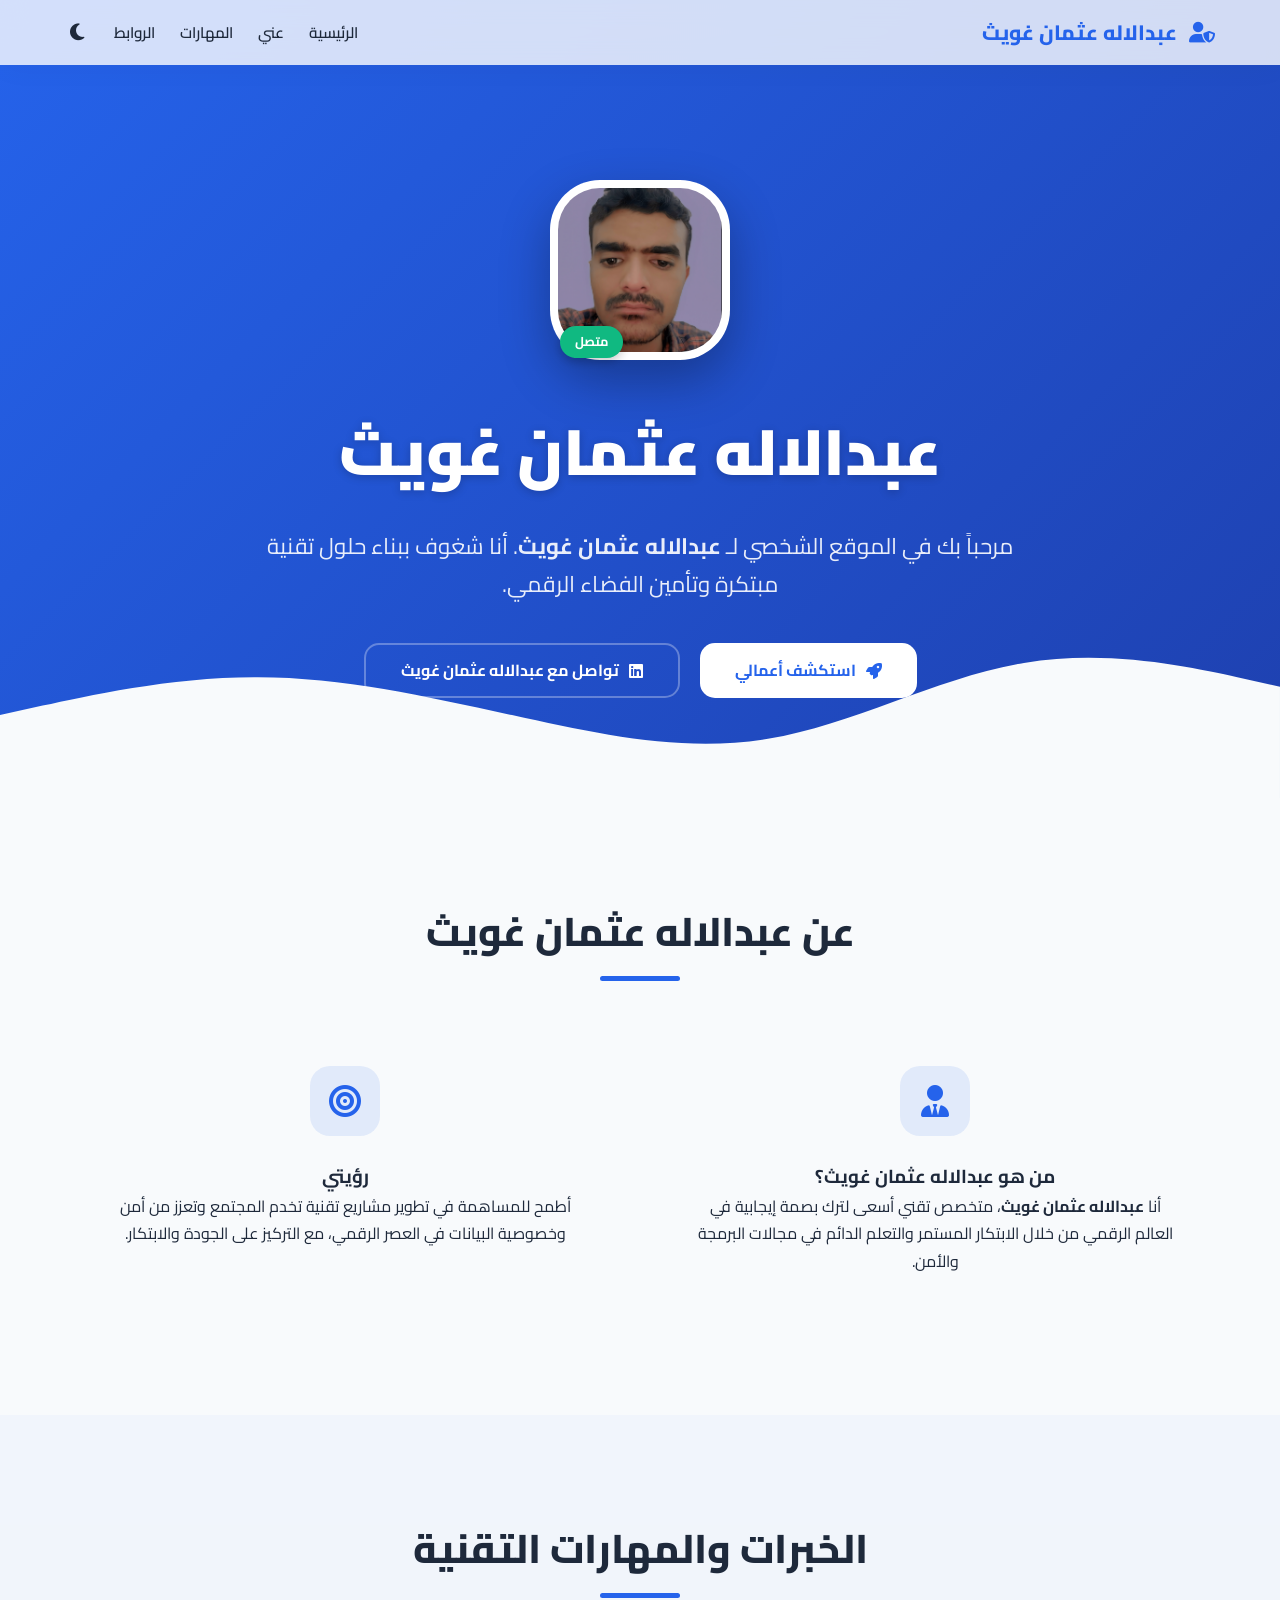
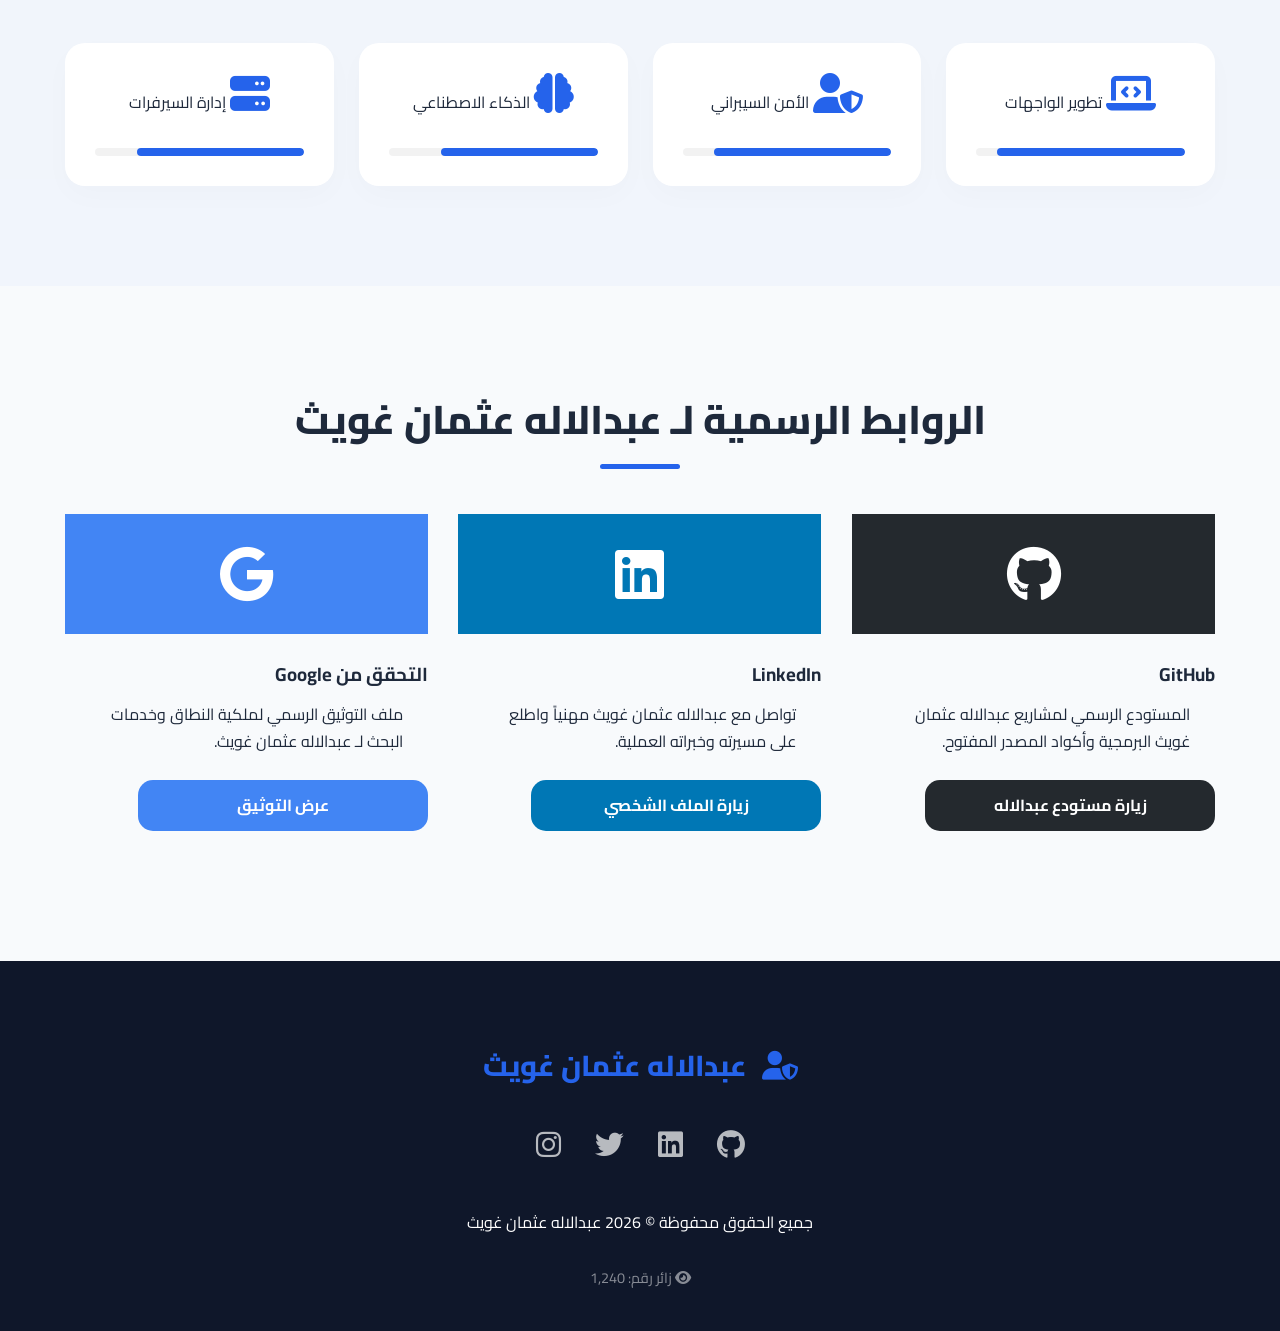
==== index.html @ f5a11635 "إضافة Favicon وتحديث خريطة الموقع لتشمل كافة المشاريع" ====
<!DOCTYPE html>
<html lang="ar" dir="rtl">
<head>
    <meta charset="UTF-8">
    <meta name="viewport" content="width=device-width, initial-scale=1.0">
    
    <!-- SEO المتقدم لتحسين الظهور في نتائج البحث -->
    <title>عبدالاله عثمان غويث | الموقع الشخصي الرسمي | AbdulElah Othman Gwaith</title>
    <meta name="description" content="الموقع الرسمي لـ عبدالاله عثمان غويث. خبير تقني مهتم بتطوير الويب، الأمن السيبراني، والذكاء الاصطناعي. استكشف مشاريع عبدالاله عثمان غويث وروابط التواصل الرسمية.">
    <meta name="keywords" content="عبدالاله عثمان غويث, عبد الإله عثمان غويث, عبدالاله عثمان احمد غويث, AbdulElah Othman Gwaith, مطور ويب, خبير تقني, السعودية, جيثب, تكنولوجيا, لينكد إن">
    <meta name="author" content="عبدالاله عثمان غويث">
    <meta name="robots" content="index, follow">
    
    <!-- Open Graph / Facebook -->
    <meta property="og:type" content="website">
    <meta property="og:url" content="https://abdulelahothmangwaith.github.io/">
    <meta property="og:title" content="عبدالاله عثمان غويث | الموقع الشخصي الرسمي">
    <meta property="og:description" content="المساحة الرقمية الرسمية لـ عبدالاله عثمان غويث. روابط التحقق والملفات الشخصية والمشاريع التقنية.">
    <meta property="og:image" content="https://abdulelahothmangwaith.github.io/profile.png">

    <!-- Twitter -->
    <meta property="twitter:card" content="summary_large_image">
    <meta property="twitter:url" content="https://abdulelahothmangwaith.github.io/">
    <meta property="twitter:title" content="عبدالاله عثمان غويث | الموقع الشخصي الرسمي">
    <meta property="twitter:description" content="استكشف الروابط الرسمية والمشاريع التقنية لـ عبدالاله عثمان غويث.">
    <meta property="twitter:image" content="https://abdulelahothmangwaith.github.io/profile.png">

    <!-- JSON-LD Schema (مهم جداً لجوجل لربط الاسم بالصورة والموقع) -->
    <script type="application/ld+json">
    {
      "@context": "https://schema.org",
      "@type": "Person",
      "name": "عبدالاله عثمان غويث",
      "alternateName": ["AbdulElah Othman Gwaith", "عبد الإله عثمان غويث", "عبدالاله عثمان احمد غويث"],
      "url": "https://abdulelahothmangwaith.github.io/",
      "image": "https://abdulelahothmangwaith.github.io/profile.png",
      "sameAs": [
        "https://github.com/AbdulElahOthmanGwaith",
        "https://www.linkedin.com/in/abdulilah-othman-228948354"
      ],
      "jobTitle": "Technical Enthusiast & Web Developer",
      "description": "عبدالاله عثمان غويث، مهتم بالتقنية وتطوير الويب والأمن السيبراني والذكاء الاصطناعي."
    }
    </script>

    <link rel="icon" type="image/x-icon" href="favicon.ico">
    <link rel="canonical" href="https://abdulelahothmangwaith.github.io/">
    <link rel="stylesheet" href="css/styles.css">
    <link href="https://fonts.googleapis.com/css2?family=Cairo:wght@300;400;500;600;700;800;900&swap" rel="stylesheet">
    <link rel="stylesheet" href="https://cdnjs.cloudflare.com/ajax/libs/font-awesome/6.4.0/css/all.min.css">
    <link rel="stylesheet" href="https://unpkg.com/aos@next/dist/aos.css" />
</head>
<body class="light-theme">
    <header>
        <div class="container">
            <div class="header-content">
                <a href="#" class="logo">
                    <i class="fas fa-user-shield"></i>
                    <span>عبدالاله عثمان غويث</span>
                </a>
                <nav>
                    <ul>
                        <li><a href="#home">الرئيسية</a></li>
                        <li><a href="#about">عني</a></li>
                        <li><a href="#skills">المهارات</a></li>
                        <li><a href="#links">الروابط</a></li>
                        <li><button id="theme-toggle" class="theme-btn"><i class="fas fa-moon"></i></button></li>
                    </ul>
                </nav>
            </div>
        </div>
    </header>

    <section class="hero" id="home">
        <div class="container">
            <div class="hero-content" data-aos="fade-up">
                <div class="profile-wrapper">
                    <img src="profile.png" alt="عبدالاله عثمان غويث - صورة الملف الشخصي الرسمية" class="profile-img">
                    <div class="status-badge">متصل</div>
                </div>
                <h1 class="hero-title">عبدالاله عثمان غويث</h1>
                <p class="hero-description">
                    مرحباً بك في الموقع الشخصي لـ <strong>عبدالاله عثمان غويث</strong>. أنا شغوف ببناء حلول تقنية مبتكرة وتأمين الفضاء الرقمي.
                </p>
                <div class="hero-actions">
                    <a href="#links" class="btn btn-primary">
                        <i class="fas fa-rocket"></i>
                        استكشف أعمالي
                    </a>
                    <a href="https://www.linkedin.com/in/abdulilah-othman-228948354" target="_blank" class="btn btn-outline">
                        <i class="fab fa-linkedin"></i>
                        تواصل مع عبدالاله عثمان غويث
                    </a>
                </div>
            </div>
        </div>
        <div class="wave-container">
            <svg xmlns="http://www.w3.org/2000/svg" viewBox="0 0 1440 320"><path fill="#f8fafc" fill-opacity="1" d="M0,224L48,213.3C96,203,192,181,288,181.3C384,181,480,203,576,224C672,245,768,267,864,250.7C960,235,1056,181,1152,165.3C1248,149,1344,171,1392,181.3L1440,192L1440,320L1392,320C1344,320,1248,320,1152,320C1056,320,960,320,864,320C768,320,672,320,576,320C480,320,384,320,288,320C192,320,96,320,48,320L0,320Z"></path></svg>
        </div>
    </section>

    <section id="about">
        <div class="container">
            <h2 class="section-title" data-aos="fade-up">عن عبدالاله عثمان غويث</h2>
            <div class="about-grid">
                <div class="card about-card" data-aos="fade-right">
                    <div class="icon-box"><i class="fas fa-user-tie"></i></div>
                    <h3>من هو عبدالاله عثمان غويث؟</h3>
                    <p>أنا <strong>عبدالاله عثمان غويث</strong>، متخصص تقني أسعى لترك بصمة إيجابية في العالم الرقمي من خلال الابتكار المستمر والتعلم الدائم في مجالات البرمجة والأمن.</p>
                </div>
                <div class="card about-card" data-aos="fade-left">
                    <div class="icon-box"><i class="fas fa-bullseye"></i></div>
                    <h3>رؤيتي</h3>
                    <p>أطمح للمساهمة في تطوير مشاريع تقنية تخدم المجتمع وتعزز من أمن وخصوصية البيانات في العصر الرقمي، مع التركيز على الجودة والابتكار.</p>
                </div>
            </div>
        </div>
    </section>

    <section id="skills" class="alt-bg">
        <div class="container">
            <h2 class="section-title" data-aos="fade-up">الخبرات والمهارات التقنية</h2>
            <div class="skills-grid">
                <div class="skill-item" data-aos="zoom-in" data-aos-delay="100">
                    <i class="fas fa-laptop-code"></i>
                    <span>تطوير الواجهات</span>
                    <div class="progress-bar"><div class="progress" style="width: 90%"></div></div>
                </div>
                <div class="skill-item" data-aos="zoom-in" data-aos-delay="200">
                    <i class="fas fa-user-shield"></i>
                    <span>الأمن السيبراني</span>
                    <div class="progress-bar"><div class="progress" style="width: 85%"></div></div>
                </div>
                <div class="skill-item" data-aos="zoom-in" data-aos-delay="300">
                    <i class="fas fa-brain"></i>
                    <span>الذكاء الاصطناعي</span>
                    <div class="progress-bar"><div class="progress" style="width: 75%"></div></div>
                </div>
                <div class="skill-item" data-aos="zoom-in" data-aos-delay="400">
                    <i class="fas fa-server"></i>
                    <span>إدارة السيرفرات</span>
                    <div class="progress-bar"><div class="progress" style="width: 80%"></div></div>
                </div>
            </div>
        </div>
    </section>

    <section id="links">
        <div class="container">
            <h2 class="section-title" data-aos="fade-up">الروابط الرسمية لـ عبدالاله عثمان غويث</h2>
            <div class="grid">
                <div class="card link-card" data-aos="flip-left">
                    <div class="card-header github">
                        <i class="fab fa-github"></i>
                    </div>
                    <h3>GitHub</h3>
                    <p>المستودع الرسمي لمشاريع عبدالاله عثمان غويث البرمجية وأكواد المصدر المفتوح.</p>
                    <a href="https://github.com/AbdulElahOthmanGwaith" target="_blank" class="btn btn-dark">زيارة مستودع عبدالاله</a>
                </div>
                <div class="card link-card" data-aos="flip-up">
                    <div class="card-header linkedin-card">
                        <i class="fab fa-linkedin"></i>
                    </div>
                    <h3>LinkedIn</h3>
                    <p>تواصل مع عبدالاله عثمان غويث مهنياً واطلع على مسيرته وخبراته العملية.</p>
                    <a href="https://www.linkedin.com/in/abdulilah-othman-228948354" target="_blank" class="btn btn-linkedin">زيارة الملف الشخصي</a>
                </div>
                <div class="card link-card" data-aos="flip-right">
                    <div class="card-header google">
                        <i class="fab fa-google"></i>
                    </div>
                    <h3>التحقق من Google</h3>
                    <p>ملف التوثيق الرسمي لملكية النطاق وخدمات البحث لـ عبدالاله عثمان غويث.</p>
                    <a href="google3c147320b7d46152.html" class="btn btn-blue">عرض التوثيق</a>
                </div>
            </div>
        </div>
    </section>

    <footer>
        <div class="container">
            <div class="footer-content">
                <div class="footer-logo">
                    <i class="fas fa-user-shield"></i>
                    <span>عبدالاله عثمان غويث</span>
                </div>
                <div class="footer-socials">
                    <a href="https://github.com/AbdulElahOthmanGwaith" target="_blank" title="GitHub"><i class="fab fa-github"></i></a>
                    <a href="https://www.linkedin.com/in/abdulilah-othman-228948354" target="_blank" title="LinkedIn"><i class="fab fa-linkedin"></i></a>
                    <a href="#" title="Twitter"><i class="fab fa-twitter"></i></a>
                    <a href="#" title="Instagram"><i class="fab fa-instagram"></i></a>
                </div>
                <p class="copyright">جميع الحقوق محفوظة &copy; 2026 عبدالاله عثمان غويث</p>
                <div class="visitor-counter">
                    <i class="fas fa-eye"></i> زائر رقم: <span id="count">1,240</span>
                </div>
            </div>
        </div>
    </footer>

    <script src="https://unpkg.com/aos@next/dist/aos.js"></script>
    <script>
        AOS.init({
            duration: 800,
            once: true
        });

        // ميزة الوضع الليلي
        const themeToggle = document.getElementById('theme-toggle');
        const body = document.body;
        const icon = themeToggle.querySelector('i');

        themeToggle.addEventListener('click', () => {
            body.classList.toggle('dark-theme');
            if (body.classList.contains('dark-theme')) {
                icon.classList.replace('fa-moon', 'fa-sun');
                localStorage.setItem('theme', 'dark');
            } else {
                icon.classList.replace('fa-sun', 'fa-moon');
                localStorage.setItem('theme', 'light');
            }
        });

        // حفظ التفضيلات
        if (localStorage.getItem('theme') === 'dark') {
            body.classList.add('dark-theme');
            icon.classList.replace('fa-moon', 'fa-sun');
        }
    </script>
</body>
</html>
---- css/styles.css ----
/* Advanced Styles for AbdulElah Othman Gwaith */
:root {
    --primary: #2563eb;
    --primary-dark: #1e40af;
    --accent: #10b981;
    --bg: #f8fafc;
    --card: #ffffff;
    --text: #1e293b;
    --text-light: #64748b;
    --header-bg: rgba(255, 255, 255, 0.8);
    --transition: all 0.4s cubic-bezier(0.4, 0, 0.2, 1);
}

.dark-theme {
    --bg: #0f172a;
    --card: #1e293b;
    --text: #f1f5f9;
    --text-light: #94a3b8;
    --header-bg: rgba(15, 23, 42, 0.8);
}

* {
    box-sizing: border-box;
    margin: 0;
    padding: 0;
}

body {
    font-family: 'Cairo', sans-serif;
    background-color: var(--bg);
    color: var(--text);
    line-height: 1.7;
    transition: var(--transition);
    overflow-x: hidden;
}

.container {
    max-width: 1200px;
    margin: 0 auto;
    padding: 0 25px;
}

/* Header */
header {
    position: fixed;
    top: 0;
    width: 100%;
    background: var(--header-bg);
    backdrop-filter: blur(12px);
    z-index: 1000;
    padding: 15px 0;
    box-shadow: 0 4px 30px rgba(0,0,0,0.03);
}

.header-content {
    display: flex;
    justify-content: space-between;
    align-items: center;
}

.logo {
    display: flex;
    align-items: center;
    gap: 12px;
    text-decoration: none;
    color: var(--primary);
    font-weight: 800;
    font-size: 1.3rem;
}

nav ul {
    display: flex;
    list-style: none;
    align-items: center;
    gap: 25px;
}

nav a {
    text-decoration: none;
    color: var(--text);
    font-weight: 600;
    font-size: 0.95rem;
    transition: var(--transition);
}

nav a:hover {
    color: var(--primary);
}

.theme-btn {
    background: none;
    border: none;
    color: var(--text);
    cursor: pointer;
    font-size: 1.2rem;
    padding: 5px;
    transition: var(--transition);
}

/* Hero Section */
.hero {
    padding: 180px 0 100px;
    background: linear-gradient(135deg, var(--primary) 0%, var(--primary-dark) 100%);
    color: white;
    text-align: center;
    position: relative;
}

.profile-wrapper {
    position: relative;
    display: inline-block;
    margin-bottom: 30px;
}

.profile-img {
    width: 180px;
    height: 180px;
    border-radius: 50px;
    border: 8px solid rgba(255,255,255,0.15);
    object-fit: cover;
    background: white;
    box-shadow: 0 20px 50px rgba(0,0,0,0.3);
}

.status-badge {
    position: absolute;
    bottom: 10px;
    left: 10px;
    background: var(--accent);
    padding: 5px 15px;
    border-radius: 20px;
    font-size: 0.8rem;
    font-weight: bold;
    box-shadow: 0 4px 10px rgba(0,0,0,0.2);
}

.hero-title {
    font-size: 4rem;
    font-weight: 900;
    margin-bottom: 20px;
    text-shadow: 0 2px 10px rgba(0,0,0,0.2);
}

.hero-description {
    font-size: 1.4rem;
    max-width: 800px;
    margin: 0 auto 40px;
    opacity: 0.9;
}

.hero-actions {
    display: flex;
    justify-content: center;
    gap: 20px;
}

.btn {
    padding: 12px 35px;
    border-radius: 15px;
    text-decoration: none;
    font-weight: 700;
    display: inline-flex;
    align-items: center;
    gap: 10px;
    transition: var(--transition);
}

.btn-primary {
    background: white;
    color: var(--primary);
}

.btn-outline {
    border: 2px solid rgba(255,255,255,0.3);
    color: white;
}

.btn:hover {
    transform: translateY(-5px);
    box-shadow: 0 10px 20px rgba(0,0,0,0.1);
}

/* Wave */
.wave-container {
    position: absolute;
    bottom: -2px;
    left: 0;
    width: 100%;
    line-height: 0;
}

.wave-container svg {
    fill: var(--bg);
    transition: var(--transition);
}

/* Sections */
section {
    padding: 100px 0;
}

.section-title {
    text-align: center;
    font-size: 2.5rem;
    font-weight: 800;
    margin-bottom: 60px;
    position: relative;
}

.section-title::after {
    content: '';
    position: absolute;
    bottom: -15px;
    left: 50%;
    transform: translateX(-50%);
    width: 80px;
    height: 5px;
    background: var(--primary);
    border-radius: 10px;
}

/* About Grid */
.about-grid {
    display: grid;
    grid-template-columns: 1fr 1fr;
    gap: 30px;
}

.about-card {
    padding: 40px;
    text-align: center;
}

.icon-box {
    width: 70px;
    height: 70px;
    background: rgba(37, 99, 235, 0.1);
    color: var(--primary);
    border-radius: 20px;
    display: flex;
    align-items: center;
    justify-content: center;
    font-size: 2rem;
    margin: 0 auto 25px;
}

/* Skills */
.alt-bg {
    background: rgba(37, 99, 235, 0.03);
}

.skills-grid {
    display: grid;
    grid-template-columns: repeat(auto-fit, minmax(250px, 1fr));
    gap: 25px;
}

.skill-item {
    background: var(--card);
    padding: 30px;
    border-radius: 20px;
    box-shadow: 0 10px 30px rgba(0,0,0,0.02);
    text-align: center;
    transition: var(--transition);
}

.skill-item i {
    font-size: 2.5rem;
    color: var(--primary);
    margin-bottom: 20px;
}

.progress-bar {
    height: 8px;
    background: rgba(0,0,0,0.05);
    border-radius: 10px;
    margin-top: 15px;
    overflow: hidden;
}

.progress {
    height: 100%;
    background: var(--primary);
    border-radius: 10px;
}

/* Link Cards */
.grid {
    display: grid;
    grid-template-columns: repeat(auto-fit, minmax(320px, 1fr));
    gap: 30px;
}

.link-card {
    padding: 0;
    overflow: hidden;
}

.card-header {
    height: 120px;
    display: flex;
    align-items: center;
    justify-content: center;
    font-size: 3.5rem;
    color: white;
}

.github { background: #24292e; }
.google { background: #4285f4; }
.contact { background: #ea4335; }

.link-card h3 { margin: 25px 0 10px; }
.link-card p { padding: 0 25px; margin-bottom: 25px; }
.link-card .btn { margin-bottom: 30px; width: 80%; justify-content: center; }

.btn-dark { background: #24292e; color: white; }
.btn-blue { background: #4285f4; color: white; }
.btn-red { background: #ea4335; color: white; }

/* Footer */
footer {
    background: #0f172a;
    color: white;
    padding: 80px 0 40px;
    text-align: center;
}

.footer-logo {
    font-size: 1.8rem;
    font-weight: 800;
    margin-bottom: 30px;
    display: flex;
    align-items: center;
    justify-content: center;
    gap: 15px;
    color: var(--primary);
}

.footer-socials {
    margin-bottom: 40px;
}

.footer-socials a {
    color: white;
    font-size: 1.8rem;
    margin: 0 15px;
    transition: var(--transition);
    opacity: 0.7;
}

.footer-socials a:hover {
    opacity: 1;
    color: var(--primary);
    transform: scale(1.2);
}

.visitor-counter {
    margin-top: 30px;
    font-size: 0.9rem;
    opacity: 0.5;
}

/* Responsive */
@media (max-width: 768px) {
    .hero-title { font-size: 2.8rem; }
    .about-grid { grid-template-columns: 1fr; }
    .header-content { flex-direction: column; gap: 15px; }
    nav ul { gap: 15px; }
}

/* LinkedIn Card Specific Styles */
.linkedin-card { background: #0077b5; }
.btn-linkedin { background: #0077b5; color: white; }
.btn-linkedin:hover { background: #005582; color: white; }
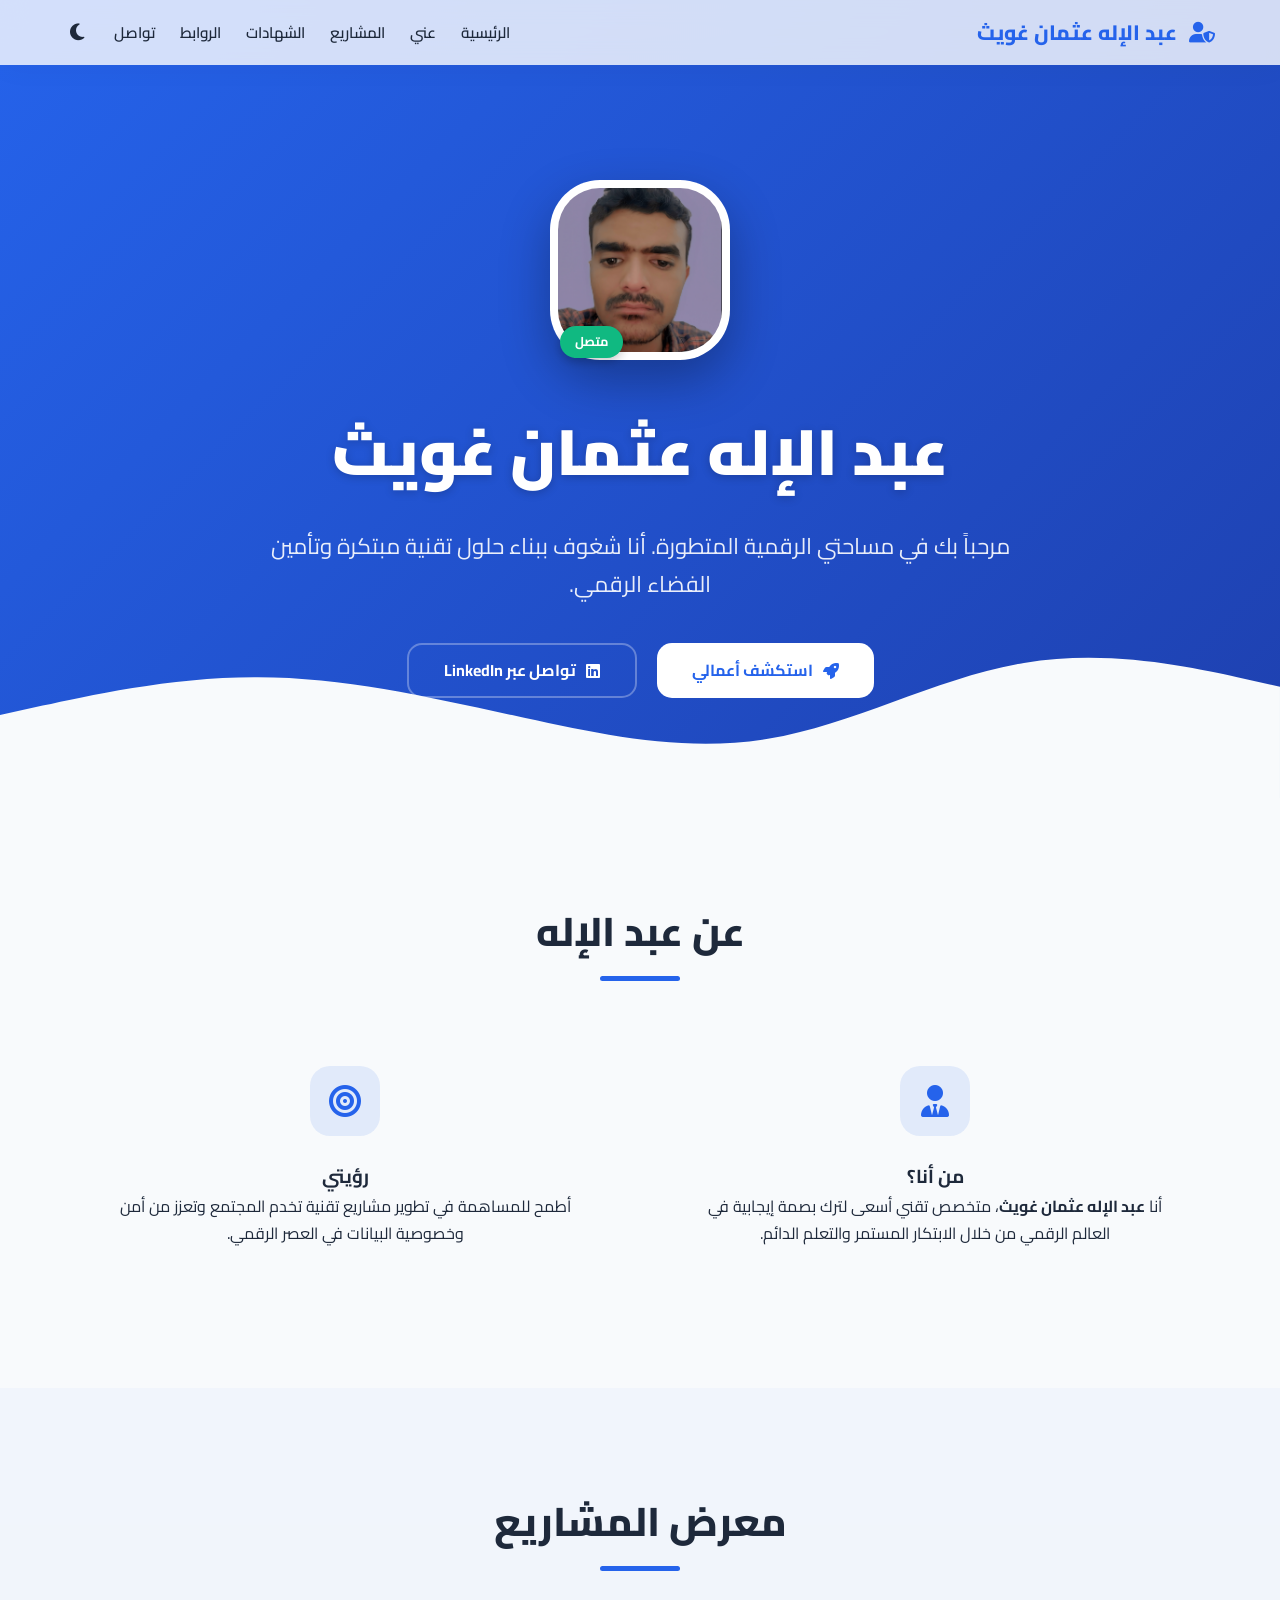
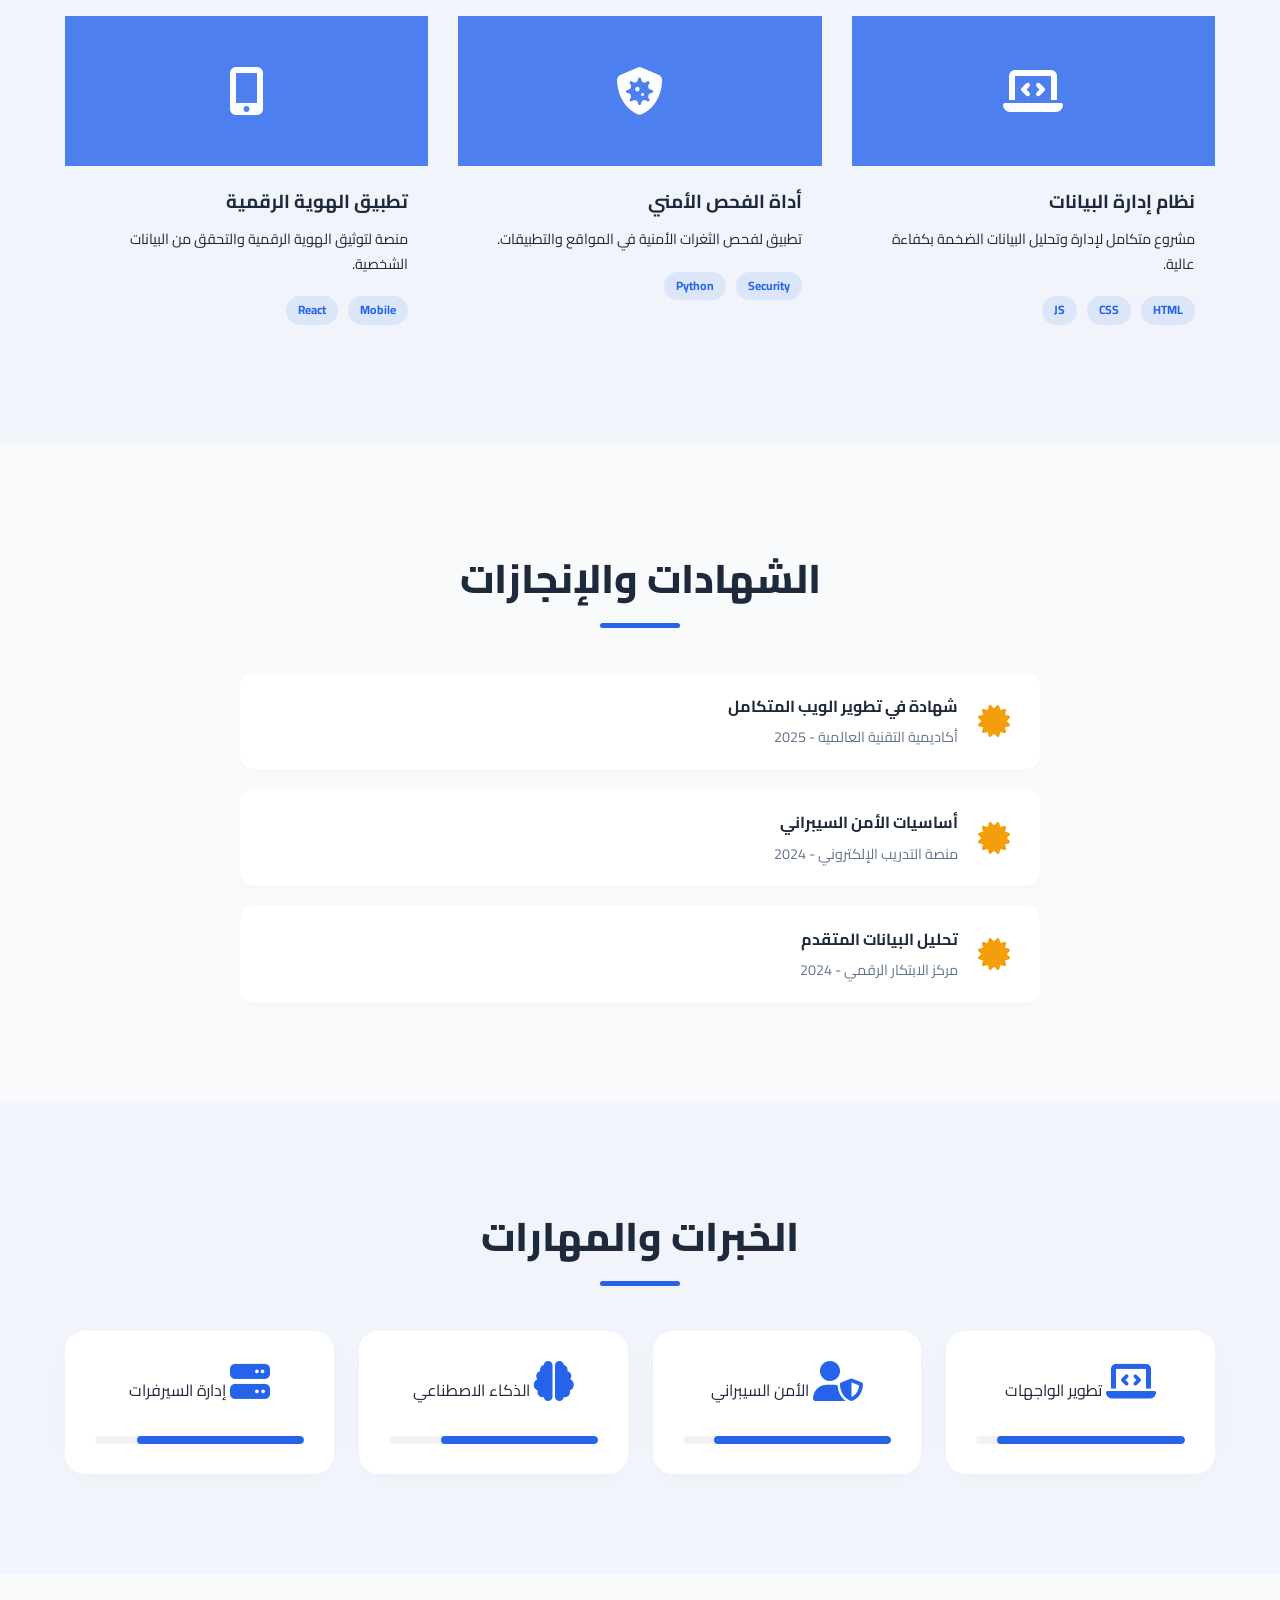
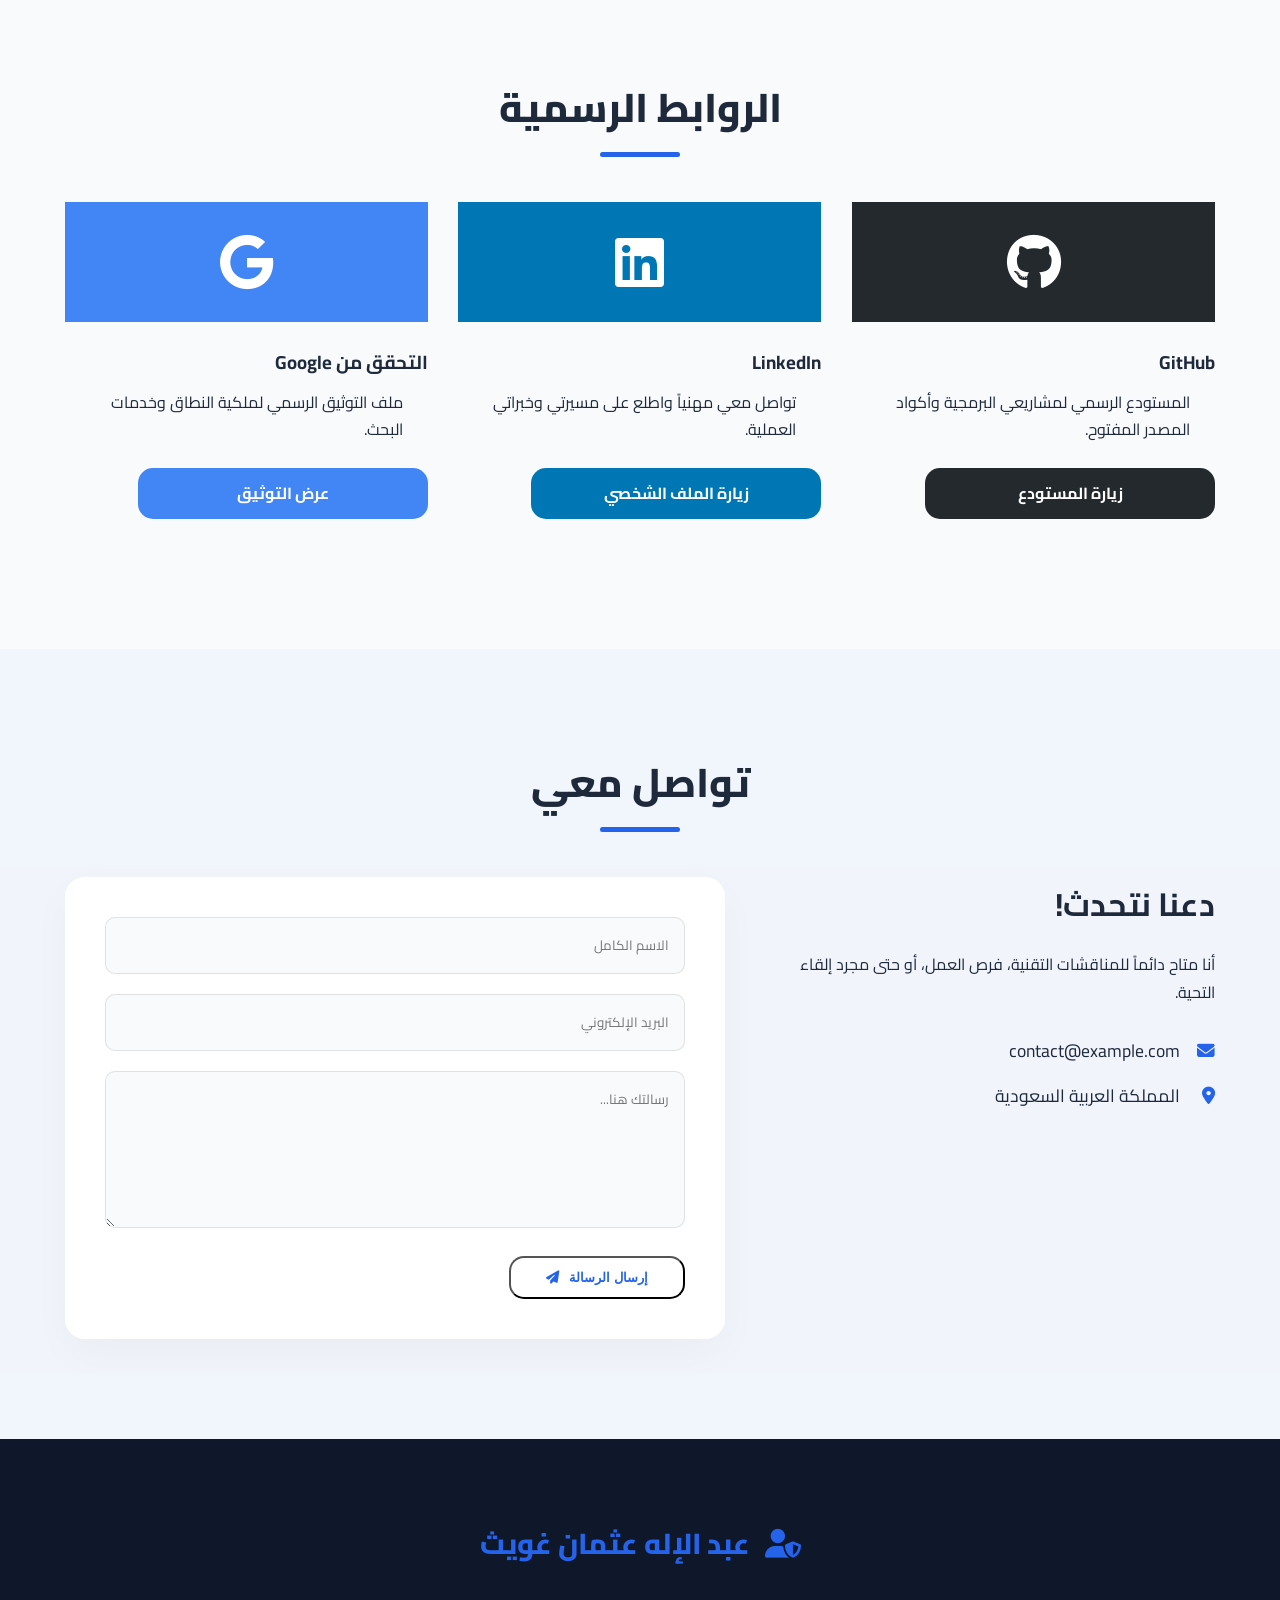
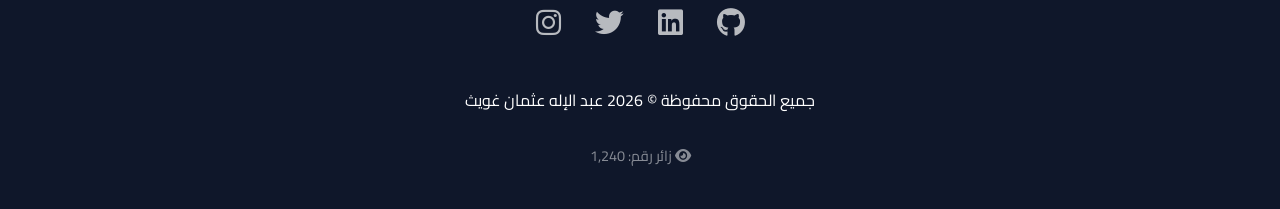
==== commit 7899489b: "Add Projects, Certifications, and Contact sections with UI/UX improvements" ====
--- a/index.html
+++ b/index.html
@@ -4,46 +4,44 @@
     <meta charset="UTF-8">
     <meta name="viewport" content="width=device-width, initial-scale=1.0">
     
-    <!-- SEO المتقدم لتحسين الظهور في نتائج البحث -->
-    <title>عبدالاله عثمان غويث | الموقع الشخصي الرسمي | AbdulElah Othman Gwaith</title>
-    <meta name="description" content="الموقع الرسمي لـ عبدالاله عثمان غويث. خبير تقني مهتم بتطوير الويب، الأمن السيبراني، والذكاء الاصطناعي. استكشف مشاريع عبدالاله عثمان غويث وروابط التواصل الرسمية.">
-    <meta name="keywords" content="عبدالاله عثمان غويث, عبد الإله عثمان غويث, عبدالاله عثمان احمد غويث, AbdulElah Othman Gwaith, مطور ويب, خبير تقني, السعودية, جيثب, تكنولوجيا, لينكد إن">
-    <meta name="author" content="عبدالاله عثمان غويث">
-    <meta name="robots" content="index, follow">
+    <!-- SEO المتقدم -->
+    <title>عبد الإله عثمان غويث | الموقع الشخصي الرسمي</title>
+    <meta name="description" content="الموقع الرسمي لعبد الإله عثمان غويث. خبير تقني مهتم بتطوير الويب، الأمن السيبراني، والذكاء الاصطناعي. استكشف مشاريعي وروابط التواصل الرسمية.">
+    <meta name="keywords" content="عبد الإله عثمان غويث, AbdulElah Othman Gwaith, مطور ويب, خبير تقني, السعودية, جيثب, تكنولوجيا, لينكد إن">
+    <meta name="author" content="عبد الإله عثمان غويث">
     
     <!-- Open Graph / Facebook -->
     <meta property="og:type" content="website">
     <meta property="og:url" content="https://abdulelahothmangwaith.github.io/">
-    <meta property="og:title" content="عبدالاله عثمان غويث | الموقع الشخصي الرسمي">
-    <meta property="og:description" content="المساحة الرقمية الرسمية لـ عبدالاله عثمان غويث. روابط التحقق والملفات الشخصية والمشاريع التقنية.">
+    <meta property="og:title" content="عبد الإله عثمان غويث | الموقع الشخصي الرسمي">
+    <meta property="og:description" content="المساحة الرقمية الرسمية لعبد الإله عثمان غويث. روابط التحقق والملفات الشخصية.">
     <meta property="og:image" content="https://abdulelahothmangwaith.github.io/profile.png">
 
     <!-- Twitter -->
     <meta property="twitter:card" content="summary_large_image">
     <meta property="twitter:url" content="https://abdulelahothmangwaith.github.io/">
-    <meta property="twitter:title" content="عبدالاله عثمان غويث | الموقع الشخصي الرسمي">
-    <meta property="twitter:description" content="استكشف الروابط الرسمية والمشاريع التقنية لـ عبدالاله عثمان غويث.">
+    <meta property="twitter:title" content="عبد الإله عثمان غويث | الموقع الشخصي الرسمي">
+    <meta property="twitter:description" content="استكشف الروابط الرسمية والمشاريع التقنية لعبد الإله عثمان غويث.">
     <meta property="twitter:image" content="https://abdulelahothmangwaith.github.io/profile.png">
 
-    <!-- JSON-LD Schema (مهم جداً لجوجل لربط الاسم بالصورة والموقع) -->
+    <!-- JSON-LD Schema -->
     <script type="application/ld+json">
     {
       "@context": "https://schema.org",
       "@type": "Person",
-      "name": "عبدالاله عثمان غويث",
-      "alternateName": ["AbdulElah Othman Gwaith", "عبد الإله عثمان غويث", "عبدالاله عثمان احمد غويث"],
+      "name": "عبد الإله عثمان غويث",
+      "alternateName": "AbdulElah Othman Gwaith",
       "url": "https://abdulelahothmangwaith.github.io/",
       "image": "https://abdulelahothmangwaith.github.io/profile.png",
       "sameAs": [
         "https://github.com/AbdulElahOthmanGwaith",
         "https://www.linkedin.com/in/abdulilah-othman-228948354"
       ],
-      "jobTitle": "Technical Enthusiast & Web Developer",
-      "description": "عبدالاله عثمان غويث، مهتم بالتقنية وتطوير الويب والأمن السيبراني والذكاء الاصطناعي."
+      "jobTitle": "Technical Enthusiast",
+      "description": "مهتم بالتقنية وتطوير الويب والأمن السيبراني"
     }
     </script>
 
-    <link rel="icon" type="image/x-icon" href="favicon.ico">
     <link rel="canonical" href="https://abdulelahothmangwaith.github.io/">
     <link rel="stylesheet" href="css/styles.css">
     <link href="https://fonts.googleapis.com/css2?family=Cairo:wght@300;400;500;600;700;800;900&swap" rel="stylesheet">
@@ -56,14 +54,16 @@
             <div class="header-content">
                 <a href="#" class="logo">
                     <i class="fas fa-user-shield"></i>
-                    <span>عبدالاله عثمان غويث</span>
+                    <span>عبد الإله عثمان غويث</span>
                 </a>
                 <nav>
                     <ul>
                         <li><a href="#home">الرئيسية</a></li>
                         <li><a href="#about">عني</a></li>
-                        <li><a href="#skills">المهارات</a></li>
+                        <li><a href="#projects">المشاريع</a></li>
+                        <li><a href="#certs">الشهادات</a></li>
                         <li><a href="#links">الروابط</a></li>
+                        <li><a href="#contact">تواصل</a></li>
                         <li><button id="theme-toggle" class="theme-btn"><i class="fas fa-moon"></i></button></li>
                     </ul>
                 </nav>
@@ -75,21 +75,21 @@
         <div class="container">
             <div class="hero-content" data-aos="fade-up">
                 <div class="profile-wrapper">
-                    <img src="profile.png" alt="عبدالاله عثمان غويث - صورة الملف الشخصي الرسمية" class="profile-img">
+                    <img src="profile.png" alt="عبد الإله عثمان غويث" class="profile-img">
                     <div class="status-badge">متصل</div>
                 </div>
-                <h1 class="hero-title">عبدالاله عثمان غويث</h1>
+                <h1 class="hero-title">عبد الإله عثمان غويث</h1>
                 <p class="hero-description">
-                    مرحباً بك في الموقع الشخصي لـ <strong>عبدالاله عثمان غويث</strong>. أنا شغوف ببناء حلول تقنية مبتكرة وتأمين الفضاء الرقمي.
+                    مرحباً بك في مساحتي الرقمية المتطورة. أنا شغوف ببناء حلول تقنية مبتكرة وتأمين الفضاء الرقمي.
                 </p>
                 <div class="hero-actions">
-                    <a href="#links" class="btn btn-primary">
+                    <a href="#projects" class="btn btn-primary">
                         <i class="fas fa-rocket"></i>
                         استكشف أعمالي
                     </a>
                     <a href="https://www.linkedin.com/in/abdulilah-othman-228948354" target="_blank" class="btn btn-outline">
                         <i class="fab fa-linkedin"></i>
-                        تواصل مع عبدالاله عثمان غويث
+                        تواصل عبر LinkedIn
                     </a>
                 </div>
             </div>
@@ -101,17 +101,72 @@
 
     <section id="about">
         <div class="container">
-            <h2 class="section-title" data-aos="fade-up">عن عبدالاله عثمان غويث</h2>
+            <h2 class="section-title" data-aos="fade-up">عن عبد الإله</h2>
             <div class="about-grid">
                 <div class="card about-card" data-aos="fade-right">
                     <div class="icon-box"><i class="fas fa-user-tie"></i></div>
-                    <h3>من هو عبدالاله عثمان غويث؟</h3>
-                    <p>أنا <strong>عبدالاله عثمان غويث</strong>، متخصص تقني أسعى لترك بصمة إيجابية في العالم الرقمي من خلال الابتكار المستمر والتعلم الدائم في مجالات البرمجة والأمن.</p>
+                    <h3>من أنا؟</h3>
+                    <p>أنا <strong>عبد الإله عثمان غويث</strong>، متخصص تقني أسعى لترك بصمة إيجابية في العالم الرقمي من خلال الابتكار المستمر والتعلم الدائم.</p>
                 </div>
                 <div class="card about-card" data-aos="fade-left">
                     <div class="icon-box"><i class="fas fa-bullseye"></i></div>
                     <h3>رؤيتي</h3>
-                    <p>أطمح للمساهمة في تطوير مشاريع تقنية تخدم المجتمع وتعزز من أمن وخصوصية البيانات في العصر الرقمي، مع التركيز على الجودة والابتكار.</p>
+                    <p>أطمح للمساهمة في تطوير مشاريع تقنية تخدم المجتمع وتعزز من أمن وخصوصية البيانات في العصر الرقمي.</p>
+                </div>
+            </div>
+        </div>
+    </section>
+
+    <section id="projects" class="alt-bg">
+        <div class="container">
+            <h2 class="section-title" data-aos="fade-up">معرض المشاريع</h2>
+            <div class="grid">
+                <div class="card project-card" data-aos="fade-up">
+                    <div class="project-img-placeholder"><i class="fas fa-laptop-code"></i></div>
+                    <h3>نظام إدارة البيانات</h3>
+                    <p>مشروع متكامل لإدارة وتحليل البيانات الضخمة بكفاءة عالية.</p>
+                    <div class="tags"><span>HTML</span><span>CSS</span><span>JS</span></div>
+                </div>
+                <div class="card project-card" data-aos="fade-up" data-aos-delay="100">
+                    <div class="project-img-placeholder"><i class="fas fa-shield-virus"></i></div>
+                    <h3>أداة الفحص الأمني</h3>
+                    <p>تطبيق لفحص الثغرات الأمنية في المواقع والتطبيقات.</p>
+                    <div class="tags"><span>Security</span><span>Python</span></div>
+                </div>
+                <div class="card project-card" data-aos="fade-up" data-aos-delay="200">
+                    <div class="project-img-placeholder"><i class="fas fa-mobile-alt"></i></div>
+                    <h3>تطبيق الهوية الرقمية</h3>
+                    <p>منصة لتوثيق الهوية الرقمية والتحقق من البيانات الشخصية.</p>
+                    <div class="tags"><span>Mobile</span><span>React</span></div>
+                </div>
+            </div>
+        </div>
+    </section>
+
+    <section id="certs">
+        <div class="container">
+            <h2 class="section-title" data-aos="fade-up">الشهادات والإنجازات</h2>
+            <div class="certs-list">
+                <div class="cert-item" data-aos="fade-right">
+                    <i class="fas fa-certificate"></i>
+                    <div class="cert-info">
+                        <h4>شهادة في تطوير الويب المتكامل</h4>
+                        <p>أكاديمية التقنية العالمية - 2025</p>
+                    </div>
+                </div>
+                <div class="cert-item" data-aos="fade-right" data-aos-delay="100">
+                    <i class="fas fa-certificate"></i>
+                    <div class="cert-info">
+                        <h4>أساسيات الأمن السيبراني</h4>
+                        <p>منصة التدريب الإلكتروني - 2024</p>
+                    </div>
+                </div>
+                <div class="cert-item" data-aos="fade-right" data-aos-delay="200">
+                    <i class="fas fa-certificate"></i>
+                    <div class="cert-info">
+                        <h4>تحليل البيانات المتقدم</h4>
+                        <p>مركز الابتكار الرقمي - 2024</p>
+                    </div>
                 </div>
             </div>
         </div>
@@ -119,7 +174,7 @@
 
     <section id="skills" class="alt-bg">
         <div class="container">
-            <h2 class="section-title" data-aos="fade-up">الخبرات والمهارات التقنية</h2>
+            <h2 class="section-title" data-aos="fade-up">الخبرات والمهارات</h2>
             <div class="skills-grid">
                 <div class="skill-item" data-aos="zoom-in" data-aos-delay="100">
                     <i class="fas fa-laptop-code"></i>
@@ -147,22 +202,22 @@
 
     <section id="links">
         <div class="container">
-            <h2 class="section-title" data-aos="fade-up">الروابط الرسمية لـ عبدالاله عثمان غويث</h2>
+            <h2 class="section-title" data-aos="fade-up">الروابط الرسمية</h2>
             <div class="grid">
                 <div class="card link-card" data-aos="flip-left">
                     <div class="card-header github">
                         <i class="fab fa-github"></i>
                     </div>
                     <h3>GitHub</h3>
-                    <p>المستودع الرسمي لمشاريع عبدالاله عثمان غويث البرمجية وأكواد المصدر المفتوح.</p>
-                    <a href="https://github.com/AbdulElahOthmanGwaith" target="_blank" class="btn btn-dark">زيارة مستودع عبدالاله</a>
+                    <p>المستودع الرسمي لمشاريعي البرمجية وأكواد المصدر المفتوح.</p>
+                    <a href="https://github.com/AbdulElahOthmanGwaith" target="_blank" class="btn btn-dark">زيارة المستودع</a>
                 </div>
                 <div class="card link-card" data-aos="flip-up">
                     <div class="card-header linkedin-card">
                         <i class="fab fa-linkedin"></i>
                     </div>
                     <h3>LinkedIn</h3>
-                    <p>تواصل مع عبدالاله عثمان غويث مهنياً واطلع على مسيرته وخبراته العملية.</p>
+                    <p>تواصل معي مهنياً واطلع على مسيرتي وخبراتي العملية.</p>
                     <a href="https://www.linkedin.com/in/abdulilah-othman-228948354" target="_blank" class="btn btn-linkedin">زيارة الملف الشخصي</a>
                 </div>
                 <div class="card link-card" data-aos="flip-right">
@@ -170,9 +225,31 @@
                         <i class="fab fa-google"></i>
                     </div>
                     <h3>التحقق من Google</h3>
-                    <p>ملف التوثيق الرسمي لملكية النطاق وخدمات البحث لـ عبدالاله عثمان غويث.</p>
+                    <p>ملف التوثيق الرسمي لملكية النطاق وخدمات البحث.</p>
                     <a href="google3c147320b7d46152.html" class="btn btn-blue">عرض التوثيق</a>
                 </div>
+            </div>
+        </div>
+    </section>
+
+    <section id="contact" class="alt-bg">
+        <div class="container">
+            <h2 class="section-title" data-aos="fade-up">تواصل معي</h2>
+            <div class="contact-wrapper">
+                <div class="contact-info" data-aos="fade-right">
+                    <h3>دعنا نتحدث!</h3>
+                    <p>أنا متاح دائماً للمناقشات التقنية، فرص العمل، أو حتى مجرد إلقاء التحية.</p>
+                    <div class="contact-details">
+                        <div class="detail-item"><i class="fas fa-envelope"></i> <span>contact@example.com</span></div>
+                        <div class="detail-item"><i class="fas fa-map-marker-alt"></i> <span>المملكة العربية السعودية</span></div>
+                    </div>
+                </div>
+                <form class="contact-form" data-aos="fade-left">
+                    <div class="form-group"><input type="text" placeholder="الاسم الكامل" required></div>
+                    <div class="form-group"><input type="email" placeholder="البريد الإلكتروني" required></div>
+                    <div class="form-group"><textarea placeholder="رسالتك هنا..." rows="5" required></textarea></div>
+                    <button type="submit" class="btn btn-primary">إرسال الرسالة <i class="fas fa-paper-plane"></i></button>
+                </form>
             </div>
         </div>
     </section>
@@ -182,7 +259,7 @@
             <div class="footer-content">
                 <div class="footer-logo">
                     <i class="fas fa-user-shield"></i>
-                    <span>عبدالاله عثمان غويث</span>
+                    <span>عبد الإله عثمان غويث</span>
                 </div>
                 <div class="footer-socials">
                     <a href="https://github.com/AbdulElahOthmanGwaith" target="_blank" title="GitHub"><i class="fab fa-github"></i></a>
@@ -190,7 +267,7 @@
                     <a href="#" title="Twitter"><i class="fab fa-twitter"></i></a>
                     <a href="#" title="Instagram"><i class="fab fa-instagram"></i></a>
                 </div>
-                <p class="copyright">جميع الحقوق محفوظة &copy; 2026 عبدالاله عثمان غويث</p>
+                <p class="copyright">جميع الحقوق محفوظة &copy; 2026 عبد الإله عثمان غويث</p>
                 <div class="visitor-counter">
                     <i class="fas fa-eye"></i> زائر رقم: <span id="count">1,240</span>
                 </div>
--- a/css/styles.css
+++ b/css/styles.css
@@ -372,3 +372,126 @@
 .linkedin-card { background: #0077b5; }
 .btn-linkedin { background: #0077b5; color: white; }
 .btn-linkedin:hover { background: #005582; color: white; }
+
+/* Project Cards */
+.project-card {
+    text-align: right;
+    padding: 0;
+    overflow: hidden;
+}
+
+.project-img-placeholder {
+    height: 150px;
+    background: var(--primary);
+    display: flex;
+    align-items: center;
+    justify-content: center;
+    font-size: 3rem;
+    color: white;
+    opacity: 0.8;
+}
+
+.project-card h3 { padding: 20px 20px 10px; }
+.project-card p { padding: 0 20px 20px; font-size: 0.9rem; }
+
+.tags {
+    padding: 0 20px 20px;
+    display: flex;
+    gap: 10px;
+    flex-wrap: wrap;
+}
+
+.tags span {
+    background: rgba(37, 99, 235, 0.1);
+    color: var(--primary);
+    padding: 4px 12px;
+    border-radius: 20px;
+    font-size: 0.75rem;
+    font-weight: bold;
+}
+
+/* Certifications */
+.certs-list {
+    display: flex;
+    flex-direction: column;
+    gap: 20px;
+    max-width: 800px;
+    margin: 0 auto;
+}
+
+.cert-item {
+    background: var(--card);
+    padding: 20px 30px;
+    border-radius: 15px;
+    display: flex;
+    align-items: center;
+    gap: 20px;
+    box-shadow: 0 5px 15px rgba(0,0,0,0.02);
+    transition: var(--transition);
+}
+
+.cert-item:hover {
+    transform: translateX(-10px);
+    box-shadow: 0 10px 25px rgba(0,0,0,0.05);
+}
+
+.cert-item i {
+    font-size: 2rem;
+    color: #f59e0b;
+}
+
+.cert-info h4 { margin-bottom: 5px; }
+.cert-info p { color: var(--text-light); font-size: 0.9rem; }
+
+/* Contact Section */
+.contact-wrapper {
+    display: grid;
+    grid-template-columns: 1fr 1.5fr;
+    gap: 50px;
+    align-items: start;
+}
+
+.contact-info h3 { font-size: 2rem; margin-bottom: 20px; }
+.contact-details { margin-top: 30px; }
+.detail-item {
+    display: flex;
+    align-items: center;
+    gap: 15px;
+    margin-bottom: 15px;
+    font-size: 1.1rem;
+}
+
+.detail-item i { color: var(--primary); width: 20px; }
+
+.contact-form {
+    background: var(--card);
+    padding: 40px;
+    border-radius: 20px;
+    box-shadow: 0 15px 40px rgba(0,0,0,0.03);
+}
+
+.form-group { margin-bottom: 20px; }
+.form-group input, .form-group textarea {
+    width: 100%;
+    padding: 15px;
+    border: 1px solid rgba(0,0,0,0.1);
+    border-radius: 10px;
+    background: var(--bg);
+    color: var(--text);
+    font-family: inherit;
+    transition: var(--transition);
+}
+
+.form-group input:focus, .form-group textarea:focus {
+    outline: none;
+    border-color: var(--primary);
+    box-shadow: 0 0 0 3px rgba(37, 99, 235, 0.1);
+}
+
+.dark-theme .form-group input, .dark-theme .form-group textarea {
+    border-color: rgba(255,255,255,0.1);
+}
+
+@media (max-width: 768px) {
+    .contact-wrapper { grid-template-columns: 1fr; }
+}
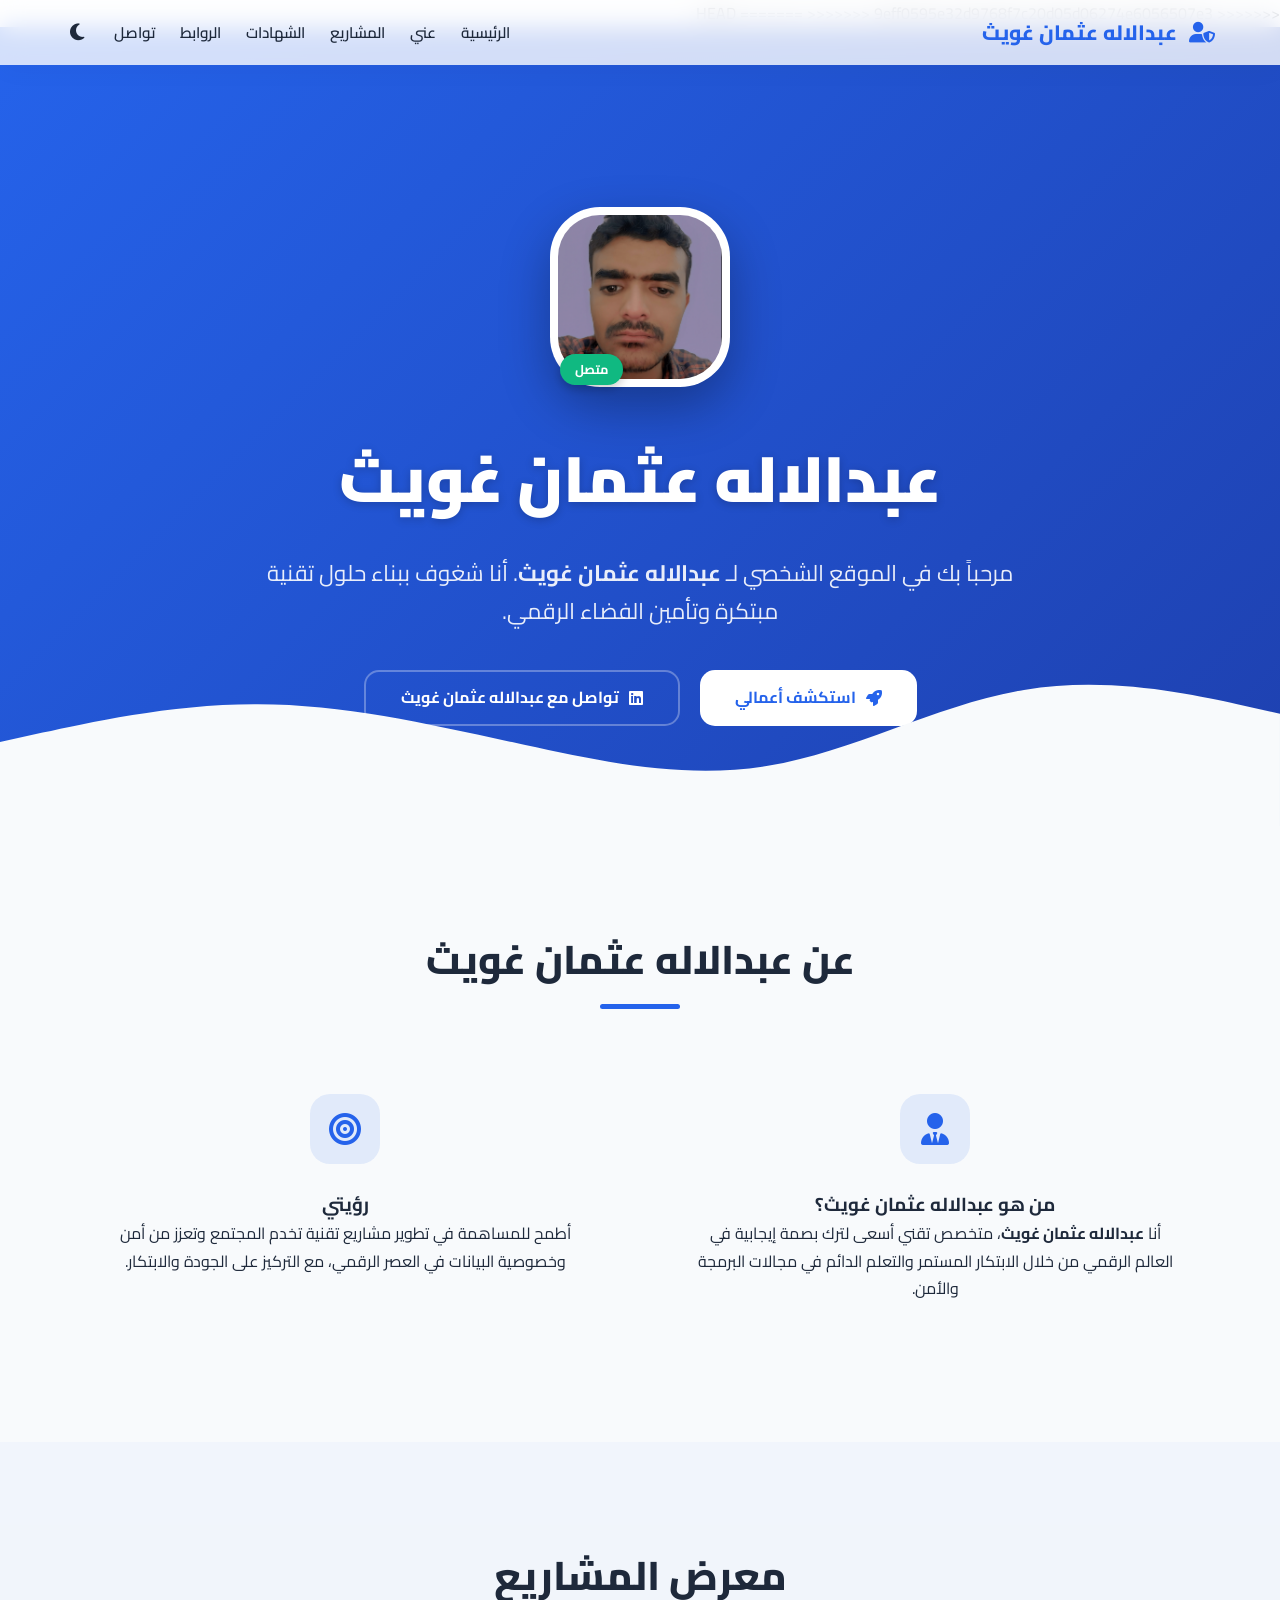
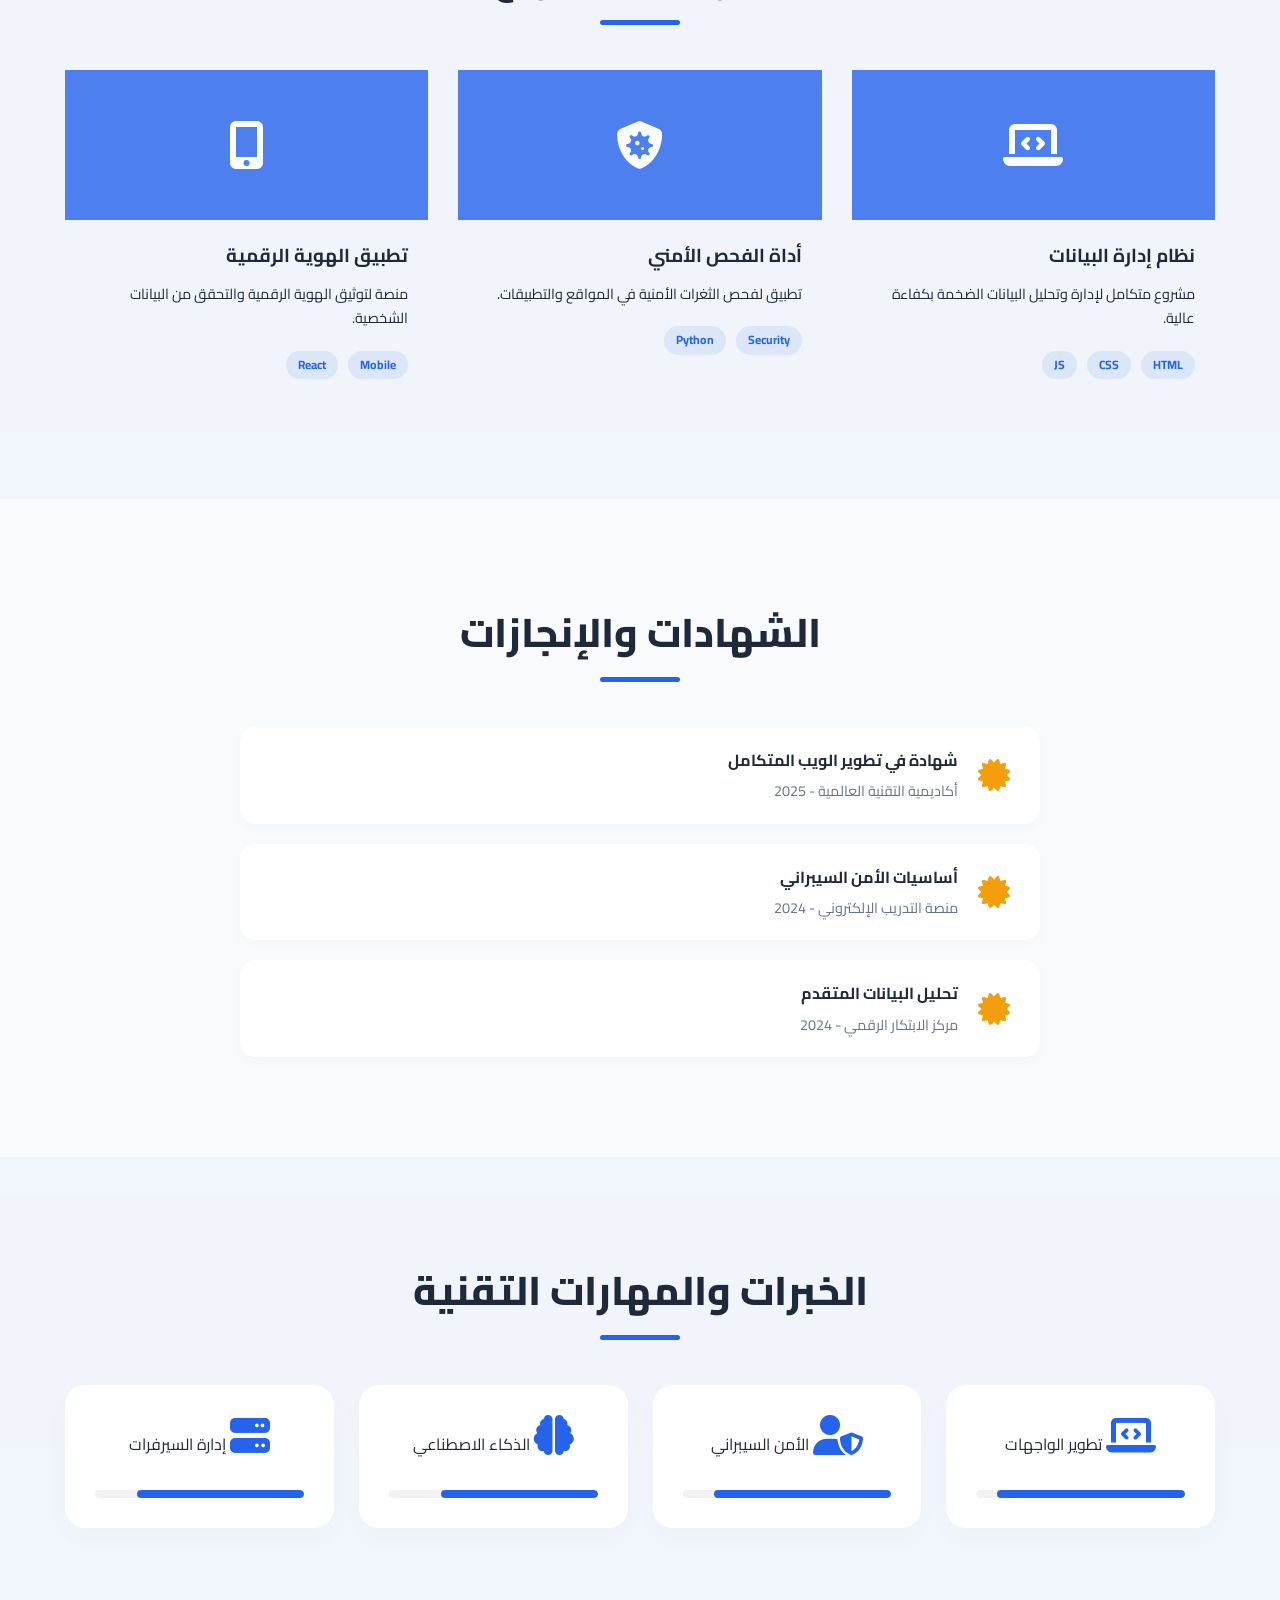
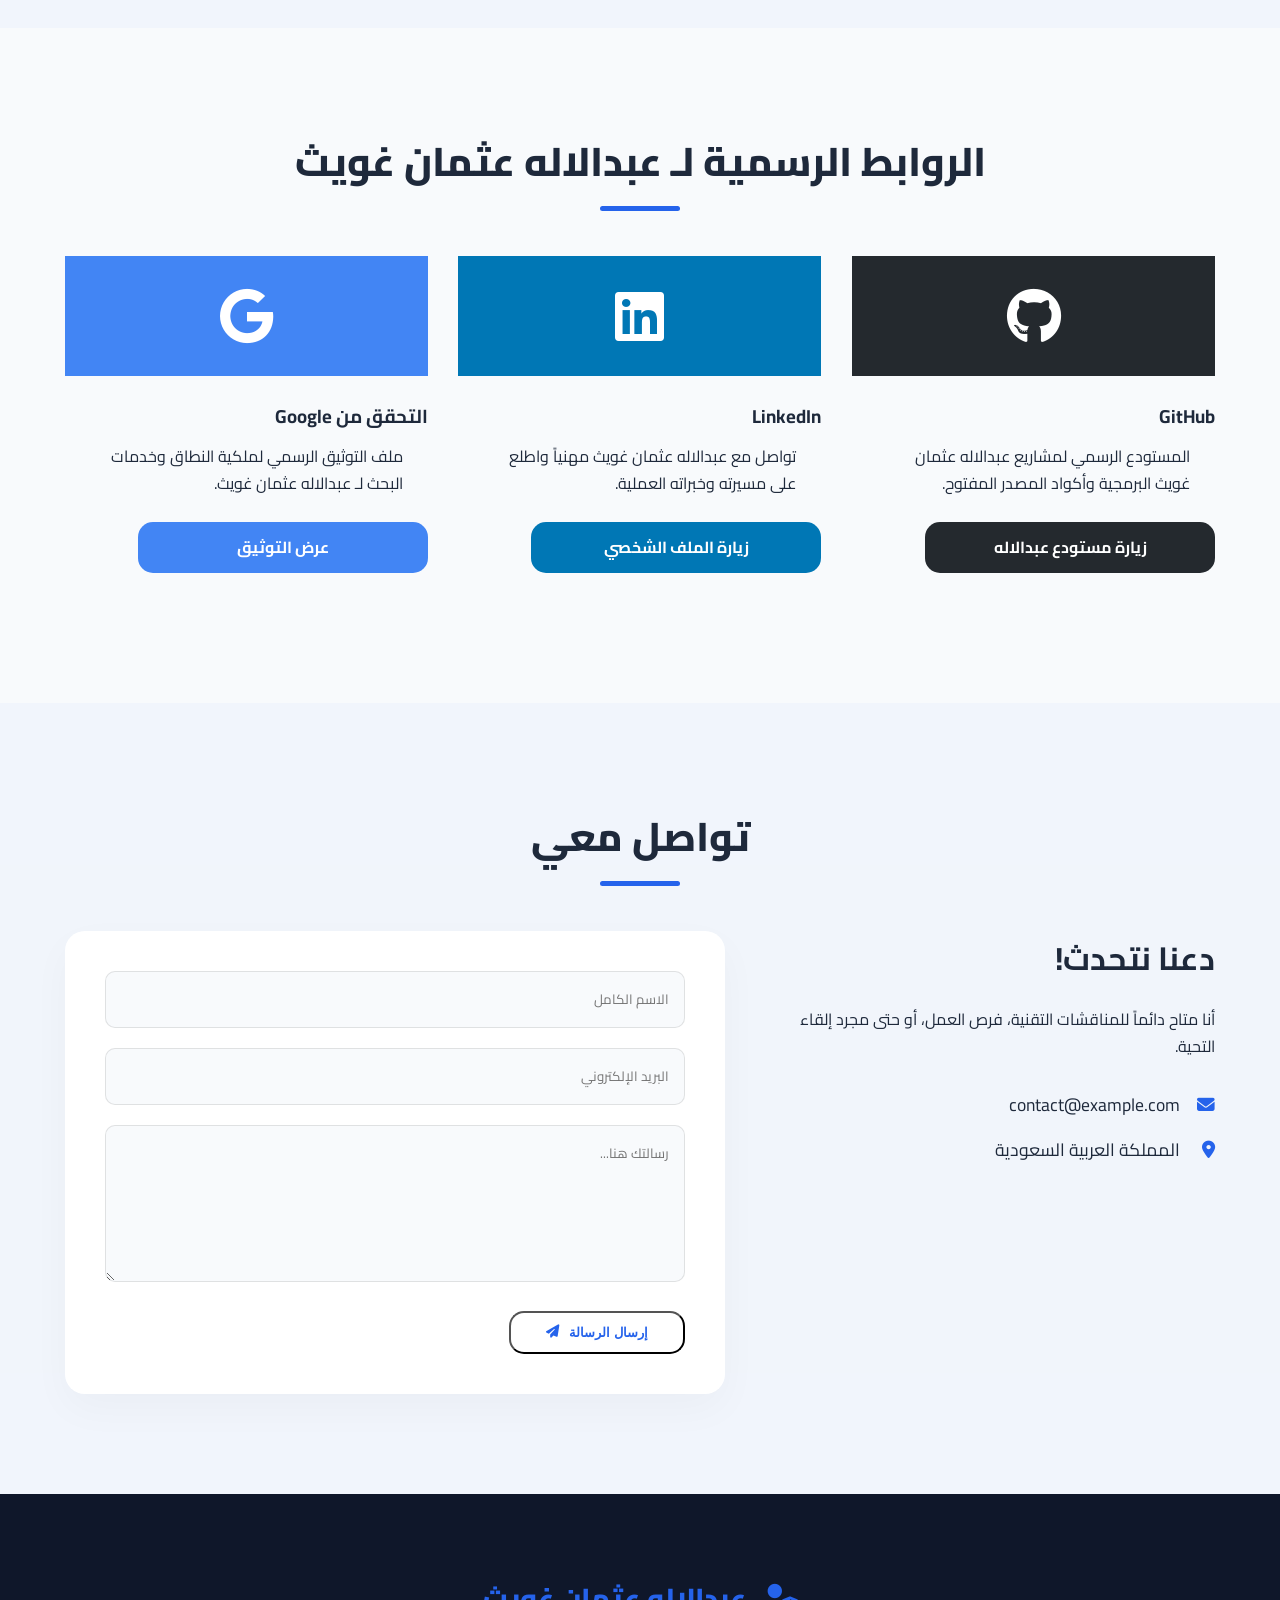
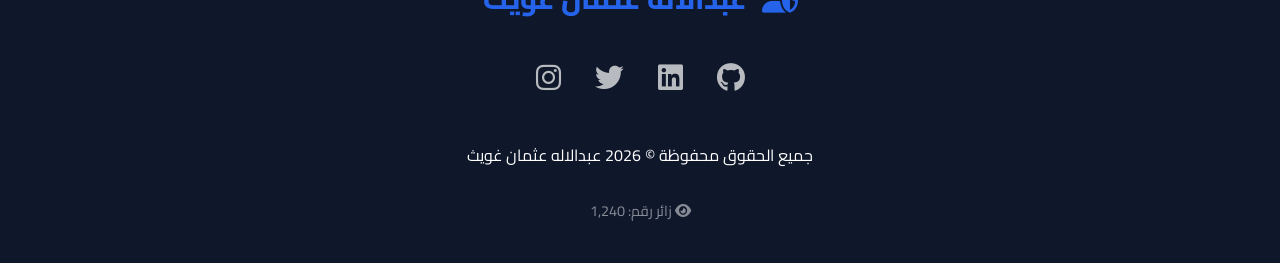
==== commit 39c755e3: "Merge and update: Comprehensive site enhancements" ====
--- a/index.html
+++ b/index.html
@@ -4,44 +4,50 @@
     <meta charset="UTF-8">
     <meta name="viewport" content="width=device-width, initial-scale=1.0">
     
-    <!-- SEO المتقدم -->
-    <title>عبد الإله عثمان غويث | الموقع الشخصي الرسمي</title>
-    <meta name="description" content="الموقع الرسمي لعبد الإله عثمان غويث. خبير تقني مهتم بتطوير الويب، الأمن السيبراني، والذكاء الاصطناعي. استكشف مشاريعي وروابط التواصل الرسمية.">
-    <meta name="keywords" content="عبد الإله عثمان غويث, AbdulElah Othman Gwaith, مطور ويب, خبير تقني, السعودية, جيثب, تكنولوجيا, لينكد إن">
-    <meta name="author" content="عبد الإله عثمان غويث">
+    <!-- SEO المتقدم لتحسين الظهور في نتائج البحث -->
+    <title>عبدالاله عثمان غويث | الموقع الشخصي الرسمي | AbdulElah Othman Gwaith</title>
+    <meta name="description" content="الموقع الرسمي لـ عبدالاله عثمان غويث. خبير تقني مهتم بتطوير الويب، الأمن السيبراني، والذكاء الاصطناعي. استكشف مشاريع عبدالاله عثمان غويث وروابط التواصل الرسمية.">
+    <meta name="keywords" content="عبدالاله عثمان غويث, عبد الإله عثمان غويث, عبدالاله عثمان احمد غويث, AbdulElah Othman Gwaith, مطور ويب, خبير تقني, السعودية, جيثب, تكنولوجيا, لينكد إن">
+    <meta name="author" content="عبدالاله عثمان غويث">
+    <meta name="robots" content="index, follow">
     
     <!-- Open Graph / Facebook -->
     <meta property="og:type" content="website">
     <meta property="og:url" content="https://abdulelahothmangwaith.github.io/">
-    <meta property="og:title" content="عبد الإله عثمان غويث | الموقع الشخصي الرسمي">
-    <meta property="og:description" content="المساحة الرقمية الرسمية لعبد الإله عثمان غويث. روابط التحقق والملفات الشخصية.">
+    <meta property="og:title" content="عبدالاله عثمان غويث | الموقع الشخصي الرسمي">
+    <meta property="og:description" content="المساحة الرقمية الرسمية لـ عبدالاله عثمان غويث. روابط التحقق والملفات الشخصية والمشاريع التقنية.">
     <meta property="og:image" content="https://abdulelahothmangwaith.github.io/profile.png">
 
     <!-- Twitter -->
     <meta property="twitter:card" content="summary_large_image">
     <meta property="twitter:url" content="https://abdulelahothmangwaith.github.io/">
-    <meta property="twitter:title" content="عبد الإله عثمان غويث | الموقع الشخصي الرسمي">
-    <meta property="twitter:description" content="استكشف الروابط الرسمية والمشاريع التقنية لعبد الإله عثمان غويث.">
+    <meta property="twitter:title" content="عبدالاله عثمان غويث | الموقع الشخصي الرسمي">
+    <meta property="twitter:description" content="استكشف الروابط الرسمية والمشاريع التقنية لـ عبدالاله عثمان غويث.">
     <meta property="twitter:image" content="https://abdulelahothmangwaith.github.io/profile.png">
 
+<<<<<<< HEAD
     <!-- JSON-LD Schema -->
+=======
+    <!-- JSON-LD Schema (مهم جداً لجوجل لربط الاسم بالصورة والموقع) -->
+>>>>>>> 9eff0595e32d9768f7c20d05d06274e6056507e3
     <script type="application/ld+json">
     {
       "@context": "https://schema.org",
       "@type": "Person",
-      "name": "عبد الإله عثمان غويث",
-      "alternateName": "AbdulElah Othman Gwaith",
+      "name": "عبدالاله عثمان غويث",
+      "alternateName": ["AbdulElah Othman Gwaith", "عبد الإله عثمان غويث", "عبدالاله عثمان احمد غويث"],
       "url": "https://abdulelahothmangwaith.github.io/",
       "image": "https://abdulelahothmangwaith.github.io/profile.png",
       "sameAs": [
         "https://github.com/AbdulElahOthmanGwaith",
         "https://www.linkedin.com/in/abdulilah-othman-228948354"
       ],
-      "jobTitle": "Technical Enthusiast",
-      "description": "مهتم بالتقنية وتطوير الويب والأمن السيبراني"
+      "jobTitle": "Technical Enthusiast & Web Developer",
+      "description": "عبدالاله عثمان غويث، مهتم بالتقنية وتطوير الويب والأمن السيبراني والذكاء الاصطناعي."
     }
     </script>
 
+    <link rel="icon" type="image/x-icon" href="favicon.ico">
     <link rel="canonical" href="https://abdulelahothmangwaith.github.io/">
     <link rel="stylesheet" href="css/styles.css">
     <link href="https://fonts.googleapis.com/css2?family=Cairo:wght@300;400;500;600;700;800;900&swap" rel="stylesheet">
@@ -54,7 +60,7 @@
             <div class="header-content">
                 <a href="#" class="logo">
                     <i class="fas fa-user-shield"></i>
-                    <span>عبد الإله عثمان غويث</span>
+                    <span>عبدالاله عثمان غويث</span>
                 </a>
                 <nav>
                     <ul>
@@ -75,12 +81,12 @@
         <div class="container">
             <div class="hero-content" data-aos="fade-up">
                 <div class="profile-wrapper">
-                    <img src="profile.png" alt="عبد الإله عثمان غويث" class="profile-img">
+                    <img src="profile.png" alt="عبدالاله عثمان غويث - صورة الملف الشخصي الرسمية" class="profile-img">
                     <div class="status-badge">متصل</div>
                 </div>
-                <h1 class="hero-title">عبد الإله عثمان غويث</h1>
+                <h1 class="hero-title">عبدالاله عثمان غويث</h1>
                 <p class="hero-description">
-                    مرحباً بك في مساحتي الرقمية المتطورة. أنا شغوف ببناء حلول تقنية مبتكرة وتأمين الفضاء الرقمي.
+                    مرحباً بك في الموقع الشخصي لـ <strong>عبدالاله عثمان غويث</strong>. أنا شغوف ببناء حلول تقنية مبتكرة وتأمين الفضاء الرقمي.
                 </p>
                 <div class="hero-actions">
                     <a href="#projects" class="btn btn-primary">
@@ -89,7 +95,7 @@
                     </a>
                     <a href="https://www.linkedin.com/in/abdulilah-othman-228948354" target="_blank" class="btn btn-outline">
                         <i class="fab fa-linkedin"></i>
-                        تواصل عبر LinkedIn
+                        تواصل مع عبدالاله عثمان غويث
                     </a>
                 </div>
             </div>
@@ -101,17 +107,17 @@
 
     <section id="about">
         <div class="container">
-            <h2 class="section-title" data-aos="fade-up">عن عبد الإله</h2>
+            <h2 class="section-title" data-aos="fade-up">عن عبدالاله عثمان غويث</h2>
             <div class="about-grid">
                 <div class="card about-card" data-aos="fade-right">
                     <div class="icon-box"><i class="fas fa-user-tie"></i></div>
-                    <h3>من أنا؟</h3>
-                    <p>أنا <strong>عبد الإله عثمان غويث</strong>، متخصص تقني أسعى لترك بصمة إيجابية في العالم الرقمي من خلال الابتكار المستمر والتعلم الدائم.</p>
+                    <h3>من هو عبدالاله عثمان غويث؟</h3>
+                    <p>أنا <strong>عبدالاله عثمان غويث</strong>، متخصص تقني أسعى لترك بصمة إيجابية في العالم الرقمي من خلال الابتكار المستمر والتعلم الدائم في مجالات البرمجة والأمن.</p>
                 </div>
                 <div class="card about-card" data-aos="fade-left">
                     <div class="icon-box"><i class="fas fa-bullseye"></i></div>
                     <h3>رؤيتي</h3>
-                    <p>أطمح للمساهمة في تطوير مشاريع تقنية تخدم المجتمع وتعزز من أمن وخصوصية البيانات في العصر الرقمي.</p>
+                    <p>أطمح للمساهمة في تطوير مشاريع تقنية تخدم المجتمع وتعزز من أمن وخصوصية البيانات في العصر الرقمي، مع التركيز على الجودة والابتكار.</p>
                 </div>
             </div>
         </div>
@@ -174,7 +180,7 @@
 
     <section id="skills" class="alt-bg">
         <div class="container">
-            <h2 class="section-title" data-aos="fade-up">الخبرات والمهارات</h2>
+            <h2 class="section-title" data-aos="fade-up">الخبرات والمهارات التقنية</h2>
             <div class="skills-grid">
                 <div class="skill-item" data-aos="zoom-in" data-aos-delay="100">
                     <i class="fas fa-laptop-code"></i>
@@ -202,22 +208,22 @@
 
     <section id="links">
         <div class="container">
-            <h2 class="section-title" data-aos="fade-up">الروابط الرسمية</h2>
+            <h2 class="section-title" data-aos="fade-up">الروابط الرسمية لـ عبدالاله عثمان غويث</h2>
             <div class="grid">
                 <div class="card link-card" data-aos="flip-left">
                     <div class="card-header github">
                         <i class="fab fa-github"></i>
                     </div>
                     <h3>GitHub</h3>
-                    <p>المستودع الرسمي لمشاريعي البرمجية وأكواد المصدر المفتوح.</p>
-                    <a href="https://github.com/AbdulElahOthmanGwaith" target="_blank" class="btn btn-dark">زيارة المستودع</a>
+                    <p>المستودع الرسمي لمشاريع عبدالاله عثمان غويث البرمجية وأكواد المصدر المفتوح.</p>
+                    <a href="https://github.com/AbdulElahOthmanGwaith" target="_blank" class="btn btn-dark">زيارة مستودع عبدالاله</a>
                 </div>
                 <div class="card link-card" data-aos="flip-up">
                     <div class="card-header linkedin-card">
                         <i class="fab fa-linkedin"></i>
                     </div>
                     <h3>LinkedIn</h3>
-                    <p>تواصل معي مهنياً واطلع على مسيرتي وخبراتي العملية.</p>
+                    <p>تواصل مع عبدالاله عثمان غويث مهنياً واطلع على مسيرته وخبراته العملية.</p>
                     <a href="https://www.linkedin.com/in/abdulilah-othman-228948354" target="_blank" class="btn btn-linkedin">زيارة الملف الشخصي</a>
                 </div>
                 <div class="card link-card" data-aos="flip-right">
@@ -225,7 +231,7 @@
                         <i class="fab fa-google"></i>
                     </div>
                     <h3>التحقق من Google</h3>
-                    <p>ملف التوثيق الرسمي لملكية النطاق وخدمات البحث.</p>
+                    <p>ملف التوثيق الرسمي لملكية النطاق وخدمات البحث لـ عبدالاله عثمان غويث.</p>
                     <a href="google3c147320b7d46152.html" class="btn btn-blue">عرض التوثيق</a>
                 </div>
             </div>
@@ -259,7 +265,7 @@
             <div class="footer-content">
                 <div class="footer-logo">
                     <i class="fas fa-user-shield"></i>
-                    <span>عبد الإله عثمان غويث</span>
+                    <span>عبدالاله عثمان غويث</span>
                 </div>
                 <div class="footer-socials">
                     <a href="https://github.com/AbdulElahOthmanGwaith" target="_blank" title="GitHub"><i class="fab fa-github"></i></a>
@@ -267,7 +273,7 @@
                     <a href="#" title="Twitter"><i class="fab fa-twitter"></i></a>
                     <a href="#" title="Instagram"><i class="fab fa-instagram"></i></a>
                 </div>
-                <p class="copyright">جميع الحقوق محفوظة &copy; 2026 عبد الإله عثمان غويث</p>
+                <p class="copyright">جميع الحقوق محفوظة &copy; 2026 عبدالاله عثمان غويث</p>
                 <div class="visitor-counter">
                     <i class="fas fa-eye"></i> زائر رقم: <span id="count">1,240</span>
                 </div>
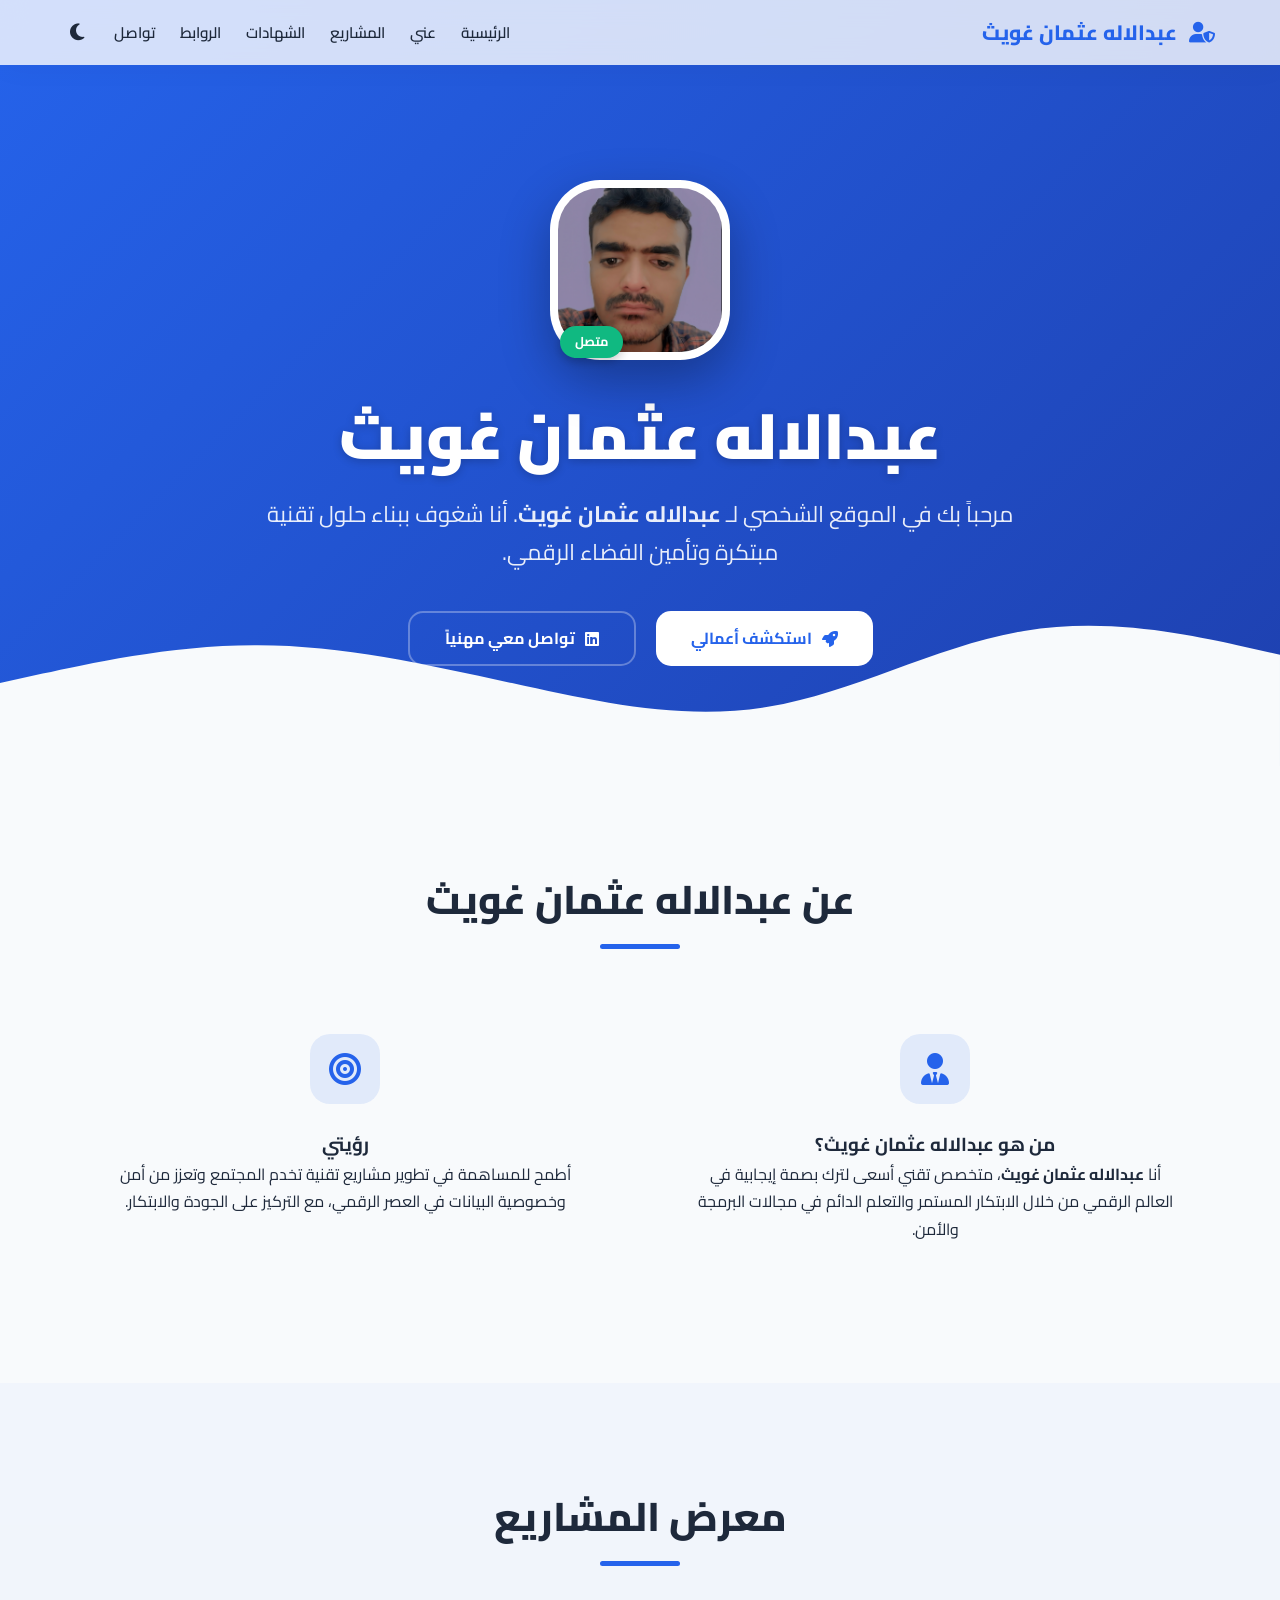
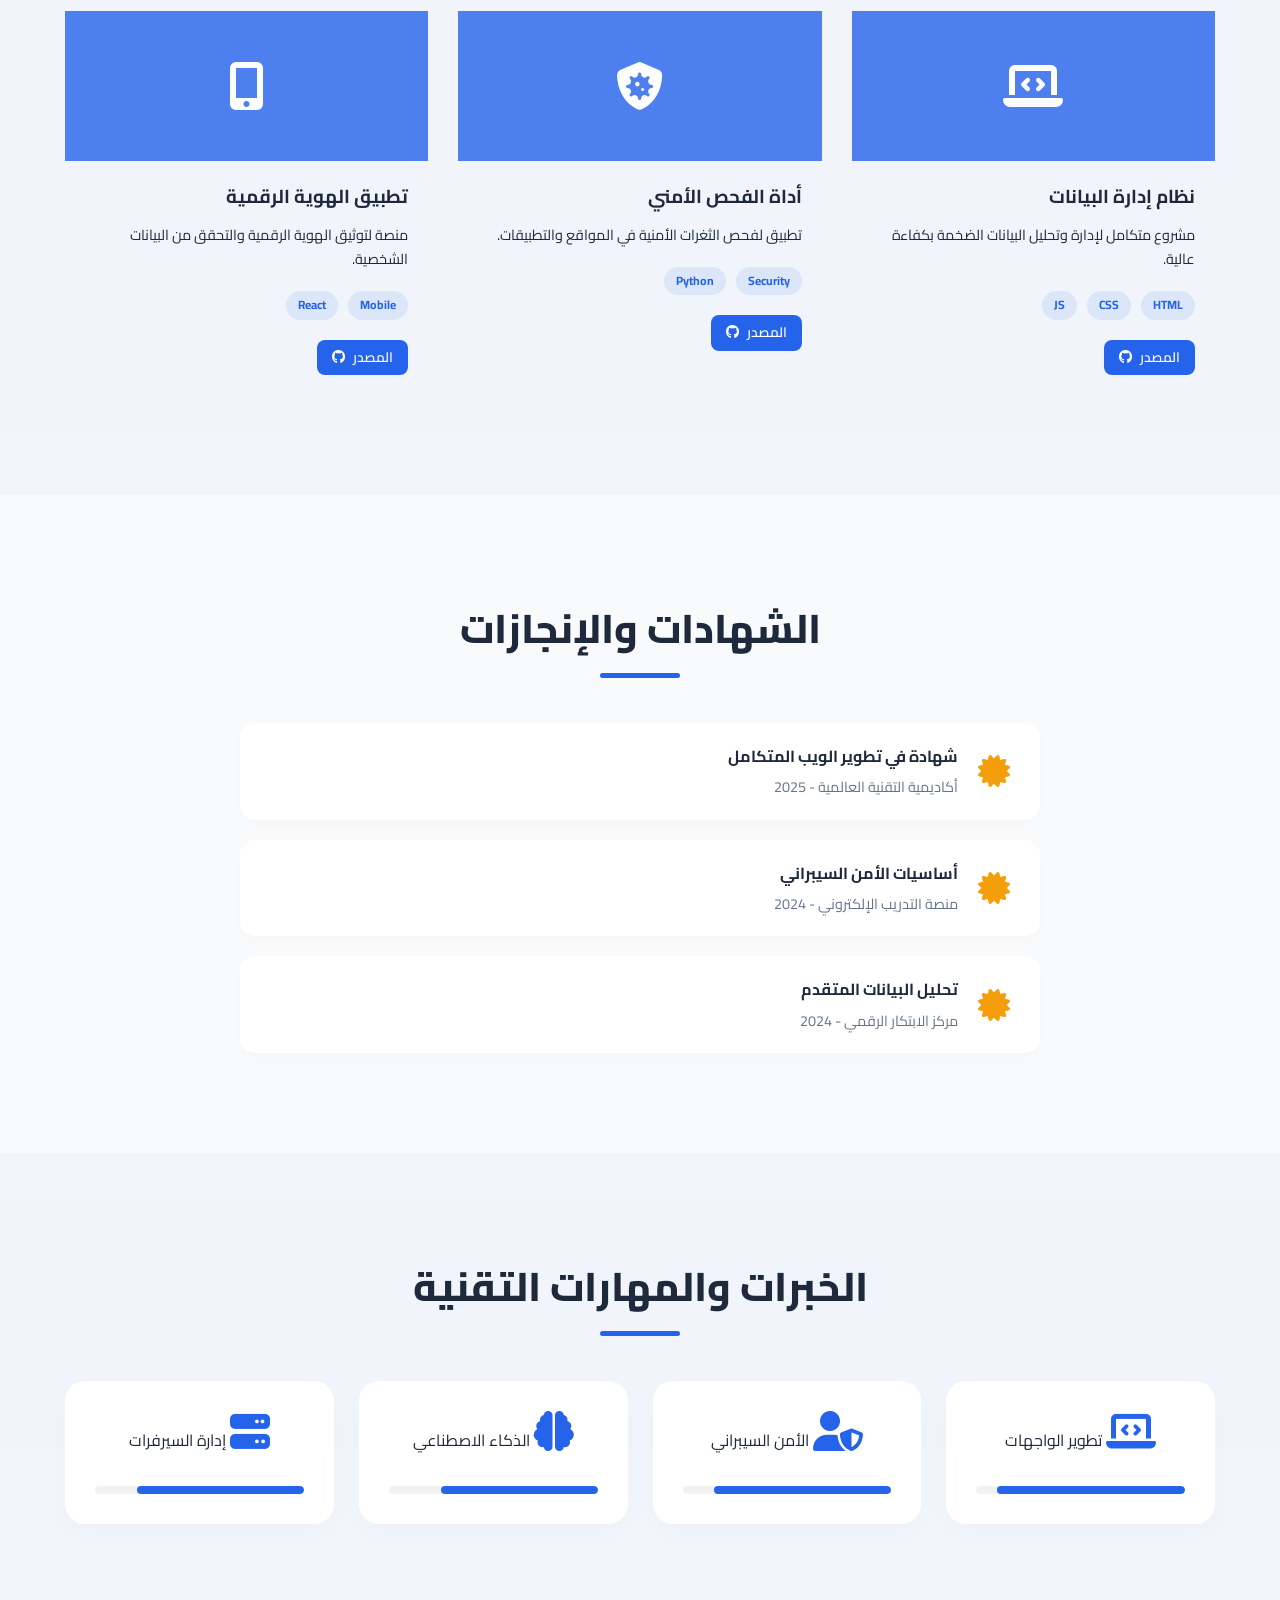
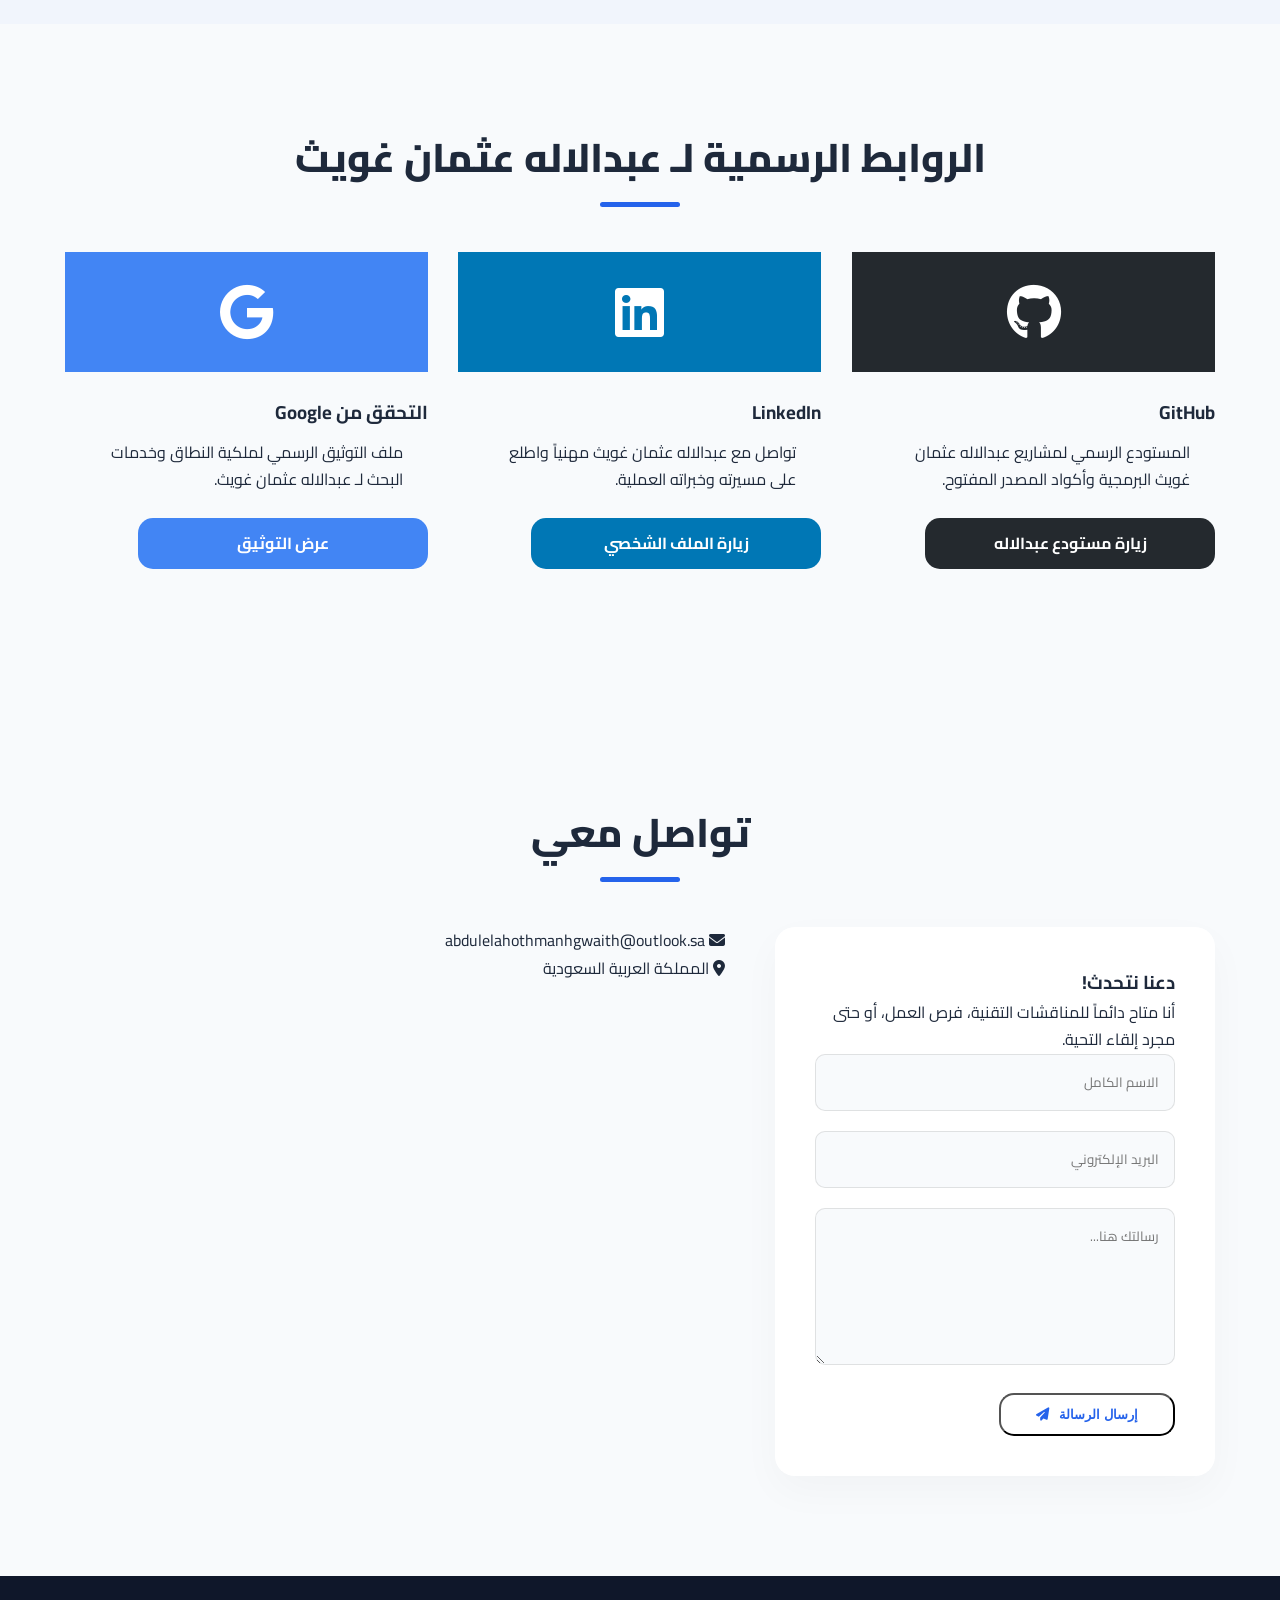
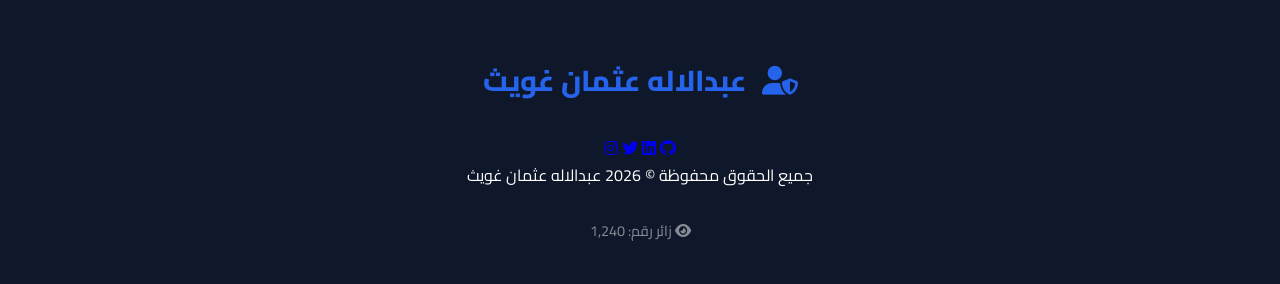
==== commit a133cb20: "Enhance SEO, UX, project links, and update contact email" ====
--- a/index.html
+++ b/index.html
@@ -25,11 +25,7 @@
     <meta property="twitter:description" content="استكشف الروابط الرسمية والمشاريع التقنية لـ عبدالاله عثمان غويث.">
     <meta property="twitter:image" content="https://abdulelahothmangwaith.github.io/profile.png">
 
-<<<<<<< HEAD
-    <!-- JSON-LD Schema -->
-=======
     <!-- JSON-LD Schema (مهم جداً لجوجل لربط الاسم بالصورة والموقع) -->
->>>>>>> 9eff0595e32d9768f7c20d05d06274e6056507e3
     <script type="application/ld+json">
     {
       "@context": "https://schema.org",
@@ -70,7 +66,7 @@
                         <li><a href="#certs">الشهادات</a></li>
                         <li><a href="#links">الروابط</a></li>
                         <li><a href="#contact">تواصل</a></li>
-                        <li><button id="theme-toggle" class="theme-btn"><i class="fas fa-moon"></i></button></li>
+                        <li><button id="theme-toggle" class="theme-btn" title="تغيير المظهر"><i class="fas fa-moon"></i></button></li>
                     </ul>
                 </nav>
             </div>
@@ -81,7 +77,7 @@
         <div class="container">
             <div class="hero-content" data-aos="fade-up">
                 <div class="profile-wrapper">
-                    <img src="profile.png" alt="عبدالاله عثمان غويث - صورة الملف الشخصي الرسمية" class="profile-img">
+                    <img src="profile.png" alt="عبدالاله عثمان غويث - صورة الملف الشخصي الرسمية" class="profile-img" loading="lazy">
                     <div class="status-badge">متصل</div>
                 </div>
                 <h1 class="hero-title">عبدالاله عثمان غويث</h1>
@@ -93,9 +89,9 @@
                         <i class="fas fa-rocket"></i>
                         استكشف أعمالي
                     </a>
-                    <a href="https://www.linkedin.com/in/abdulilah-othman-228948354" target="_blank" class="btn btn-outline">
+                    <a href="https://www.linkedin.com/in/abdulilah-othman-228948354" target="_blank" rel="noopener noreferrer" class="btn btn-outline">
                         <i class="fab fa-linkedin"></i>
-                        تواصل مع عبدالاله عثمان غويث
+                        تواصل معي مهنياً
                     </a>
                 </div>
             </div>
@@ -132,18 +128,27 @@
                     <h3>نظام إدارة البيانات</h3>
                     <p>مشروع متكامل لإدارة وتحليل البيانات الضخمة بكفاءة عالية.</p>
                     <div class="tags"><span>HTML</span><span>CSS</span><span>JS</span></div>
+                    <div class="project-links">
+                        <a href="https://github.com/AbdulElahOthmanGwaith" target="_blank" class="btn-sm">المصدر <i class="fab fa-github"></i></a>
+                    </div>
                 </div>
                 <div class="card project-card" data-aos="fade-up" data-aos-delay="100">
                     <div class="project-img-placeholder"><i class="fas fa-shield-virus"></i></div>
                     <h3>أداة الفحص الأمني</h3>
                     <p>تطبيق لفحص الثغرات الأمنية في المواقع والتطبيقات.</p>
                     <div class="tags"><span>Security</span><span>Python</span></div>
+                    <div class="project-links">
+                        <a href="https://github.com/AbdulElahOthmanGwaith" target="_blank" class="btn-sm">المصدر <i class="fab fa-github"></i></a>
+                    </div>
                 </div>
                 <div class="card project-card" data-aos="fade-up" data-aos-delay="200">
                     <div class="project-img-placeholder"><i class="fas fa-mobile-alt"></i></div>
                     <h3>تطبيق الهوية الرقمية</h3>
                     <p>منصة لتوثيق الهوية الرقمية والتحقق من البيانات الشخصية.</p>
                     <div class="tags"><span>Mobile</span><span>React</span></div>
+                    <div class="project-links">
+                        <a href="https://github.com/AbdulElahOthmanGwaith" target="_blank" class="btn-sm">المصدر <i class="fab fa-github"></i></a>
+                    </div>
                 </div>
             </div>
         </div>
@@ -216,7 +221,7 @@
                     </div>
                     <h3>GitHub</h3>
                     <p>المستودع الرسمي لمشاريع عبدالاله عثمان غويث البرمجية وأكواد المصدر المفتوح.</p>
-                    <a href="https://github.com/AbdulElahOthmanGwaith" target="_blank" class="btn btn-dark">زيارة مستودع عبدالاله</a>
+                    <a href="https://github.com/AbdulElahOthmanGwaith" target="_blank" rel="noopener noreferrer" class="btn btn-dark">زيارة مستودع عبدالاله</a>
                 </div>
                 <div class="card link-card" data-aos="flip-up">
                     <div class="card-header linkedin-card">
@@ -224,38 +229,50 @@
                     </div>
                     <h3>LinkedIn</h3>
                     <p>تواصل مع عبدالاله عثمان غويث مهنياً واطلع على مسيرته وخبراته العملية.</p>
-                    <a href="https://www.linkedin.com/in/abdulilah-othman-228948354" target="_blank" class="btn btn-linkedin">زيارة الملف الشخصي</a>
+                    <a href="https://www.linkedin.com/in/abdulilah-othman-228948354" target="_blank" rel="noopener noreferrer" class="btn btn-linkedin">زيارة الملف الشخصي</a>
                 </div>
                 <div class="card link-card" data-aos="flip-right">
-                    <div class="card-header google">
+                    <div class="card-header google-card">
                         <i class="fab fa-google"></i>
                     </div>
                     <h3>التحقق من Google</h3>
                     <p>ملف التوثيق الرسمي لملكية النطاق وخدمات البحث لـ عبدالاله عثمان غويث.</p>
-                    <a href="google3c147320b7d46152.html" class="btn btn-blue">عرض التوثيق</a>
-                </div>
-            </div>
-        </div>
-    </section>
-
-    <section id="contact" class="alt-bg">
+                    <a href="https://abdulelahothmangwaith.github.io/google3c147320b7d46152.html" target="_blank" rel="noopener noreferrer" class="btn btn-google">عرض التوثيق</a>
+                </div>
+            </div>
+        </div>
+    </section>
+
+    <section id="contact">
         <div class="container">
             <h2 class="section-title" data-aos="fade-up">تواصل معي</h2>
             <div class="contact-wrapper">
-                <div class="contact-info" data-aos="fade-right">
+                <div class="contact-form" data-aos="fade-right">
                     <h3>دعنا نتحدث!</h3>
                     <p>أنا متاح دائماً للمناقشات التقنية، فرص العمل، أو حتى مجرد إلقاء التحية.</p>
-                    <div class="contact-details">
-                        <div class="detail-item"><i class="fas fa-envelope"></i> <span>contact@example.com</span></div>
-                        <div class="detail-item"><i class="fas fa-map-marker-alt"></i> <span>المملكة العربية السعودية</span></div>
-                    </div>
-                </div>
-                <form class="contact-form" data-aos="fade-left">
-                    <div class="form-group"><input type="text" placeholder="الاسم الكامل" required></div>
-                    <div class="form-group"><input type="email" placeholder="البريد الإلكتروني" required></div>
-                    <div class="form-group"><textarea placeholder="رسالتك هنا..." rows="5" required></textarea></div>
-                    <button type="submit" class="btn btn-primary">إرسال الرسالة <i class="fas fa-paper-plane"></i></button>
-                </form>
+                    <form>
+                        <div class="form-group">
+                            <input type="text" placeholder="الاسم الكامل" required>
+                        </div>
+                        <div class="form-group">
+                            <input type="email" placeholder="البريد الإلكتروني" required>
+                        </div>
+                        <div class="form-group">
+                            <textarea placeholder="رسالتك هنا..." rows="5" required></textarea>
+                        </div>
+                        <button type="submit" class="btn btn-primary">إرسال الرسالة <i class="fas fa-paper-plane"></i></button>
+                    </form>
+                </div>
+                <div class="contact-info" data-aos="fade-left">
+                    <div class="info-item">
+                        <i class="fas fa-envelope"></i>
+                        <span>abdulelahothmanhgwaith@outlook.sa</span>
+                    </div>
+                    <div class="info-item">
+                        <i class="fas fa-map-marker-alt"></i>
+                        <span>المملكة العربية السعودية</span>
+                    </div>
+                </div>
             </div>
         </div>
     </section>
@@ -267,15 +284,15 @@
                     <i class="fas fa-user-shield"></i>
                     <span>عبدالاله عثمان غويث</span>
                 </div>
-                <div class="footer-socials">
-                    <a href="https://github.com/AbdulElahOthmanGwaith" target="_blank" title="GitHub"><i class="fab fa-github"></i></a>
-                    <a href="https://www.linkedin.com/in/abdulilah-othman-228948354" target="_blank" title="LinkedIn"><i class="fab fa-linkedin"></i></a>
-                    <a href="#" title="Twitter"><i class="fab fa-twitter"></i></a>
-                    <a href="#" title="Instagram"><i class="fab fa-instagram"></i></a>
+                <div class="social-links">
+                    <a href="https://github.com/AbdulElahOthmanGwaith" target="_blank" rel="noopener noreferrer" title="GitHub"><i class="fab fa-github"></i></a>
+                    <a href="https://www.linkedin.com/in/abdulilah-othman-228948354" target="_blank" rel="noopener noreferrer" title="LinkedIn"><i class="fab fa-linkedin"></i></a>
+                    <a href="#" target="_blank" rel="noopener noreferrer" title="Twitter"><i class="fab fa-twitter"></i></a>
+                    <a href="#" target="_blank" rel="noopener noreferrer" title="Instagram"><i class="fab fa-instagram"></i></a>
                 </div>
                 <p class="copyright">جميع الحقوق محفوظة &copy; 2026 عبدالاله عثمان غويث</p>
                 <div class="visitor-counter">
-                    <i class="fas fa-eye"></i> زائر رقم: <span id="count">1,240</span>
+                    <i class="fas fa-eye"></i> زائر رقم: 1,240
                 </div>
             </div>
         </div>
@@ -288,27 +305,21 @@
             once: true
         });
 
-        // ميزة الوضع الليلي
+        // Theme Toggle Logic
         const themeToggle = document.getElementById('theme-toggle');
         const body = document.body;
         const icon = themeToggle.querySelector('i');
 
         themeToggle.addEventListener('click', () => {
             body.classList.toggle('dark-theme');
+            body.classList.toggle('light-theme');
+            
             if (body.classList.contains('dark-theme')) {
                 icon.classList.replace('fa-moon', 'fa-sun');
-                localStorage.setItem('theme', 'dark');
             } else {
                 icon.classList.replace('fa-sun', 'fa-moon');
-                localStorage.setItem('theme', 'light');
             }
         });
-
-        // حفظ التفضيلات
-        if (localStorage.getItem('theme') === 'dark') {
-            body.classList.add('dark-theme');
-            icon.classList.replace('fa-moon', 'fa-sun');
-        }
     </script>
 </body>
 </html>
--- a/css/styles.css
+++ b/css/styles.css
@@ -495,3 +495,46 @@
 @media (max-width: 768px) {
     .contact-wrapper { grid-template-columns: 1fr; }
 }
+
+/* Project Links Styles */
+.project-links {
+    padding: 0 20px 20px;
+    display: flex;
+    gap: 10px;
+}
+
+.btn-sm {
+    padding: 6px 15px;
+    border-radius: 8px;
+    text-decoration: none;
+    font-size: 0.85rem;
+    font-weight: 600;
+    display: inline-flex;
+    align-items: center;
+    gap: 8px;
+    transition: var(--transition);
+    background: var(--primary);
+    color: white;
+}
+
+.btn-sm:hover {
+    background: var(--primary-dark);
+    transform: translateY(-2px);
+}
+
+.google-card { background: #4285f4; }
+.btn-google { background: #4285f4; color: white; }
+.btn-google:hover { background: #357ae8; color: white; }
+
+/* General UI Fixes */
+.hero-title {
+    line-height: 1.2;
+}
+
+[data-aos] {
+    pointer-events: none;
+}
+
+.aos-animate {
+    pointer-events: auto;
+}
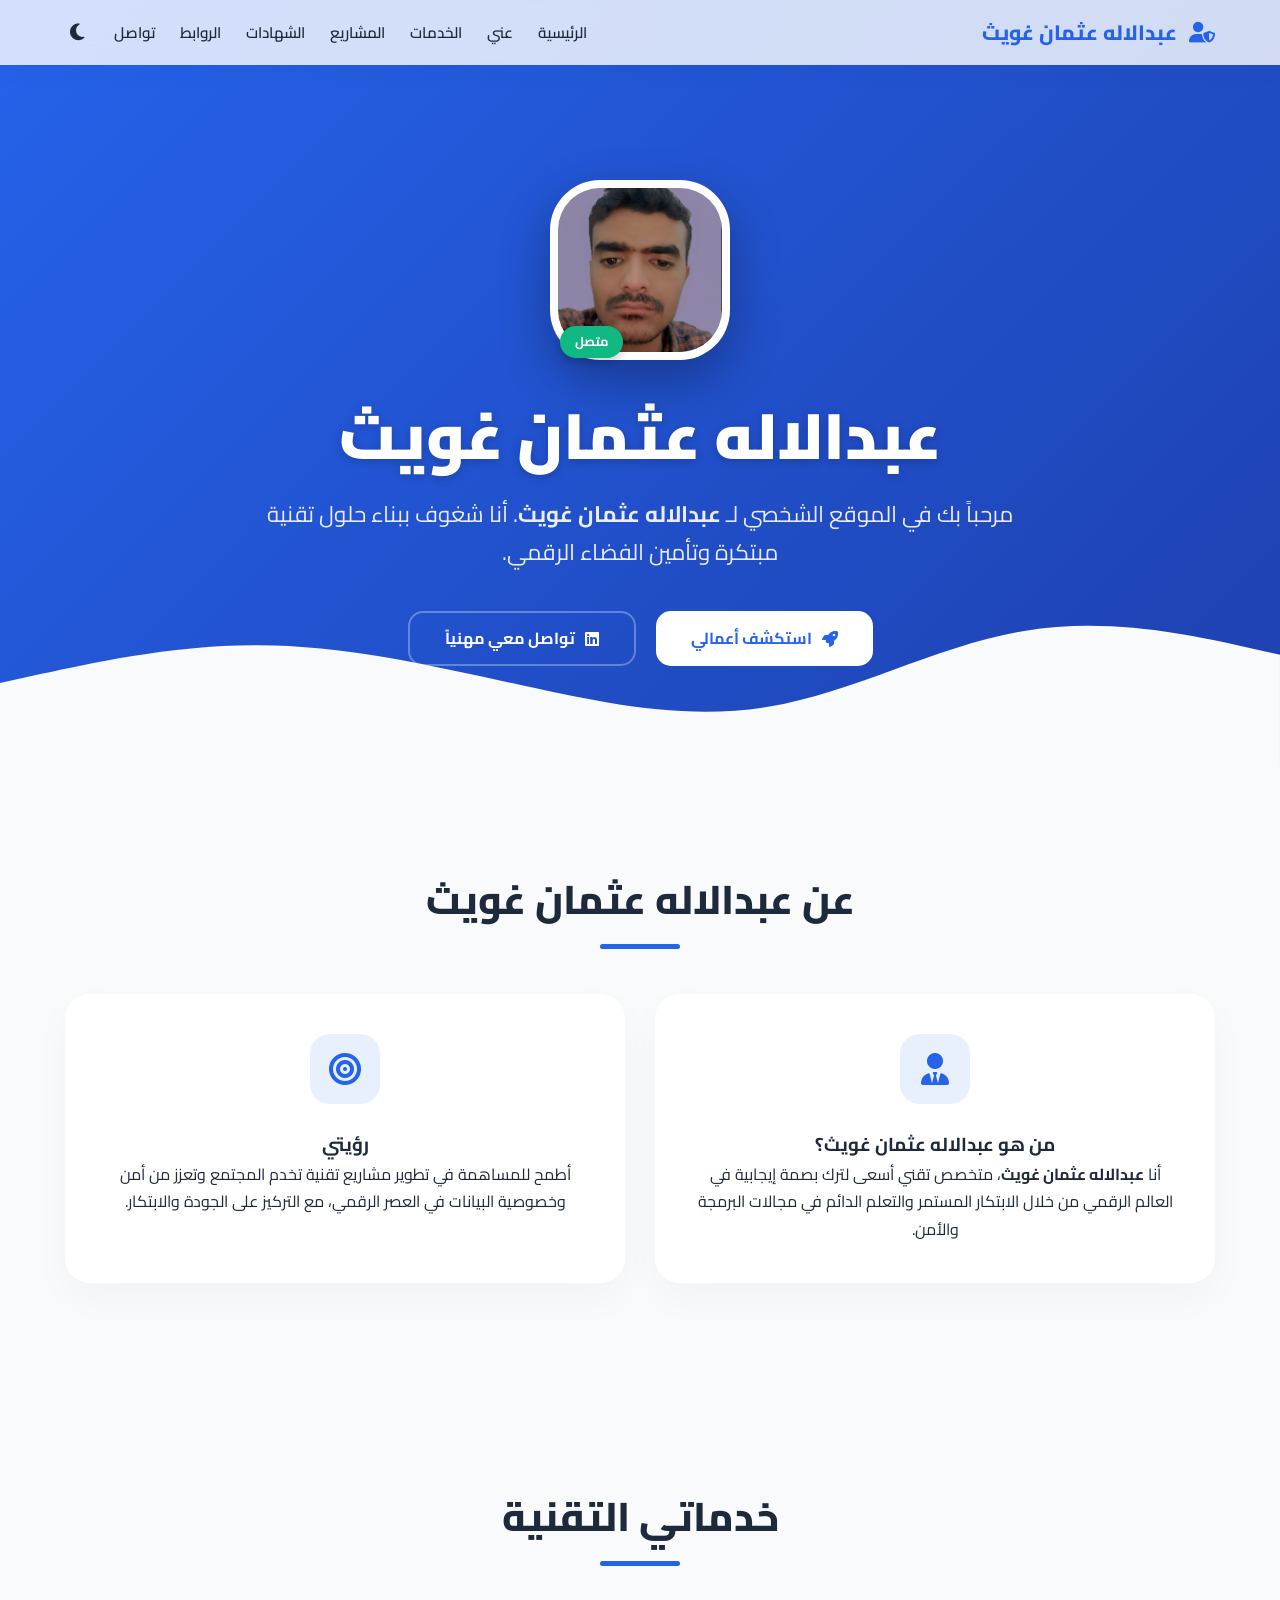
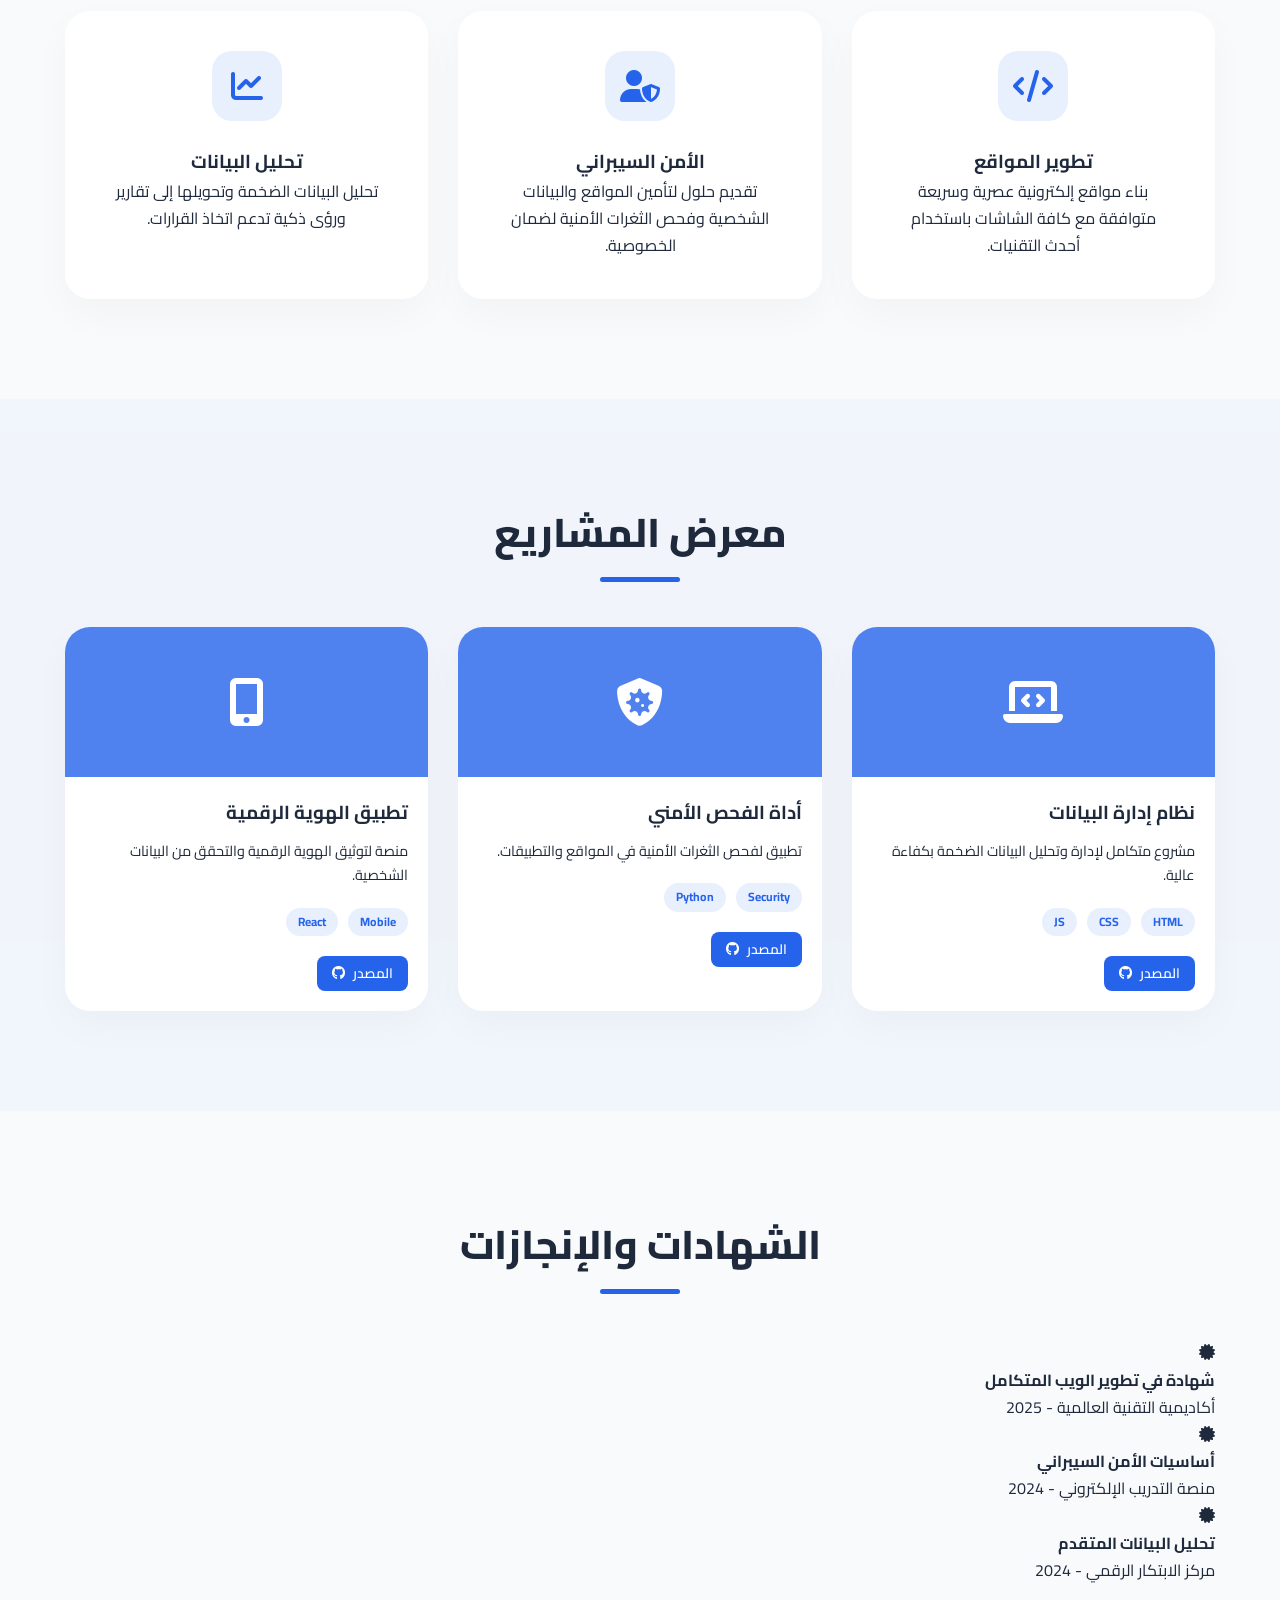
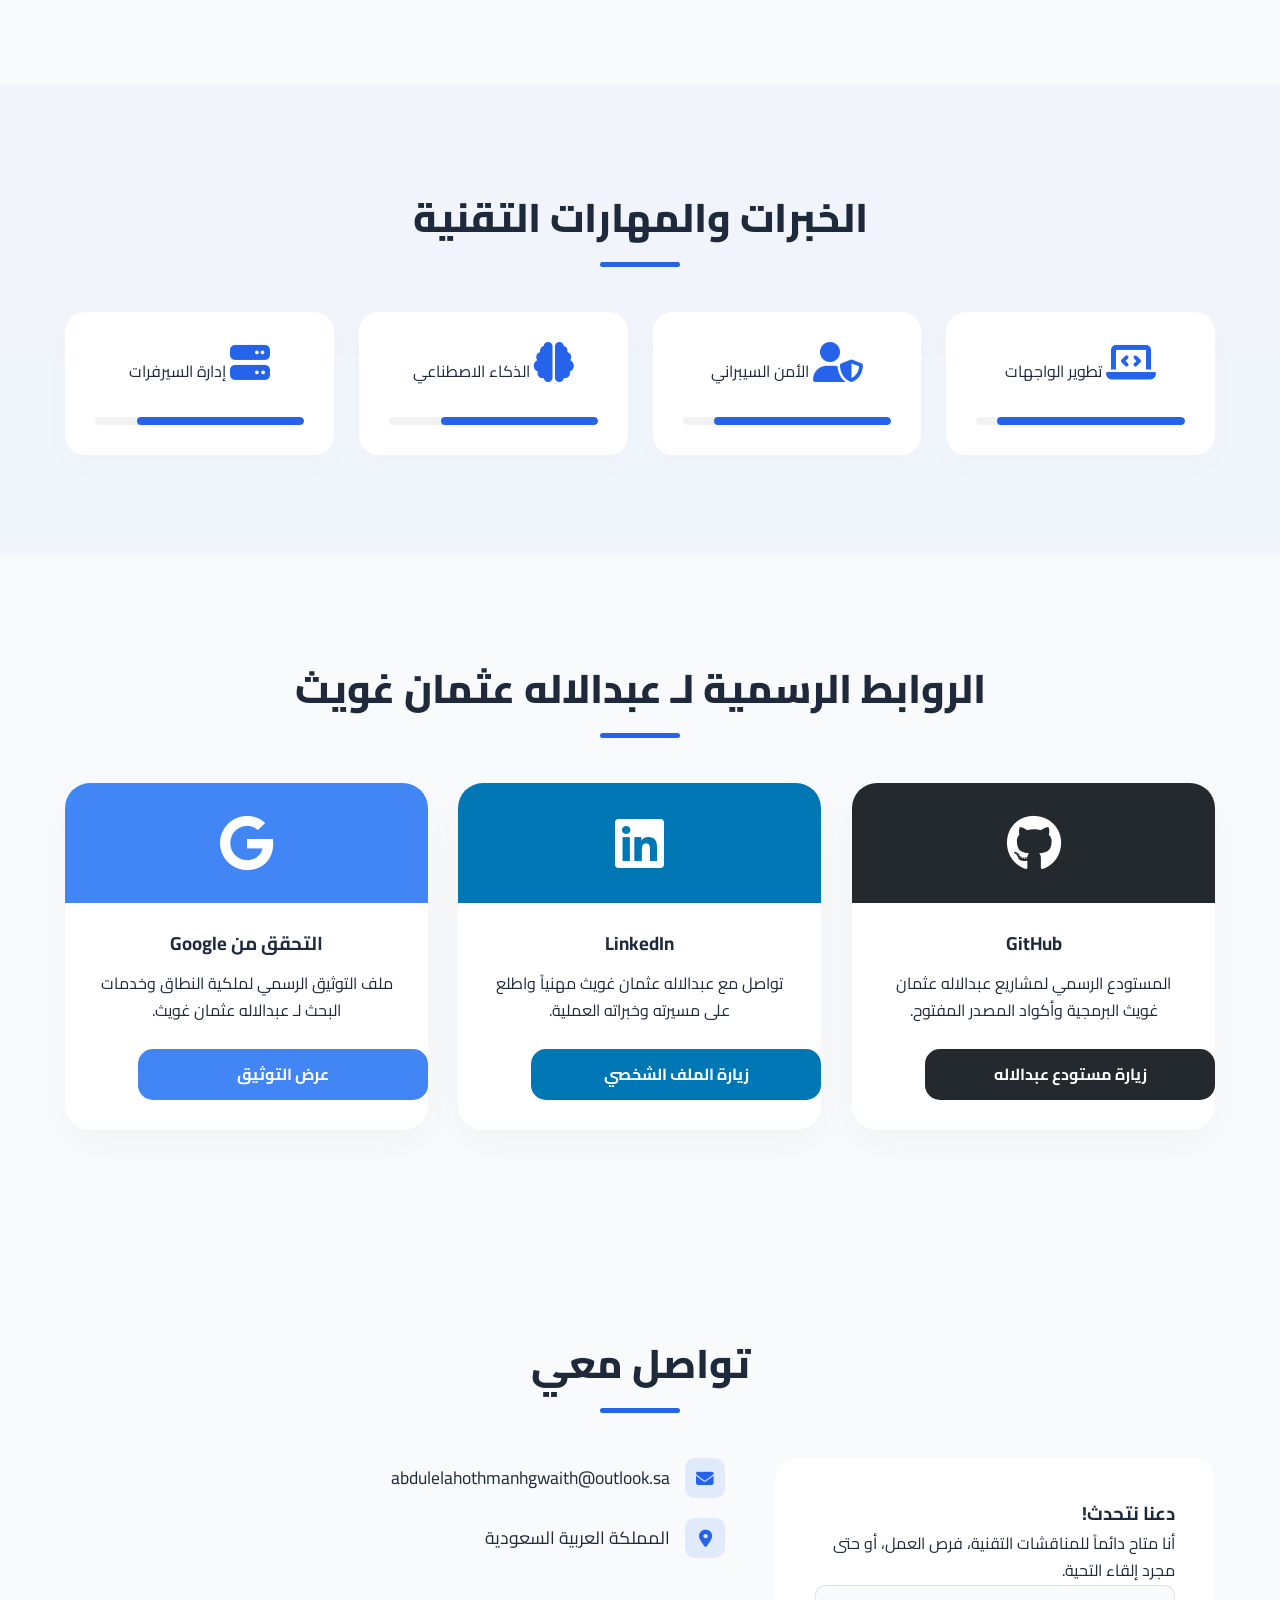
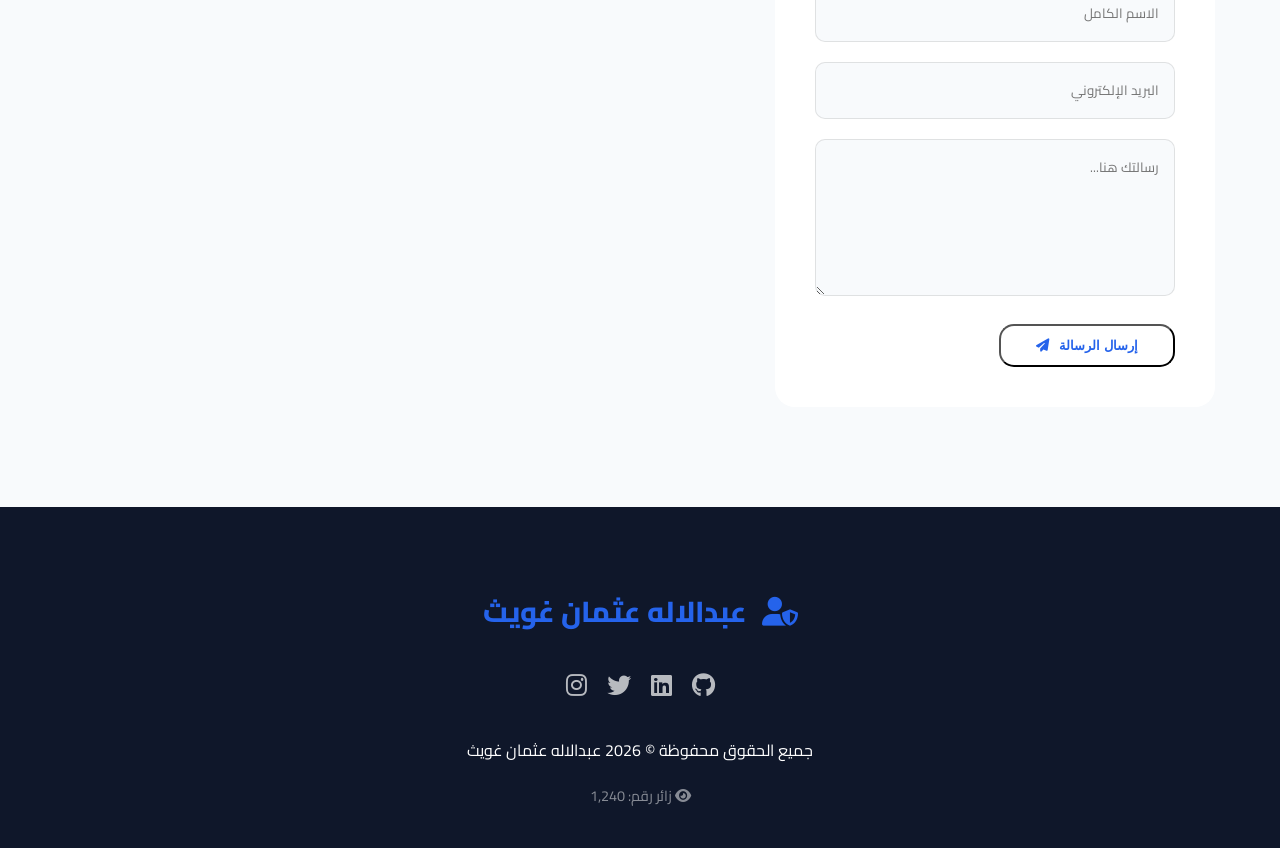
==== commit 2ab21693: "Fix navigation links, add smooth scroll, and include Services section" ====
--- a/index.html
+++ b/index.html
@@ -62,6 +62,7 @@
                     <ul>
                         <li><a href="#home">الرئيسية</a></li>
                         <li><a href="#about">عني</a></li>
+                        <li><a href="#services">الخدمات</a></li>
                         <li><a href="#projects">المشاريع</a></li>
                         <li><a href="#certs">الشهادات</a></li>
                         <li><a href="#links">الروابط</a></li>
@@ -114,6 +115,29 @@
                     <div class="icon-box"><i class="fas fa-bullseye"></i></div>
                     <h3>رؤيتي</h3>
                     <p>أطمح للمساهمة في تطوير مشاريع تقنية تخدم المجتمع وتعزز من أمن وخصوصية البيانات في العصر الرقمي، مع التركيز على الجودة والابتكار.</p>
+                </div>
+            </div>
+        </div>
+    </section>
+
+    <section id="services">
+        <div class="container">
+            <h2 class="section-title" data-aos="fade-up">خدماتي التقنية</h2>
+            <div class="grid">
+                <div class="card about-card" data-aos="zoom-in">
+                    <div class="icon-box"><i class="fas fa-code"></i></div>
+                    <h3>تطوير المواقع</h3>
+                    <p>بناء مواقع إلكترونية عصرية وسريعة متوافقة مع كافة الشاشات باستخدام أحدث التقنيات.</p>
+                </div>
+                <div class="card about-card" data-aos="zoom-in" data-aos-delay="100">
+                    <div class="icon-box"><i class="fas fa-user-shield"></i></div>
+                    <h3>الأمن السيبراني</h3>
+                    <p>تقديم حلول لتأمين المواقع والبيانات الشخصية وفحص الثغرات الأمنية لضمان الخصوصية.</p>
+                </div>
+                <div class="card about-card" data-aos="zoom-in" data-aos-delay="200">
+                    <div class="icon-box"><i class="fas fa-chart-line"></i></div>
+                    <h3>تحليل البيانات</h3>
+                    <p>تحليل البيانات الضخمة وتحويلها إلى تقارير ورؤى ذكية تدعم اتخاذ القرارات.</p>
                 </div>
             </div>
         </div>
--- a/css/styles.css
+++ b/css/styles.css
@@ -19,6 +19,11 @@
     --header-bg: rgba(15, 23, 42, 0.8);
 }
 
+html {
+    scroll-behavior: smooth;
+    scroll-padding-top: 100px;
+}
+
 * {
     box-sizing: border-box;
     margin: 0;
@@ -139,6 +144,7 @@
     font-weight: 900;
     margin-bottom: 20px;
     text-shadow: 0 2px 10px rgba(0,0,0,0.2);
+    line-height: 1.2;
 }
 
 .hero-description {
@@ -226,6 +232,17 @@
     gap: 30px;
 }
 
+.card {
+    background: var(--card);
+    border-radius: 25px;
+    box-shadow: 0 15px 40px rgba(0,0,0,0.03);
+    transition: var(--transition);
+}
+
+.card:hover {
+    transform: translateY(-10px);
+}
+
 .about-card {
     padding: 40px;
     text-align: center;
@@ -244,11 +261,74 @@
     margin: 0 auto 25px;
 }
 
-/* Skills */
+/* Projects */
 .alt-bg {
     background: rgba(37, 99, 235, 0.03);
 }
 
+.grid {
+    display: grid;
+    grid-template-columns: repeat(auto-fit, minmax(320px, 1fr));
+    gap: 30px;
+}
+
+.project-card {
+    text-align: right;
+    padding: 0;
+    overflow: hidden;
+}
+
+.project-img-placeholder {
+    height: 150px;
+    background: var(--primary);
+    display: flex;
+    align-items: center;
+    justify-content: center;
+    font-size: 3rem;
+    color: white;
+    opacity: 0.8;
+}
+
+.project-card h3 { padding: 20px 20px 10px; }
+.project-card p { padding: 0 20px 20px; font-size: 0.9rem; }
+
+.tags {
+    padding: 0 20px 20px;
+    display: flex;
+    gap: 10px;
+    flex-wrap: wrap;
+}
+
+.tags span {
+    background: rgba(37, 99, 235, 0.1);
+    color: var(--primary);
+    padding: 4px 12px;
+    border-radius: 20px;
+    font-size: 0.75rem;
+    font-weight: bold;
+}
+
+.project-links {
+    padding: 0 20px 20px;
+    display: flex;
+    gap: 10px;
+}
+
+.btn-sm {
+    padding: 6px 15px;
+    border-radius: 8px;
+    text-decoration: none;
+    font-size: 0.85rem;
+    font-weight: 600;
+    display: inline-flex;
+    align-items: center;
+    gap: 8px;
+    transition: var(--transition);
+    background: var(--primary);
+    color: white;
+}
+
+/* Skills */
 .skills-grid {
     display: grid;
     grid-template-columns: repeat(auto-fit, minmax(250px, 1fr));
@@ -284,13 +364,7 @@
     border-radius: 10px;
 }
 
-/* Link Cards */
-.grid {
-    display: grid;
-    grid-template-columns: repeat(auto-fit, minmax(320px, 1fr));
-    gap: 30px;
-}
-
+/* Links Section */
 .link-card {
     padding: 0;
     overflow: hidden;
@@ -306,144 +380,18 @@
 }
 
 .github { background: #24292e; }
-.google { background: #4285f4; }
-.contact { background: #ea4335; }
-
-.link-card h3 { margin: 25px 0 10px; }
-.link-card p { padding: 0 25px; margin-bottom: 25px; }
-.link-card .btn { margin-bottom: 30px; width: 80%; justify-content: center; }
+.linkedin-card { background: #0077b5; }
+.google-card { background: #4285f4; }
+
+.link-card h3 { margin: 25px 0 10px; text-align: center; }
+.link-card p { padding: 0 25px; margin-bottom: 25px; text-align: center; }
+.link-card .btn { margin: 0 auto 30px; width: 80%; justify-content: center; }
 
 .btn-dark { background: #24292e; color: white; }
-.btn-blue { background: #4285f4; color: white; }
-.btn-red { background: #ea4335; color: white; }
-
-/* Footer */
-footer {
-    background: #0f172a;
-    color: white;
-    padding: 80px 0 40px;
-    text-align: center;
-}
-
-.footer-logo {
-    font-size: 1.8rem;
-    font-weight: 800;
-    margin-bottom: 30px;
-    display: flex;
-    align-items: center;
-    justify-content: center;
-    gap: 15px;
-    color: var(--primary);
-}
-
-.footer-socials {
-    margin-bottom: 40px;
-}
-
-.footer-socials a {
-    color: white;
-    font-size: 1.8rem;
-    margin: 0 15px;
-    transition: var(--transition);
-    opacity: 0.7;
-}
-
-.footer-socials a:hover {
-    opacity: 1;
-    color: var(--primary);
-    transform: scale(1.2);
-}
-
-.visitor-counter {
-    margin-top: 30px;
-    font-size: 0.9rem;
-    opacity: 0.5;
-}
-
-/* Responsive */
-@media (max-width: 768px) {
-    .hero-title { font-size: 2.8rem; }
-    .about-grid { grid-template-columns: 1fr; }
-    .header-content { flex-direction: column; gap: 15px; }
-    nav ul { gap: 15px; }
-}
-
-/* LinkedIn Card Specific Styles */
-.linkedin-card { background: #0077b5; }
 .btn-linkedin { background: #0077b5; color: white; }
-.btn-linkedin:hover { background: #005582; color: white; }
-
-/* Project Cards */
-.project-card {
-    text-align: right;
-    padding: 0;
-    overflow: hidden;
-}
-
-.project-img-placeholder {
-    height: 150px;
-    background: var(--primary);
-    display: flex;
-    align-items: center;
-    justify-content: center;
-    font-size: 3rem;
-    color: white;
-    opacity: 0.8;
-}
-
-.project-card h3 { padding: 20px 20px 10px; }
-.project-card p { padding: 0 20px 20px; font-size: 0.9rem; }
-
-.tags {
-    padding: 0 20px 20px;
-    display: flex;
-    gap: 10px;
-    flex-wrap: wrap;
-}
-
-.tags span {
-    background: rgba(37, 99, 235, 0.1);
-    color: var(--primary);
-    padding: 4px 12px;
-    border-radius: 20px;
-    font-size: 0.75rem;
-    font-weight: bold;
-}
-
-/* Certifications */
-.certs-list {
-    display: flex;
-    flex-direction: column;
-    gap: 20px;
-    max-width: 800px;
-    margin: 0 auto;
-}
-
-.cert-item {
-    background: var(--card);
-    padding: 20px 30px;
-    border-radius: 15px;
-    display: flex;
-    align-items: center;
-    gap: 20px;
-    box-shadow: 0 5px 15px rgba(0,0,0,0.02);
-    transition: var(--transition);
-}
-
-.cert-item:hover {
-    transform: translateX(-10px);
-    box-shadow: 0 10px 25px rgba(0,0,0,0.05);
-}
-
-.cert-item i {
-    font-size: 2rem;
-    color: #f59e0b;
-}
-
-.cert-info h4 { margin-bottom: 5px; }
-.cert-info p { color: var(--text-light); font-size: 0.9rem; }
-
-/* Contact Section */
+.btn-google { background: #4285f4; color: white; }
+
+/* Contact */
 .contact-wrapper {
     display: grid;
     grid-template-columns: 1fr 1.5fr;
@@ -451,23 +399,34 @@
     align-items: start;
 }
 
-.contact-info h3 { font-size: 2rem; margin-bottom: 20px; }
-.contact-details { margin-top: 30px; }
-.detail-item {
+.contact-info {
+    display: flex;
+    flex-direction: column;
+    gap: 20px;
+}
+
+.info-item {
     display: flex;
     align-items: center;
     gap: 15px;
-    margin-bottom: 15px;
     font-size: 1.1rem;
 }
 
-.detail-item i { color: var(--primary); width: 20px; }
+.info-item i {
+    width: 40px;
+    height: 40px;
+    background: rgba(37, 99, 235, 0.1);
+    color: var(--primary);
+    border-radius: 10px;
+    display: flex;
+    align-items: center;
+    justify-content: center;
+}
 
 .contact-form {
     background: var(--card);
     padding: 40px;
     border-radius: 20px;
-    box-shadow: 0 15px 40px rgba(0,0,0,0.03);
 }
 
 .form-group { margin-bottom: 20px; }
@@ -479,62 +438,57 @@
     background: var(--bg);
     color: var(--text);
     font-family: inherit;
-    transition: var(--transition);
-}
-
-.form-group input:focus, .form-group textarea:focus {
-    outline: none;
-    border-color: var(--primary);
-    box-shadow: 0 0 0 3px rgba(37, 99, 235, 0.1);
-}
-
-.dark-theme .form-group input, .dark-theme .form-group textarea {
-    border-color: rgba(255,255,255,0.1);
-}
-
+}
+
+/* Footer */
+footer {
+    background: #0f172a;
+    color: white;
+    padding: 80px 0 40px;
+    text-align: center;
+}
+
+.footer-logo {
+    font-size: 1.8rem;
+    font-weight: 800;
+    margin-bottom: 30px;
+    display: flex;
+    align-items: center;
+    justify-content: center;
+    gap: 15px;
+    color: var(--primary);
+}
+
+.social-links {
+    margin-bottom: 30px;
+    display: flex;
+    justify-content: center;
+    gap: 20px;
+}
+
+.social-links a {
+    color: white;
+    font-size: 1.5rem;
+    transition: var(--transition);
+    opacity: 0.7;
+}
+
+.social-links a:hover {
+    opacity: 1;
+    color: var(--primary);
+}
+
+.visitor-counter {
+    margin-top: 20px;
+    font-size: 0.9rem;
+    opacity: 0.5;
+}
+
+/* Responsive */
 @media (max-width: 768px) {
+    .hero-title { font-size: 2.5rem; }
+    .about-grid { grid-template-columns: 1fr; }
+    .header-content { flex-direction: column; gap: 15px; }
+    nav ul { gap: 15px; }
     .contact-wrapper { grid-template-columns: 1fr; }
 }
-
-/* Project Links Styles */
-.project-links {
-    padding: 0 20px 20px;
-    display: flex;
-    gap: 10px;
-}
-
-.btn-sm {
-    padding: 6px 15px;
-    border-radius: 8px;
-    text-decoration: none;
-    font-size: 0.85rem;
-    font-weight: 600;
-    display: inline-flex;
-    align-items: center;
-    gap: 8px;
-    transition: var(--transition);
-    background: var(--primary);
-    color: white;
-}
-
-.btn-sm:hover {
-    background: var(--primary-dark);
-    transform: translateY(-2px);
-}
-
-.google-card { background: #4285f4; }
-.btn-google { background: #4285f4; color: white; }
-.btn-google:hover { background: #357ae8; color: white; }
-
-/* General UI Fixes */
-.hero-title {
-    line-height: 1.2;
-}
-
-[data-aos] {
-    pointer-events: none;
-}
-
-.aos-animate {
-    pointer-events: auto;
-}
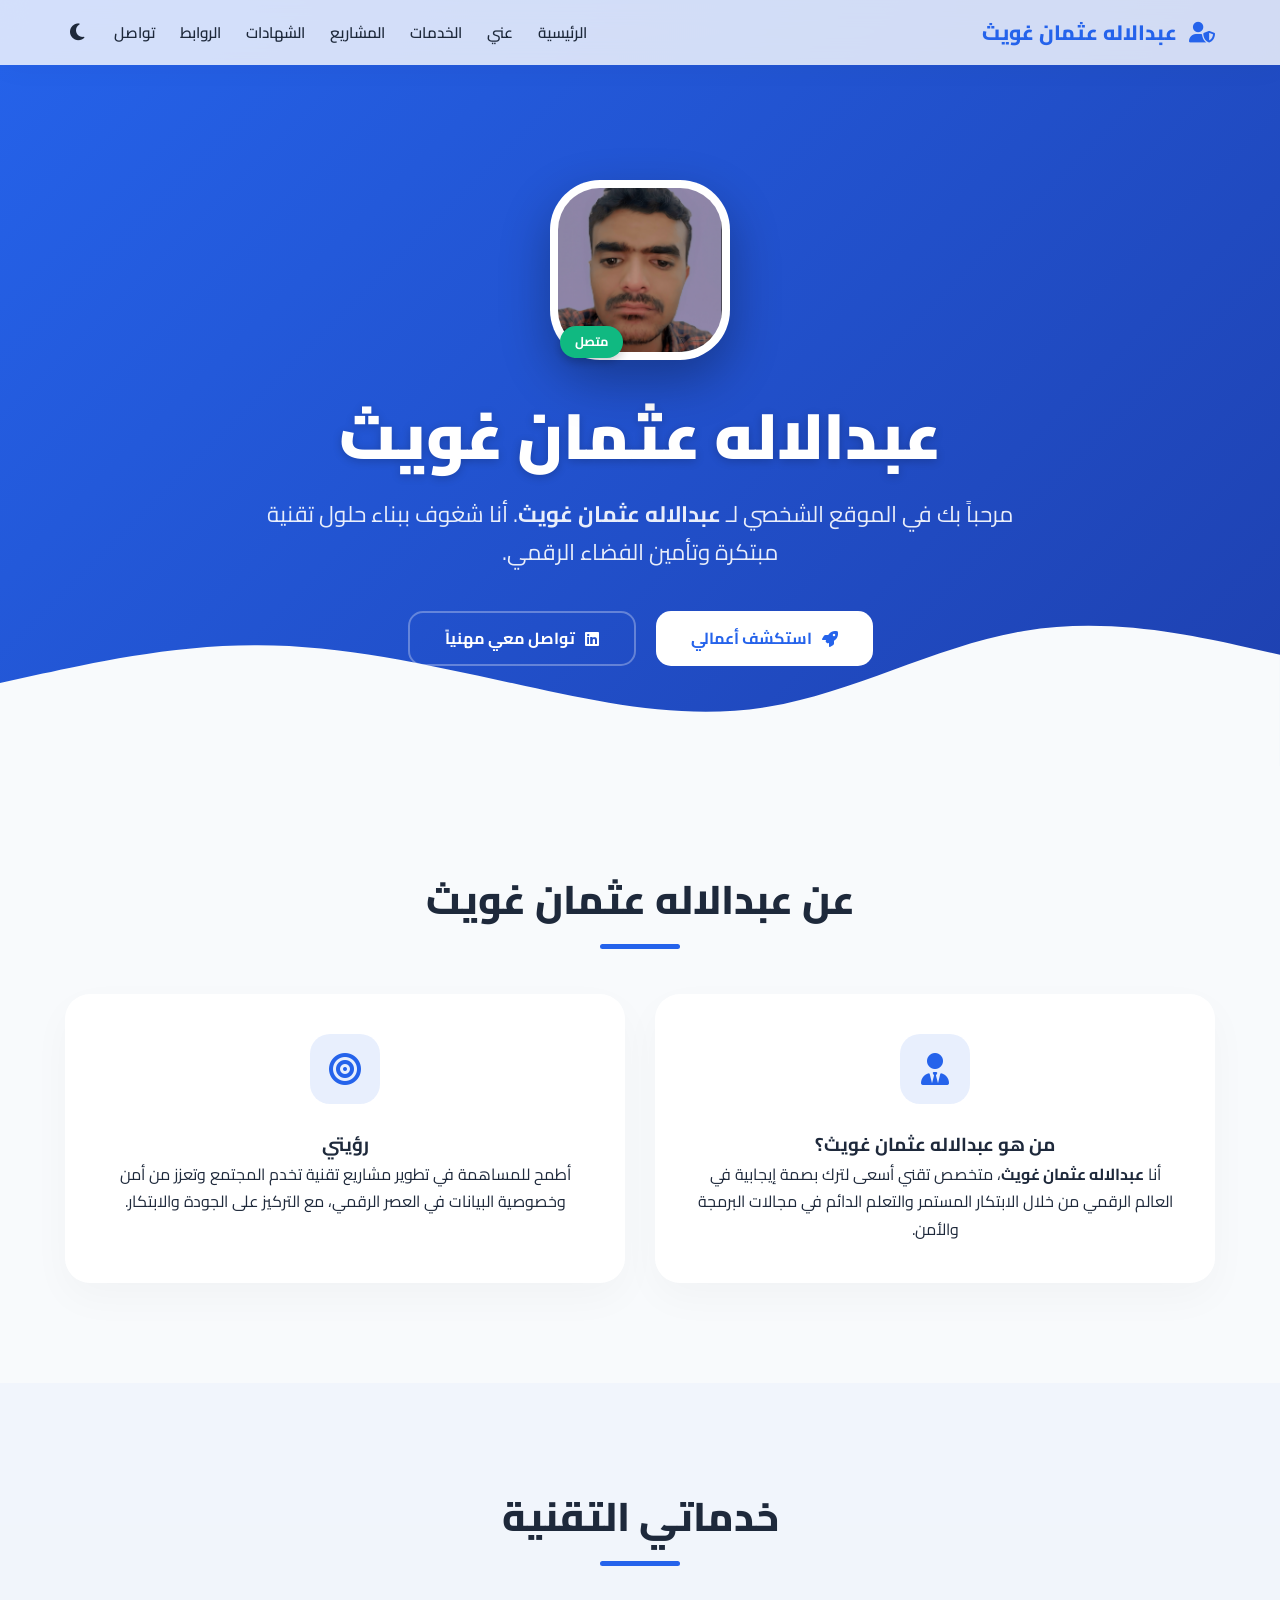
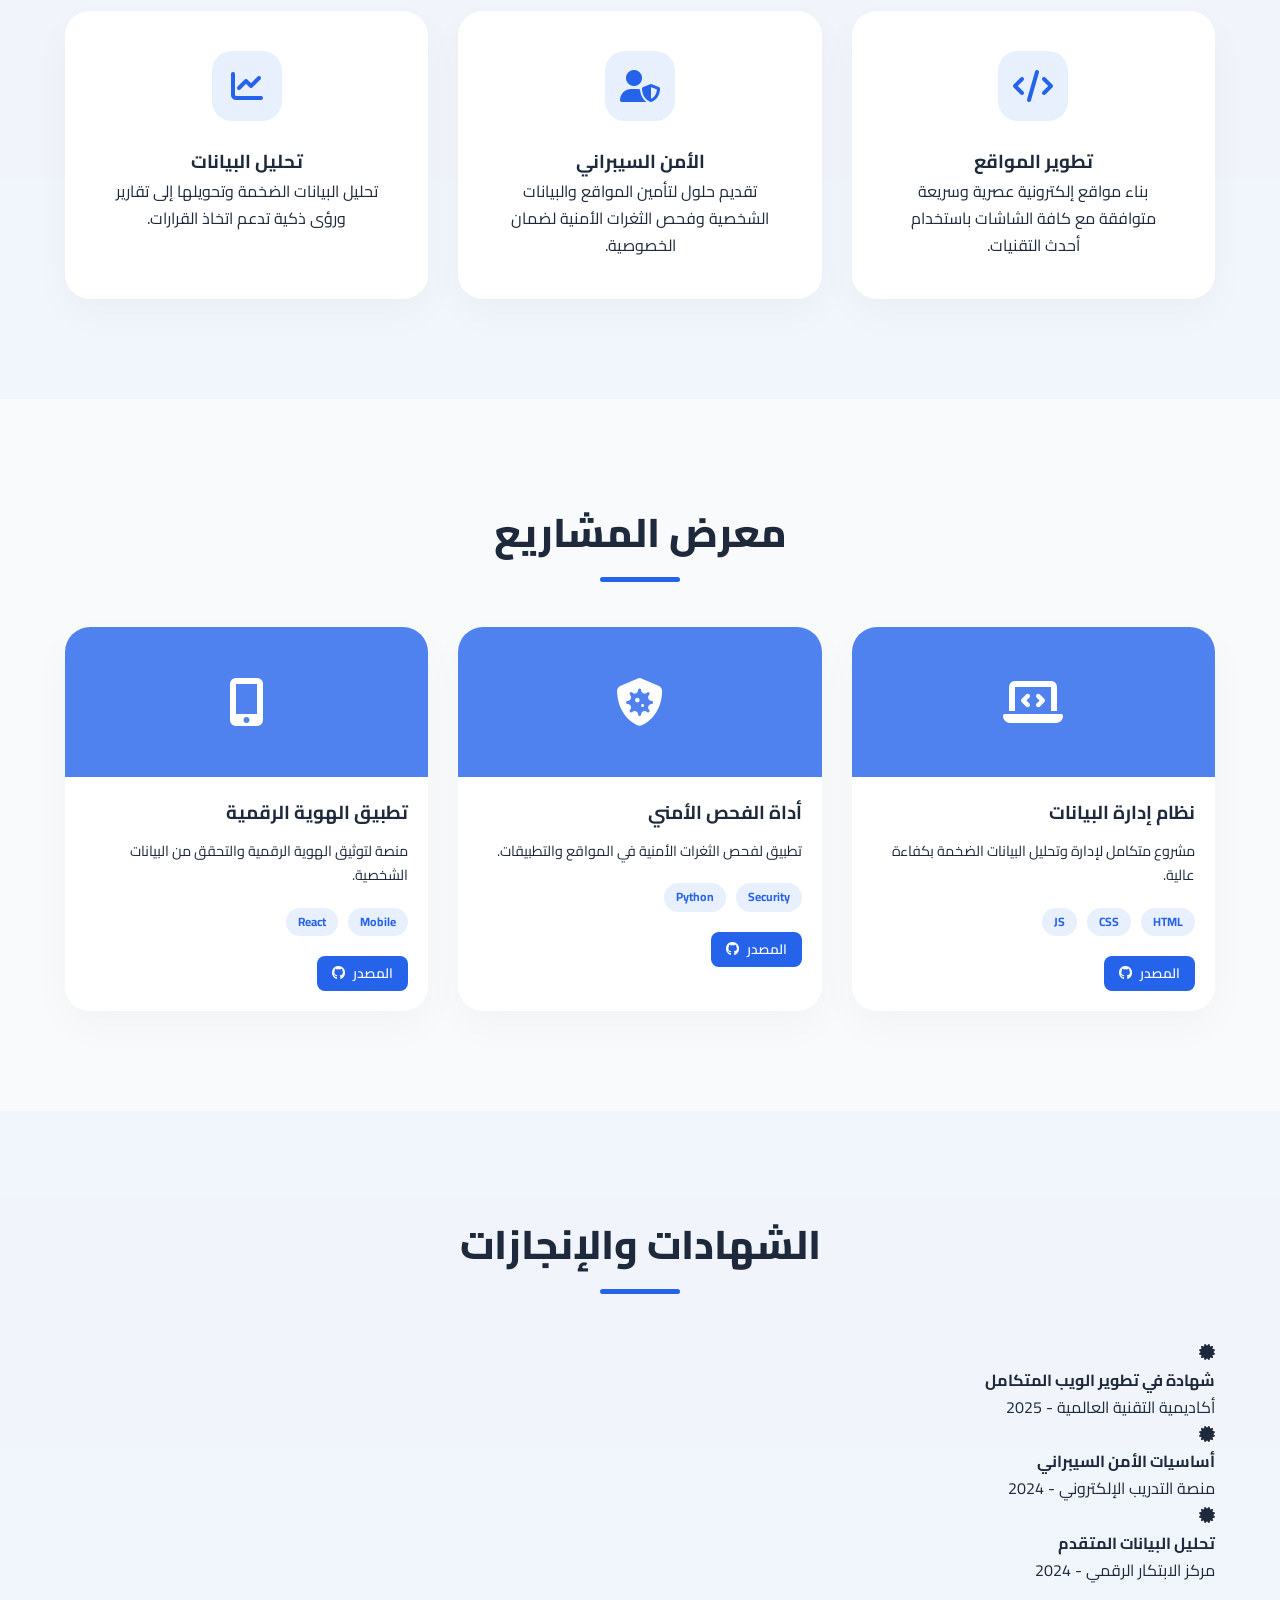
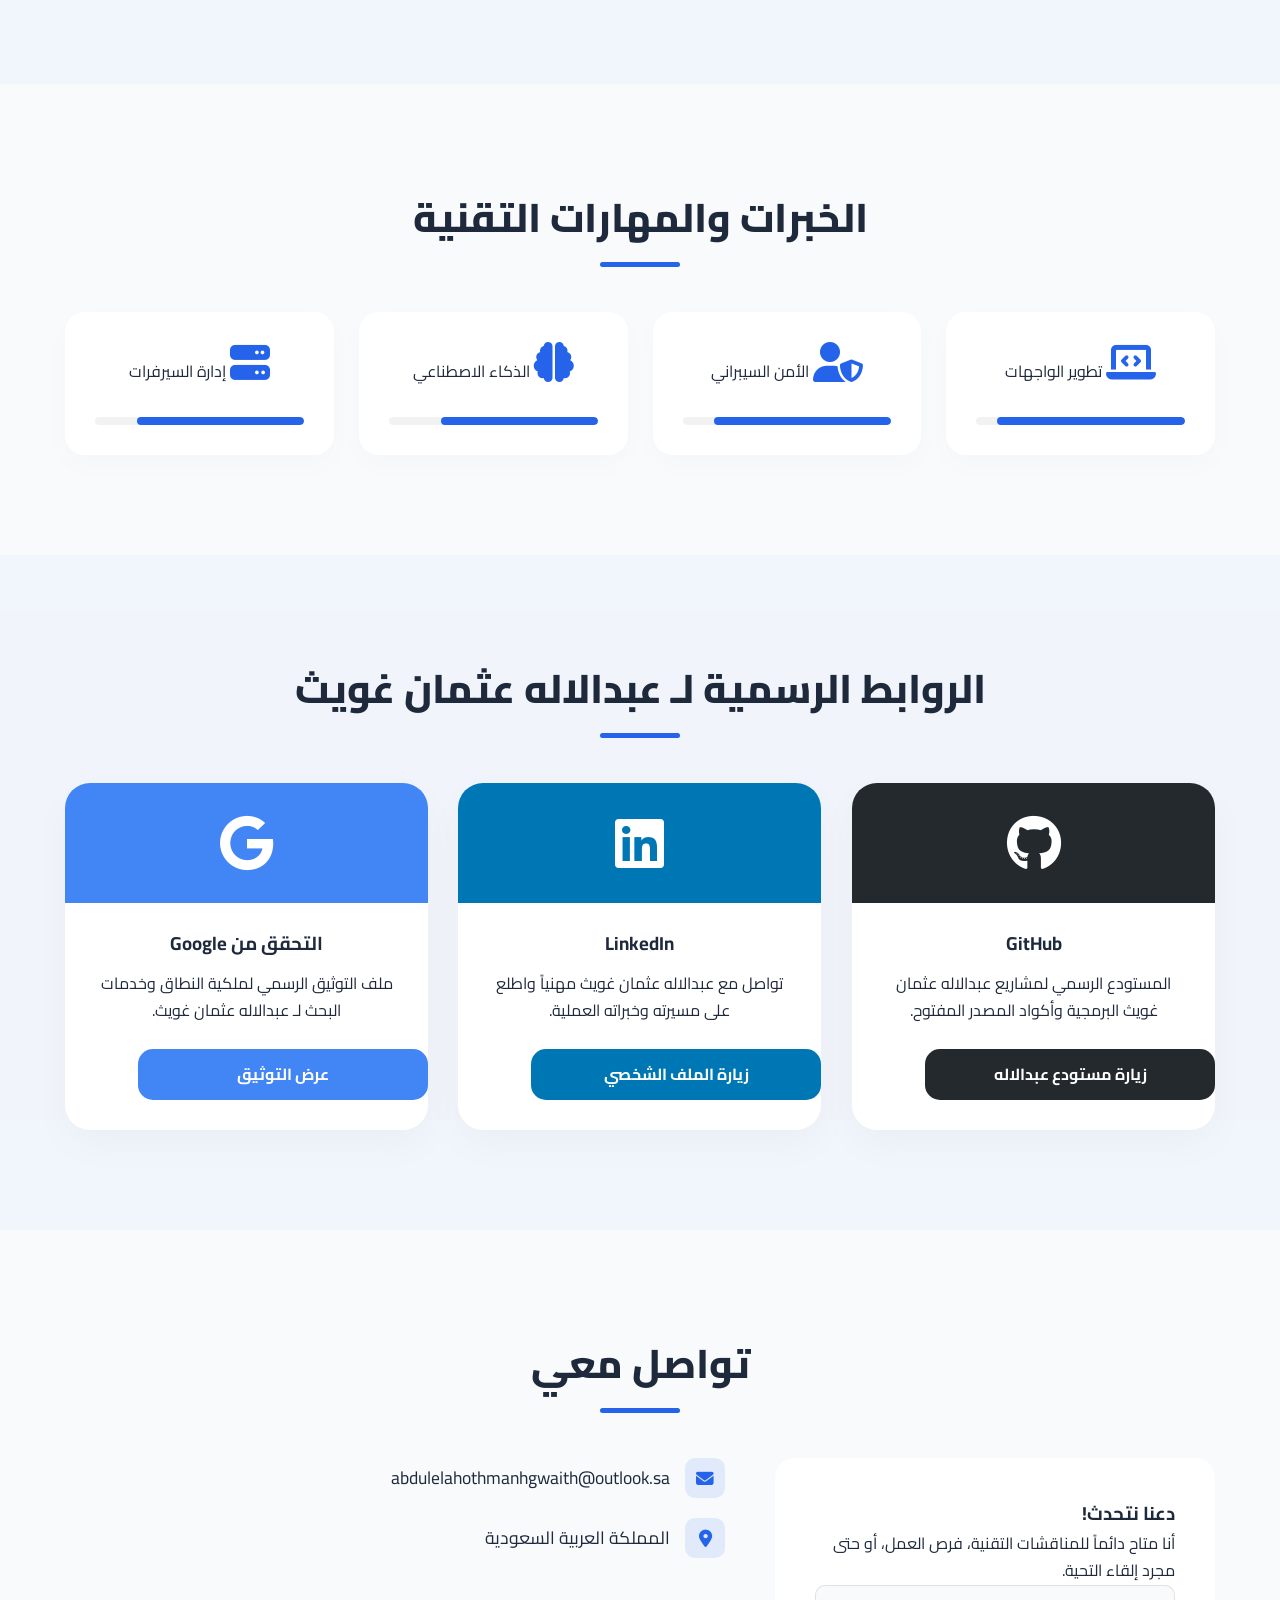
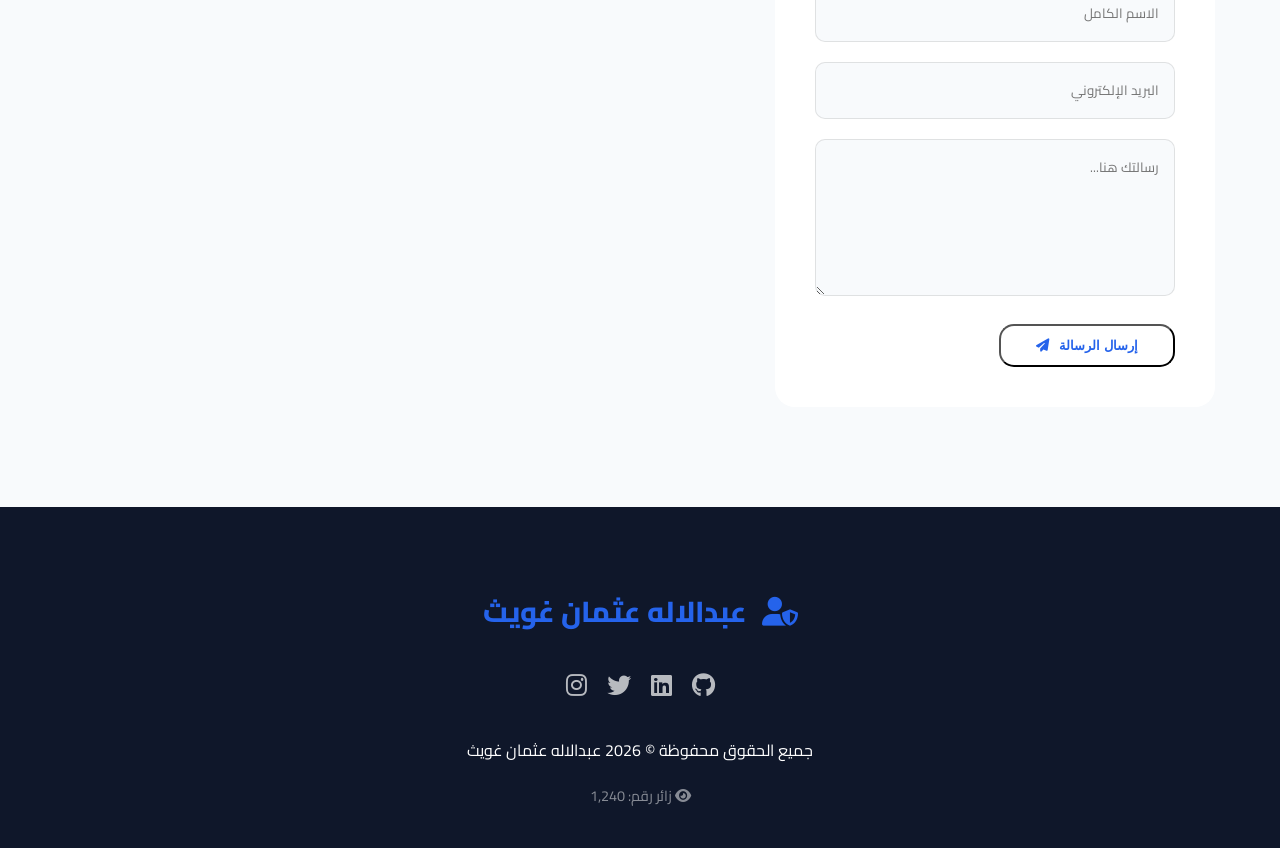
==== commit b9e0bf47: "Fix all section IDs and navigation links" ====
--- a/index.html
+++ b/index.html
@@ -54,7 +54,7 @@
     <header>
         <div class="container">
             <div class="header-content">
-                <a href="#" class="logo">
+                <a href="#home" class="logo">
                     <i class="fas fa-user-shield"></i>
                     <span>عبدالاله عثمان غويث</span>
                 </a>
@@ -120,7 +120,7 @@
         </div>
     </section>
 
-    <section id="services">
+    <section id="services" class="alt-bg">
         <div class="container">
             <h2 class="section-title" data-aos="fade-up">خدماتي التقنية</h2>
             <div class="grid">
@@ -143,7 +143,7 @@
         </div>
     </section>
 
-    <section id="projects" class="alt-bg">
+    <section id="projects">
         <div class="container">
             <h2 class="section-title" data-aos="fade-up">معرض المشاريع</h2>
             <div class="grid">
@@ -178,7 +178,7 @@
         </div>
     </section>
 
-    <section id="certs">
+    <section id="certs" class="alt-bg">
         <div class="container">
             <h2 class="section-title" data-aos="fade-up">الشهادات والإنجازات</h2>
             <div class="certs-list">
@@ -207,7 +207,7 @@
         </div>
     </section>
 
-    <section id="skills" class="alt-bg">
+    <section id="skills">
         <div class="container">
             <h2 class="section-title" data-aos="fade-up">الخبرات والمهارات التقنية</h2>
             <div class="skills-grid">
@@ -235,7 +235,7 @@
         </div>
     </section>
 
-    <section id="links">
+    <section id="links" class="alt-bg">
         <div class="container">
             <h2 class="section-title" data-aos="fade-up">الروابط الرسمية لـ عبدالاله عثمان غويث</h2>
             <div class="grid">
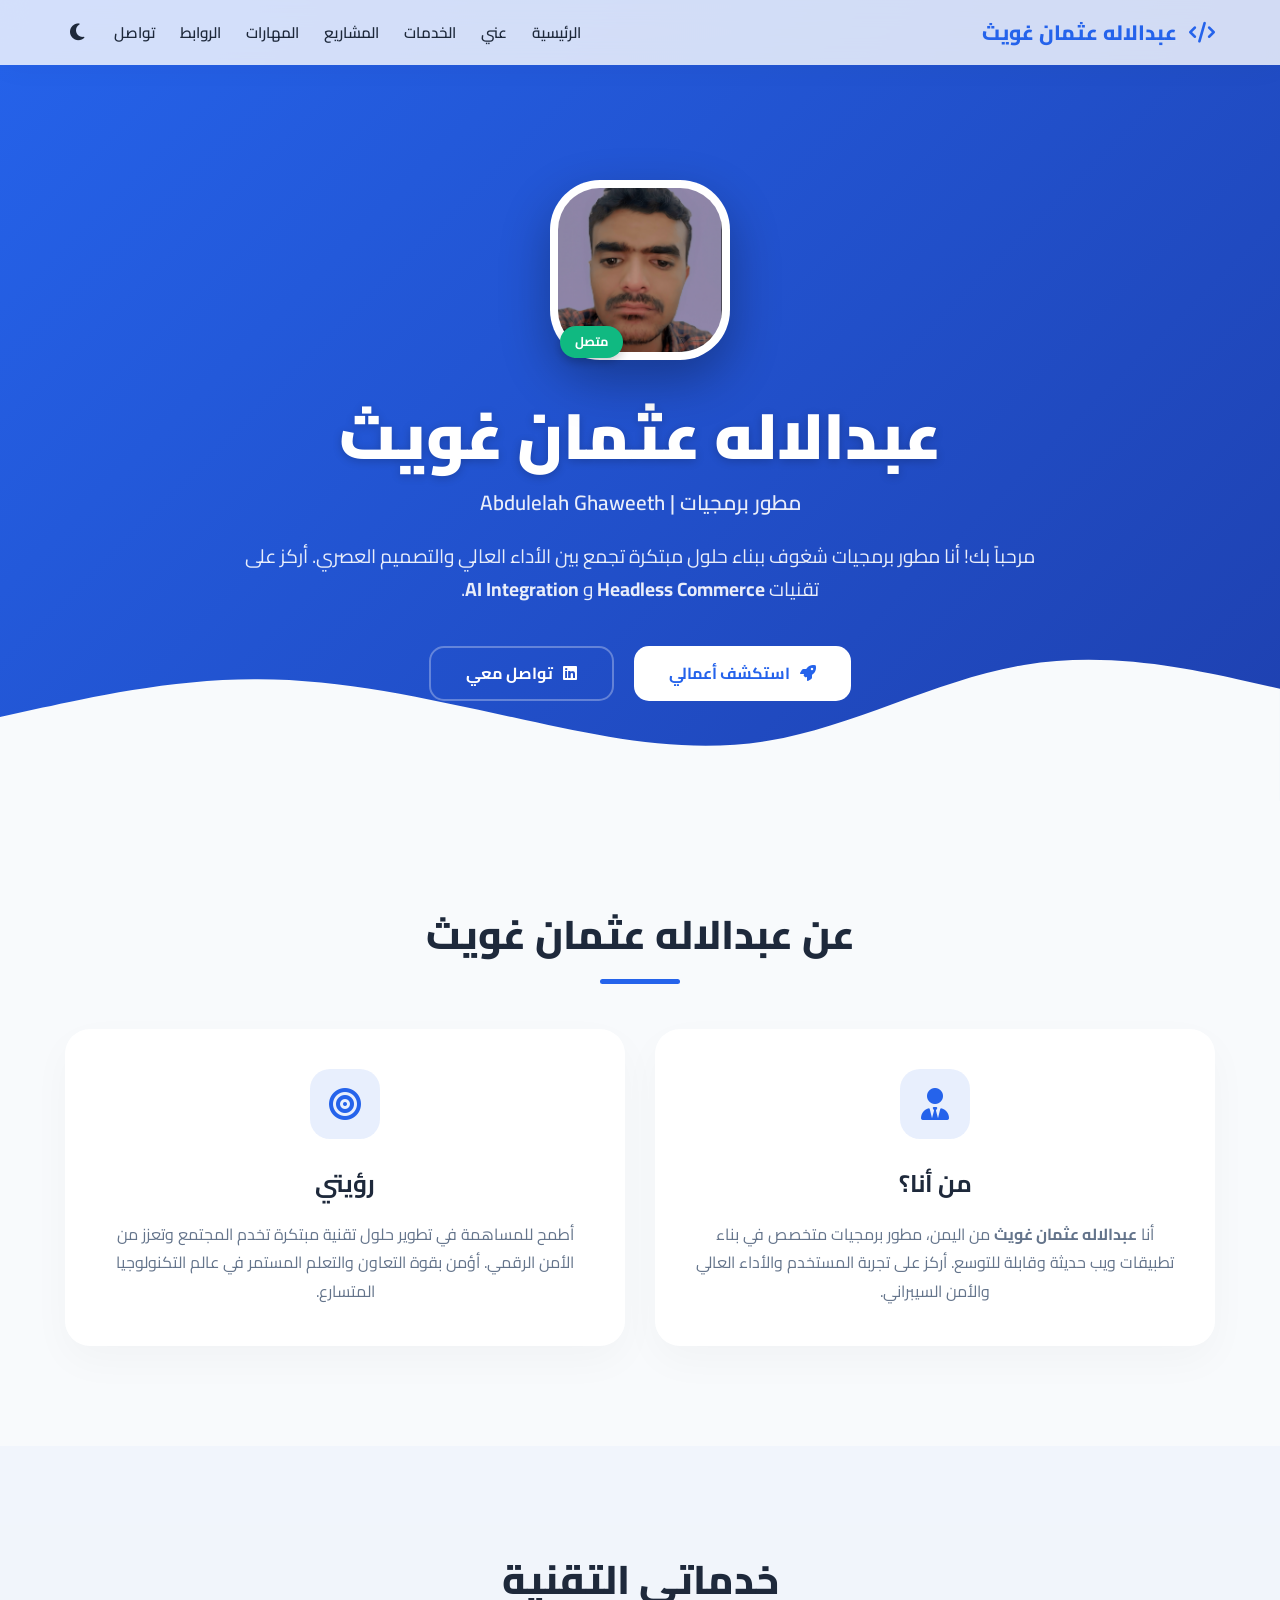
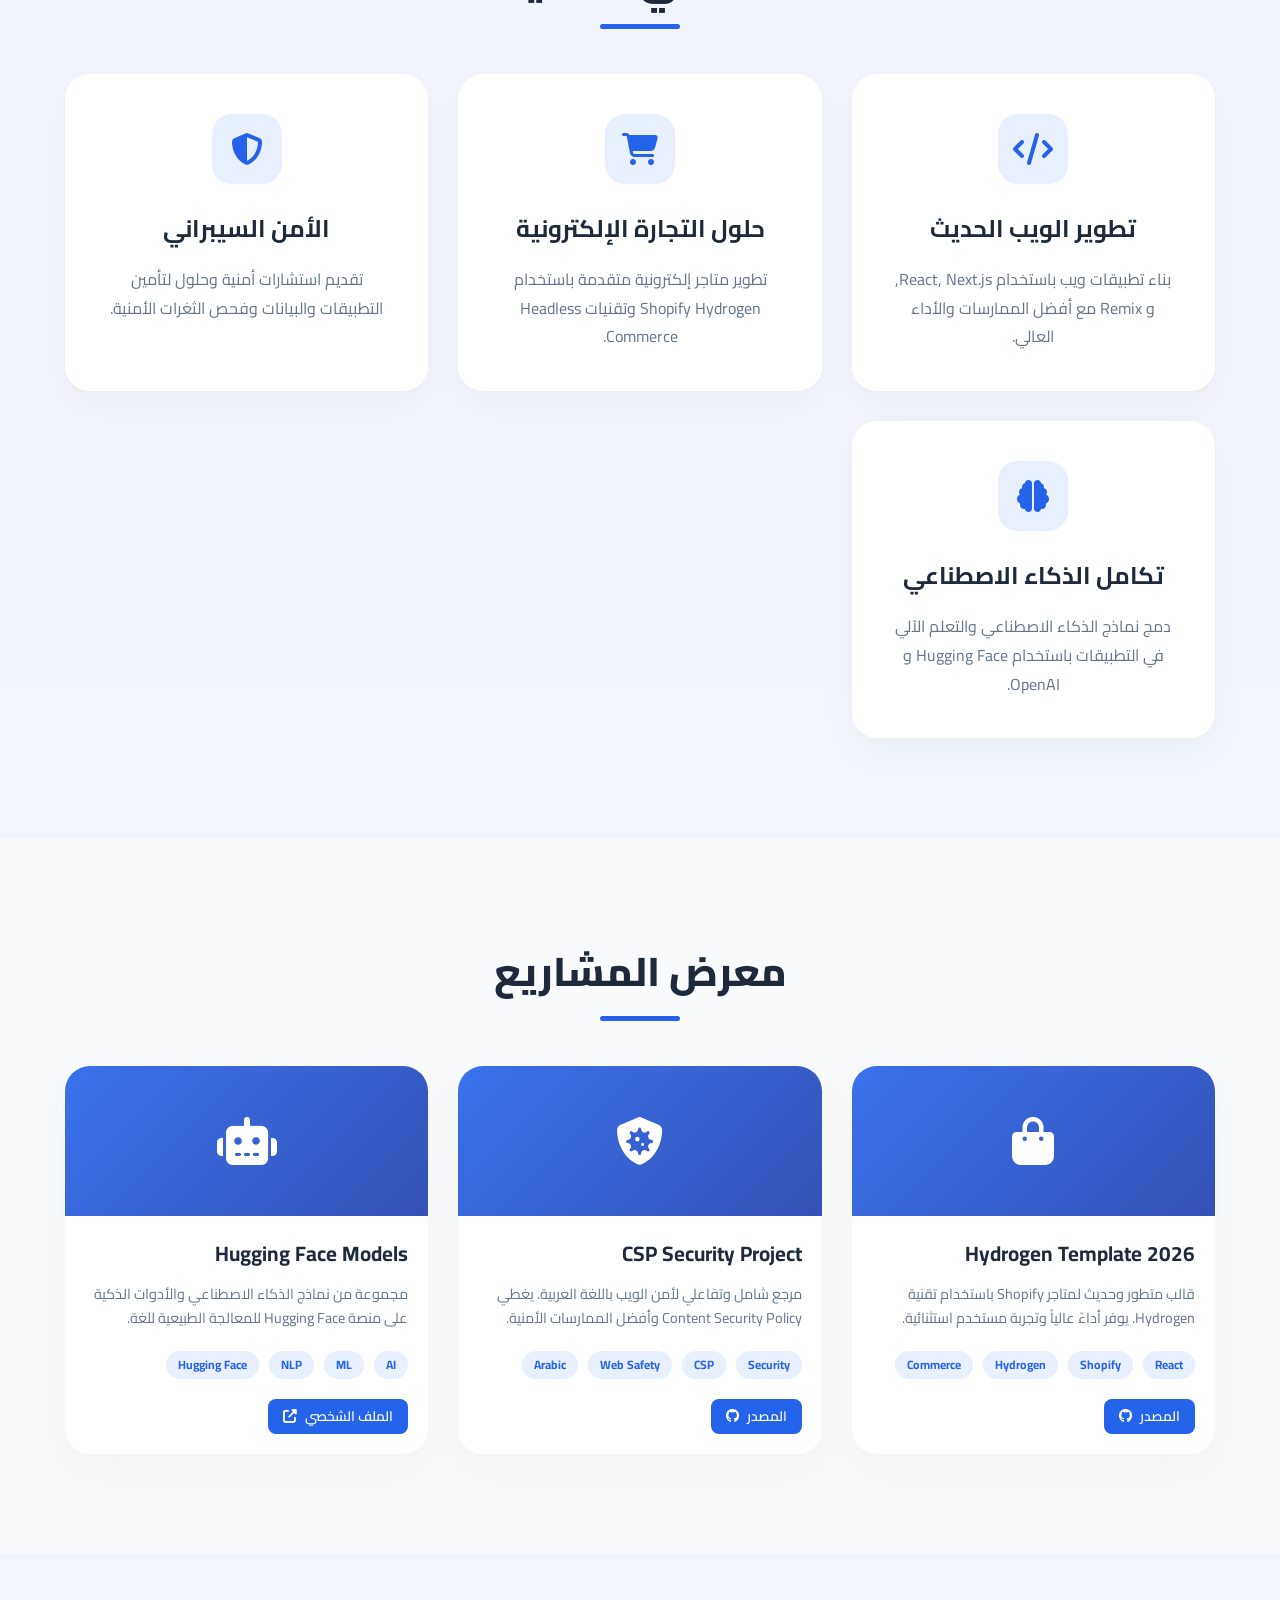
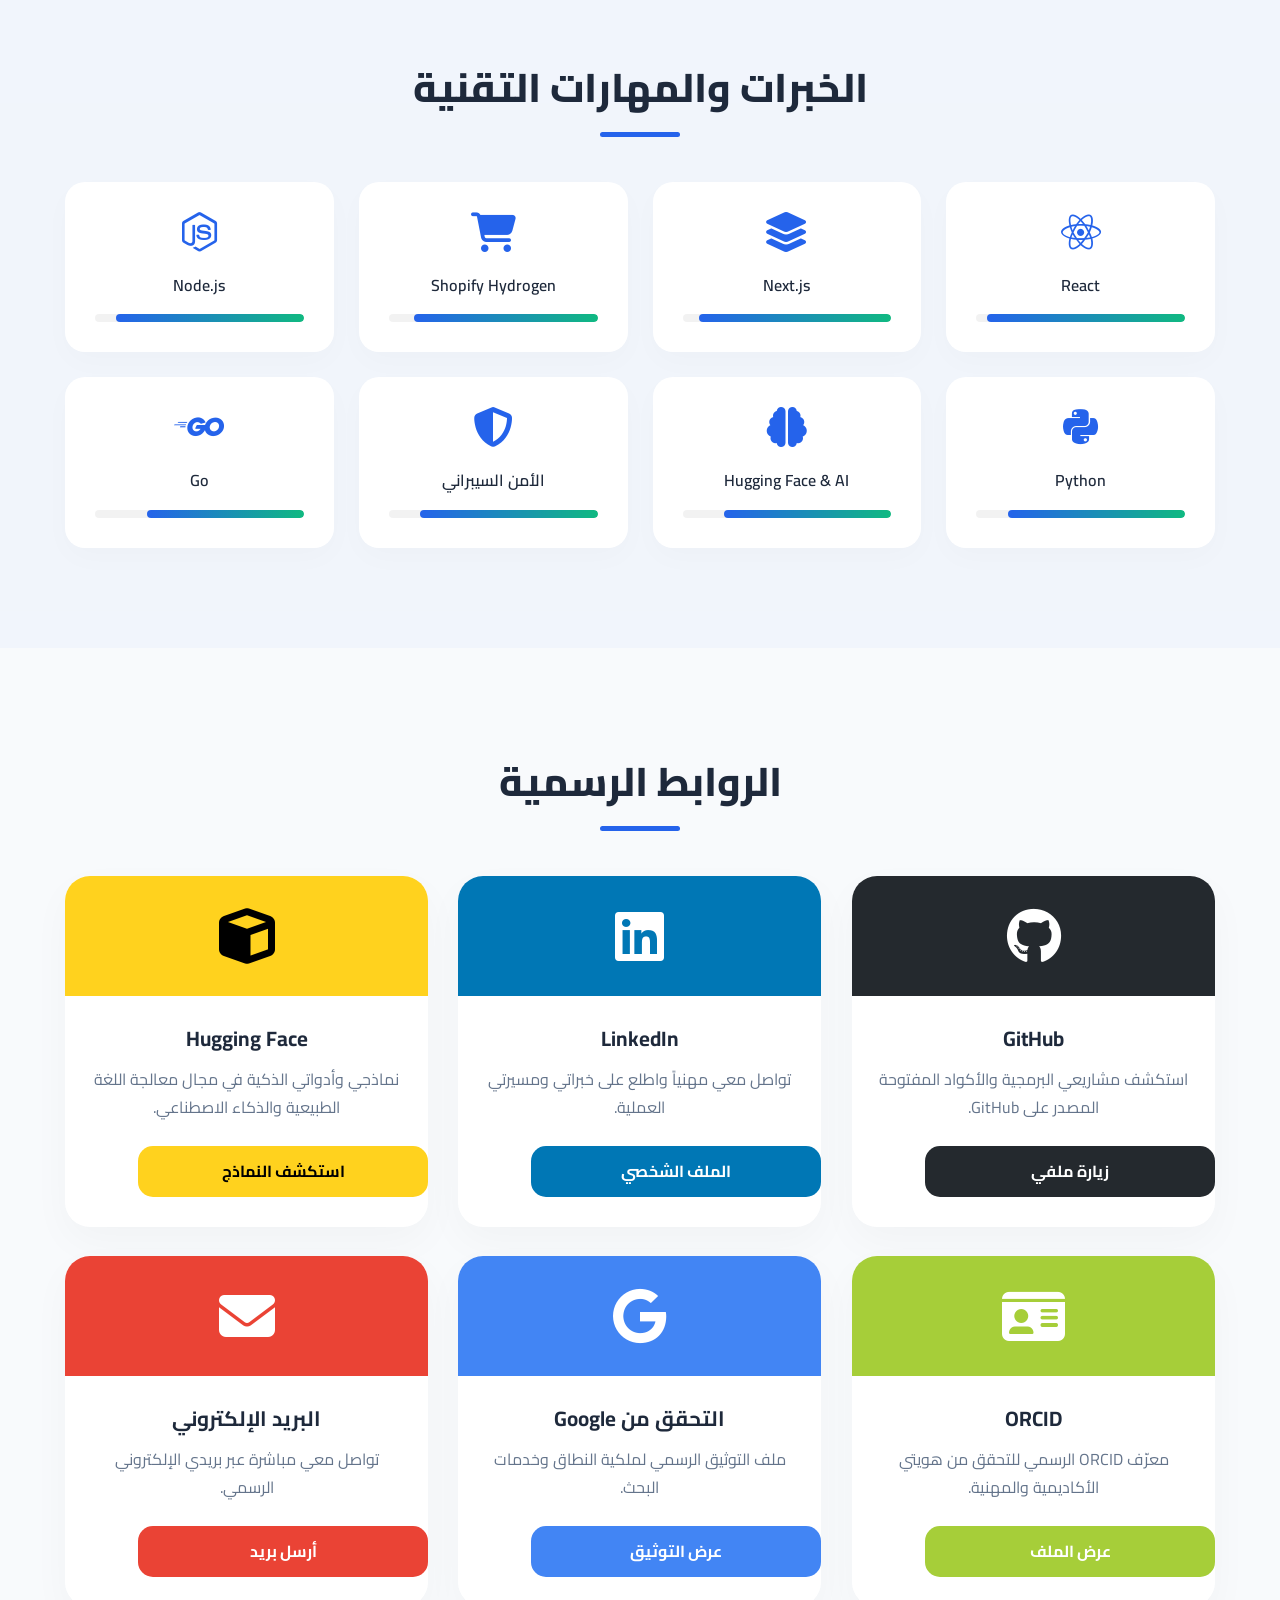
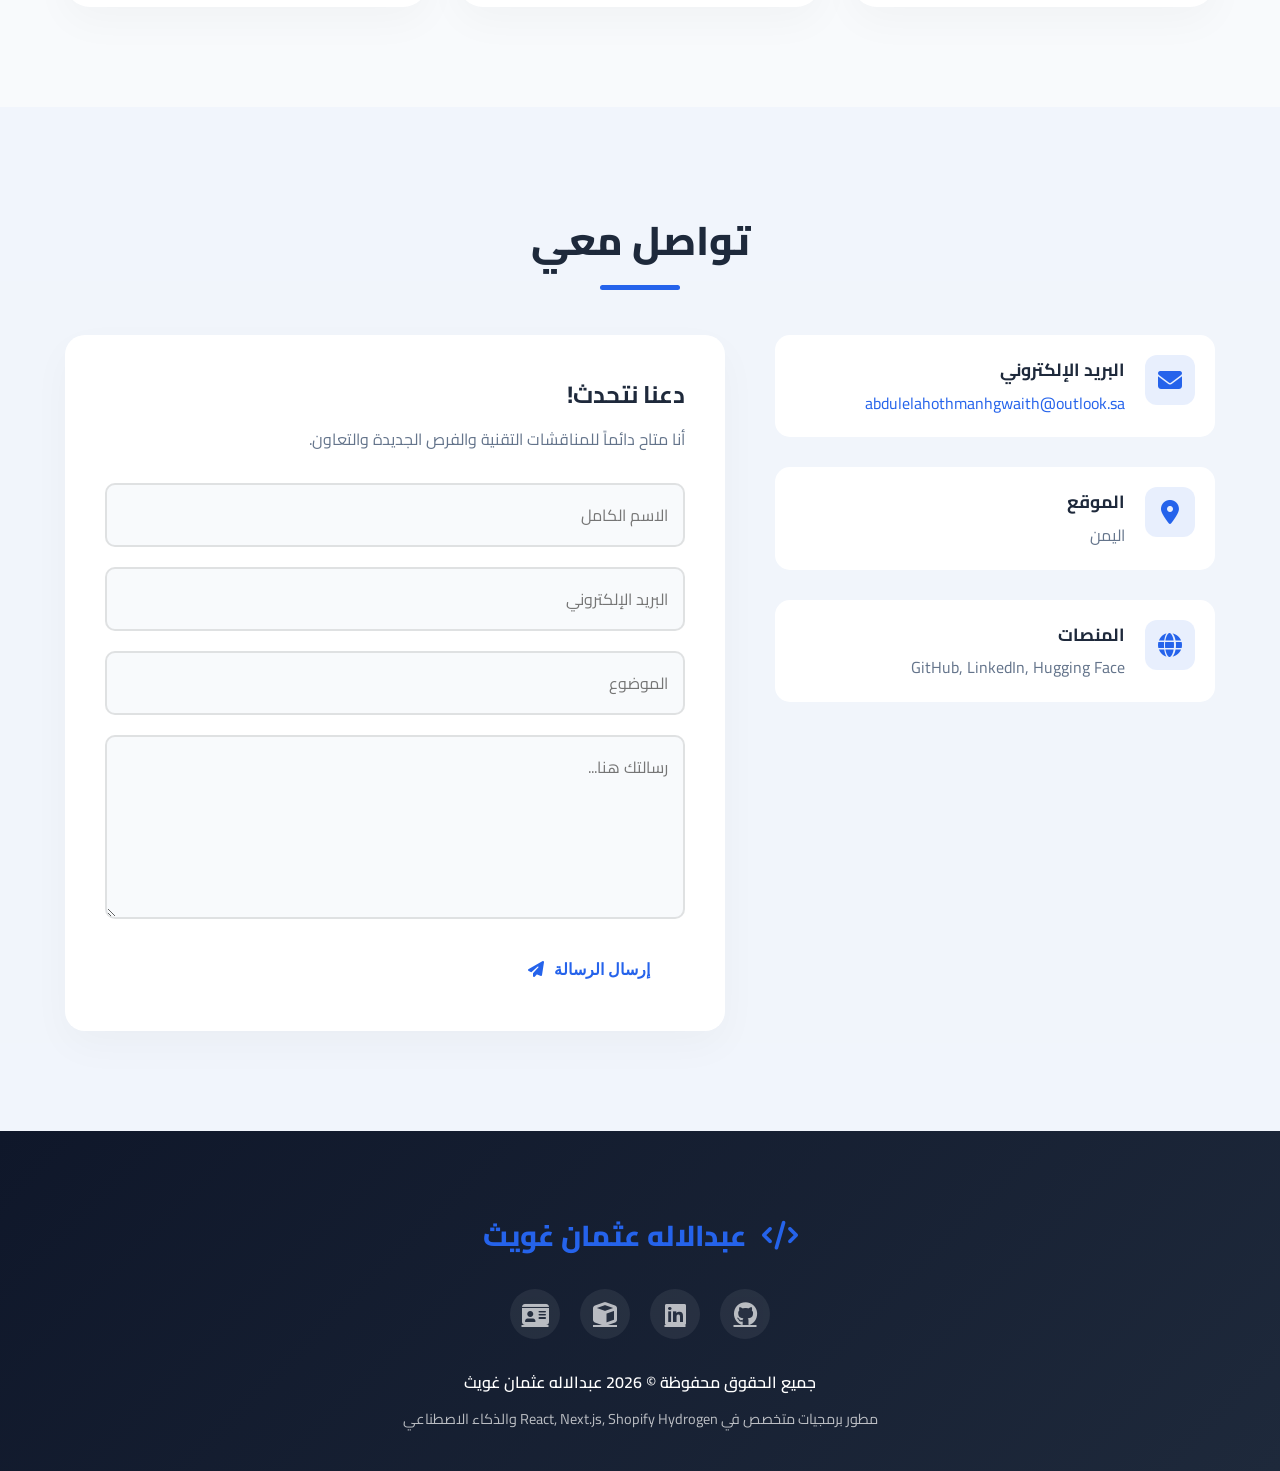
==== commit 99d792a7: "Update website with real projects, skills, and improved design" ====
--- a/index.html
+++ b/index.html
@@ -5,41 +5,47 @@
     <meta name="viewport" content="width=device-width, initial-scale=1.0">
     
     <!-- SEO المتقدم لتحسين الظهور في نتائج البحث -->
-    <title>عبدالاله عثمان غويث | الموقع الشخصي الرسمي | AbdulElah Othman Gwaith</title>
-    <meta name="description" content="الموقع الرسمي لـ عبدالاله عثمان غويث. خبير تقني مهتم بتطوير الويب، الأمن السيبراني، والذكاء الاصطناعي. استكشف مشاريع عبدالاله عثمان غويث وروابط التواصل الرسمية.">
-    <meta name="keywords" content="عبدالاله عثمان غويث, عبد الإله عثمان غويث, عبدالاله عثمان احمد غويث, AbdulElah Othman Gwaith, مطور ويب, خبير تقني, السعودية, جيثب, تكنولوجيا, لينكد إن">
+    <title>عبدالاله عثمان غويث | مطور برمجيات | Abdulelah Ghaweeth</title>
+    <meta name="description" content="موقع عبدالاله عثمان غويث - مطور برمجيات متخصص في React, Next.js, Shopify Hydrogen والذكاء الاصطناعي. استكشف مشاريعي وخبراتي التقنية.">
+    <meta name="keywords" content="عبدالاله عثمان غويث, Abdulelah Ghaweeth, مطور ويب, React Developer, Next.js, Shopify Hydrogen, AI Integration, CSP Security, Yemen">
     <meta name="author" content="عبدالاله عثمان غويث">
     <meta name="robots" content="index, follow">
     
     <!-- Open Graph / Facebook -->
     <meta property="og:type" content="website">
     <meta property="og:url" content="https://abdulelahothmangwaith.github.io/">
-    <meta property="og:title" content="عبدالاله عثمان غويث | الموقع الشخصي الرسمي">
-    <meta property="og:description" content="المساحة الرقمية الرسمية لـ عبدالاله عثمان غويث. روابط التحقق والملفات الشخصية والمشاريع التقنية.">
+    <meta property="og:title" content="عبدالاله عثمان غويث | مطور برمجيات">
+    <meta property="og:description" content="مطور برمجيات متخصص في تقنيات Headless Commerce والذكاء الاصطناعي. استكشف مشاريعي والحلول التقنية المبتكرة.">
     <meta property="og:image" content="https://abdulelahothmangwaith.github.io/profile.png">
 
     <!-- Twitter -->
     <meta property="twitter:card" content="summary_large_image">
     <meta property="twitter:url" content="https://abdulelahothmangwaith.github.io/">
-    <meta property="twitter:title" content="عبدالاله عثمان غويث | الموقع الشخصي الرسمي">
-    <meta property="twitter:description" content="استكشف الروابط الرسمية والمشاريع التقنية لـ عبدالاله عثمان غويث.">
+    <meta property="twitter:title" content="عبدالاله عثمان غويث | مطور برمجيات">
+    <meta property="twitter:description" content="مطور برمجيات متخصص في React, Next.js, Shopify Hydrogen والذكاء الاصطناعي.">
     <meta property="twitter:image" content="https://abdulelahothmangwaith.github.io/profile.png">
 
-    <!-- JSON-LD Schema (مهم جداً لجوجل لربط الاسم بالصورة والموقع) -->
+    <!-- JSON-LD Schema -->
     <script type="application/ld+json">
     {
       "@context": "https://schema.org",
       "@type": "Person",
       "name": "عبدالاله عثمان غويث",
-      "alternateName": ["AbdulElah Othman Gwaith", "عبد الإله عثمان غويث", "عبدالاله عثمان احمد غويث"],
+      "alternateName": ["Abdulelah Ghaweeth", "AbdulElah Othman Gwaith"],
       "url": "https://abdulelahothmangwaith.github.io/",
       "image": "https://abdulelahothmangwaith.github.io/profile.png",
       "sameAs": [
         "https://github.com/AbdulElahOthmanGwaith",
-        "https://www.linkedin.com/in/abdulilah-othman-228948354"
+        "https://www.linkedin.com/in/abdulilah-othman-228948354",
+        "https://orcid.org/0009-0005-2911-8306",
+        "https://huggingface.co/AbdulElahOthmanGwaith"
       ],
-      "jobTitle": "Technical Enthusiast & Web Developer",
-      "description": "عبدالاله عثمان غويث، مهتم بالتقنية وتطوير الويب والأمن السيبراني والذكاء الاصطناعي."
+      "jobTitle": "Software Developer & AI Enthusiast",
+      "description": "مطور برمجيات متخصص في React, Next.js, Shopify Hydrogen والذكاء الاصطناعي.",
+      "location": {
+        "@type": "Place",
+        "name": "Yemen"
+      }
     }
     </script>
 
@@ -55,7 +61,7 @@
         <div class="container">
             <div class="header-content">
                 <a href="#home" class="logo">
-                    <i class="fas fa-user-shield"></i>
+                    <i class="fas fa-code"></i>
                     <span>عبدالاله عثمان غويث</span>
                 </a>
                 <nav>
@@ -64,7 +70,7 @@
                         <li><a href="#about">عني</a></li>
                         <li><a href="#services">الخدمات</a></li>
                         <li><a href="#projects">المشاريع</a></li>
-                        <li><a href="#certs">الشهادات</a></li>
+                        <li><a href="#skills">المهارات</a></li>
                         <li><a href="#links">الروابط</a></li>
                         <li><a href="#contact">تواصل</a></li>
                         <li><button id="theme-toggle" class="theme-btn" title="تغيير المظهر"><i class="fas fa-moon"></i></button></li>
@@ -78,12 +84,13 @@
         <div class="container">
             <div class="hero-content" data-aos="fade-up">
                 <div class="profile-wrapper">
-                    <img src="profile.png" alt="عبدالاله عثمان غويث - صورة الملف الشخصي الرسمية" class="profile-img" loading="lazy">
+                    <img src="profile.png" alt="عبدالاله عثمان غويث - صورة الملف الشخصي" class="profile-img" loading="lazy">
                     <div class="status-badge">متصل</div>
                 </div>
                 <h1 class="hero-title">عبدالاله عثمان غويث</h1>
+                <p class="hero-subtitle">مطور برمجيات | Abdulelah Ghaweeth</p>
                 <p class="hero-description">
-                    مرحباً بك في الموقع الشخصي لـ <strong>عبدالاله عثمان غويث</strong>. أنا شغوف ببناء حلول تقنية مبتكرة وتأمين الفضاء الرقمي.
+                    مرحباً بك! أنا مطور برمجيات شغوف ببناء حلول مبتكرة تجمع بين الأداء العالي والتصميم العصري. أركز على تقنيات <strong>Headless Commerce</strong> و <strong>AI Integration</strong>.
                 </p>
                 <div class="hero-actions">
                     <a href="#projects" class="btn btn-primary">
@@ -92,7 +99,7 @@
                     </a>
                     <a href="https://www.linkedin.com/in/abdulilah-othman-228948354" target="_blank" rel="noopener noreferrer" class="btn btn-outline">
                         <i class="fab fa-linkedin"></i>
-                        تواصل معي مهنياً
+                        تواصل معي
                     </a>
                 </div>
             </div>
@@ -108,13 +115,13 @@
             <div class="about-grid">
                 <div class="card about-card" data-aos="fade-right">
                     <div class="icon-box"><i class="fas fa-user-tie"></i></div>
-                    <h3>من هو عبدالاله عثمان غويث؟</h3>
-                    <p>أنا <strong>عبدالاله عثمان غويث</strong>، متخصص تقني أسعى لترك بصمة إيجابية في العالم الرقمي من خلال الابتكار المستمر والتعلم الدائم في مجالات البرمجة والأمن.</p>
+                    <h3>من أنا؟</h3>
+                    <p>أنا <strong>عبدالاله عثمان غويث</strong> من اليمن، مطور برمجيات متخصص في بناء تطبيقات ويب حديثة وقابلة للتوسع. أركز على تجربة المستخدم والأداء العالي والأمن السيبراني.</p>
                 </div>
                 <div class="card about-card" data-aos="fade-left">
                     <div class="icon-box"><i class="fas fa-bullseye"></i></div>
                     <h3>رؤيتي</h3>
-                    <p>أطمح للمساهمة في تطوير مشاريع تقنية تخدم المجتمع وتعزز من أمن وخصوصية البيانات في العصر الرقمي، مع التركيز على الجودة والابتكار.</p>
+                    <p>أطمح للمساهمة في تطوير حلول تقنية مبتكرة تخدم المجتمع وتعزز من الأمن الرقمي. أؤمن بقوة التعاون والتعلم المستمر في عالم التكنولوجيا المتسارع.</p>
                 </div>
             </div>
         </div>
@@ -126,18 +133,23 @@
             <div class="grid">
                 <div class="card about-card" data-aos="zoom-in">
                     <div class="icon-box"><i class="fas fa-code"></i></div>
-                    <h3>تطوير المواقع</h3>
-                    <p>بناء مواقع إلكترونية عصرية وسريعة متوافقة مع كافة الشاشات باستخدام أحدث التقنيات.</p>
+                    <h3>تطوير الويب الحديث</h3>
+                    <p>بناء تطبيقات ويب باستخدام React, Next.js, و Remix مع أفضل الممارسات والأداء العالي.</p>
                 </div>
                 <div class="card about-card" data-aos="zoom-in" data-aos-delay="100">
-                    <div class="icon-box"><i class="fas fa-user-shield"></i></div>
+                    <div class="icon-box"><i class="fas fa-shopping-cart"></i></div>
+                    <h3>حلول التجارة الإلكترونية</h3>
+                    <p>تطوير متاجر إلكترونية متقدمة باستخدام Shopify Hydrogen وتقنيات Headless Commerce.</p>
+                </div>
+                <div class="card about-card" data-aos="zoom-in" data-aos-delay="200">
+                    <div class="icon-box"><i class="fas fa-shield-alt"></i></div>
                     <h3>الأمن السيبراني</h3>
-                    <p>تقديم حلول لتأمين المواقع والبيانات الشخصية وفحص الثغرات الأمنية لضمان الخصوصية.</p>
-                </div>
-                <div class="card about-card" data-aos="zoom-in" data-aos-delay="200">
-                    <div class="icon-box"><i class="fas fa-chart-line"></i></div>
-                    <h3>تحليل البيانات</h3>
-                    <p>تحليل البيانات الضخمة وتحويلها إلى تقارير ورؤى ذكية تدعم اتخاذ القرارات.</p>
+                    <p>تقديم استشارات أمنية وحلول لتأمين التطبيقات والبيانات وفحص الثغرات الأمنية.</p>
+                </div>
+                <div class="card about-card" data-aos="zoom-in" data-aos-delay="300">
+                    <div class="icon-box"><i class="fas fa-brain"></i></div>
+                    <h3>تكامل الذكاء الاصطناعي</h3>
+                    <p>دمج نماذج الذكاء الاصطناعي والتعلم الآلي في التطبيقات باستخدام Hugging Face و OpenAI.</p>
                 </div>
             </div>
         </div>
@@ -148,132 +160,170 @@
             <h2 class="section-title" data-aos="fade-up">معرض المشاريع</h2>
             <div class="grid">
                 <div class="card project-card" data-aos="fade-up">
-                    <div class="project-img-placeholder"><i class="fas fa-laptop-code"></i></div>
-                    <h3>نظام إدارة البيانات</h3>
-                    <p>مشروع متكامل لإدارة وتحليل البيانات الضخمة بكفاءة عالية.</p>
-                    <div class="tags"><span>HTML</span><span>CSS</span><span>JS</span></div>
+                    <div class="project-img-placeholder"><i class="fas fa-shopping-bag"></i></div>
+                    <h3>Hydrogen Template 2026</h3>
+                    <p>قالب متطور وحديث لمتاجر Shopify باستخدام تقنية Hydrogen. يوفر أداءً عالياً وتجربة مستخدم استثنائية.</p>
+                    <div class="tags"><span>React</span><span>Shopify</span><span>Hydrogen</span><span>Commerce</span></div>
                     <div class="project-links">
                         <a href="https://github.com/AbdulElahOthmanGwaith" target="_blank" class="btn-sm">المصدر <i class="fab fa-github"></i></a>
                     </div>
                 </div>
                 <div class="card project-card" data-aos="fade-up" data-aos-delay="100">
                     <div class="project-img-placeholder"><i class="fas fa-shield-virus"></i></div>
-                    <h3>أداة الفحص الأمني</h3>
-                    <p>تطبيق لفحص الثغرات الأمنية في المواقع والتطبيقات.</p>
-                    <div class="tags"><span>Security</span><span>Python</span></div>
+                    <h3>CSP Security Project</h3>
+                    <p>مرجع شامل وتفاعلي لأمن الويب باللغة العربية. يغطي Content Security Policy وأفضل الممارسات الأمنية.</p>
+                    <div class="tags"><span>Security</span><span>CSP</span><span>Web Safety</span><span>Arabic</span></div>
                     <div class="project-links">
                         <a href="https://github.com/AbdulElahOthmanGwaith" target="_blank" class="btn-sm">المصدر <i class="fab fa-github"></i></a>
                     </div>
                 </div>
                 <div class="card project-card" data-aos="fade-up" data-aos-delay="200">
-                    <div class="project-img-placeholder"><i class="fas fa-mobile-alt"></i></div>
-                    <h3>تطبيق الهوية الرقمية</h3>
-                    <p>منصة لتوثيق الهوية الرقمية والتحقق من البيانات الشخصية.</p>
-                    <div class="tags"><span>Mobile</span><span>React</span></div>
+                    <div class="project-img-placeholder"><i class="fas fa-robot"></i></div>
+                    <h3>Hugging Face Models</h3>
+                    <p>مجموعة من نماذج الذكاء الاصطناعي والأدوات الذكية على منصة Hugging Face للمعالجة الطبيعية للغة.</p>
+                    <div class="tags"><span>AI</span><span>ML</span><span>NLP</span><span>Hugging Face</span></div>
                     <div class="project-links">
-                        <a href="https://github.com/AbdulElahOthmanGwaith" target="_blank" class="btn-sm">المصدر <i class="fab fa-github"></i></a>
-                    </div>
-                </div>
-            </div>
-        </div>
-    </section>
-
-    <section id="certs" class="alt-bg">
-        <div class="container">
-            <h2 class="section-title" data-aos="fade-up">الشهادات والإنجازات</h2>
-            <div class="certs-list">
-                <div class="cert-item" data-aos="fade-right">
-                    <i class="fas fa-certificate"></i>
-                    <div class="cert-info">
-                        <h4>شهادة في تطوير الويب المتكامل</h4>
-                        <p>أكاديمية التقنية العالمية - 2025</p>
-                    </div>
-                </div>
-                <div class="cert-item" data-aos="fade-right" data-aos-delay="100">
-                    <i class="fas fa-certificate"></i>
-                    <div class="cert-info">
-                        <h4>أساسيات الأمن السيبراني</h4>
-                        <p>منصة التدريب الإلكتروني - 2024</p>
-                    </div>
-                </div>
-                <div class="cert-item" data-aos="fade-right" data-aos-delay="200">
-                    <i class="fas fa-certificate"></i>
-                    <div class="cert-info">
-                        <h4>تحليل البيانات المتقدم</h4>
-                        <p>مركز الابتكار الرقمي - 2024</p>
-                    </div>
-                </div>
-            </div>
-        </div>
-    </section>
-
-    <section id="skills">
+                        <a href="https://huggingface.co/AbdulElahOthmanGwaith" target="_blank" class="btn-sm">الملف الشخصي <i class="fas fa-external-link-alt"></i></a>
+                    </div>
+                </div>
+            </div>
+        </div>
+    </section>
+
+    <section id="skills" class="alt-bg">
         <div class="container">
             <h2 class="section-title" data-aos="fade-up">الخبرات والمهارات التقنية</h2>
             <div class="skills-grid">
+                <div class="skill-item" data-aos="zoom-in" data-aos-delay="0">
+                    <i class="fab fa-react"></i>
+                    <span>React</span>
+                    <div class="progress-bar"><div class="progress" style="width: 95%"></div></div>
+                </div>
                 <div class="skill-item" data-aos="zoom-in" data-aos-delay="100">
-                    <i class="fas fa-laptop-code"></i>
-                    <span>تطوير الواجهات</span>
+                    <i class="fas fa-layer-group"></i>
+                    <span>Next.js</span>
+                    <div class="progress-bar"><div class="progress" style="width: 92%"></div></div>
+                </div>
+                <div class="skill-item" data-aos="zoom-in" data-aos-delay="200">
+                    <i class="fas fa-shopping-cart"></i>
+                    <span>Shopify Hydrogen</span>
+                    <div class="progress-bar"><div class="progress" style="width: 88%"></div></div>
+                </div>
+                <div class="skill-item" data-aos="zoom-in" data-aos-delay="300">
+                    <i class="fab fa-node-js"></i>
+                    <span>Node.js</span>
                     <div class="progress-bar"><div class="progress" style="width: 90%"></div></div>
                 </div>
-                <div class="skill-item" data-aos="zoom-in" data-aos-delay="200">
-                    <i class="fas fa-user-shield"></i>
+                <div class="skill-item" data-aos="zoom-in" data-aos-delay="400">
+                    <i class="fab fa-python"></i>
+                    <span>Python</span>
+                    <div class="progress-bar"><div class="progress" style="width: 85%"></div></div>
+                </div>
+                <div class="skill-item" data-aos="zoom-in" data-aos-delay="500">
+                    <i class="fas fa-brain"></i>
+                    <span>Hugging Face & AI</span>
+                    <div class="progress-bar"><div class="progress" style="width: 80%"></div></div>
+                </div>
+                <div class="skill-item" data-aos="zoom-in" data-aos-delay="600">
+                    <i class="fas fa-shield-alt"></i>
                     <span>الأمن السيبراني</span>
                     <div class="progress-bar"><div class="progress" style="width: 85%"></div></div>
                 </div>
-                <div class="skill-item" data-aos="zoom-in" data-aos-delay="300">
-                    <i class="fas fa-brain"></i>
-                    <span>الذكاء الاصطناعي</span>
+                <div class="skill-item" data-aos="zoom-in" data-aos-delay="700">
+                    <i class="fab fa-golang"></i>
+                    <span>Go</span>
                     <div class="progress-bar"><div class="progress" style="width: 75%"></div></div>
                 </div>
-                <div class="skill-item" data-aos="zoom-in" data-aos-delay="400">
-                    <i class="fas fa-server"></i>
-                    <span>إدارة السيرفرات</span>
-                    <div class="progress-bar"><div class="progress" style="width: 80%"></div></div>
-                </div>
-            </div>
-        </div>
-    </section>
-
-    <section id="links" class="alt-bg">
-        <div class="container">
-            <h2 class="section-title" data-aos="fade-up">الروابط الرسمية لـ عبدالاله عثمان غويث</h2>
+            </div>
+        </div>
+    </section>
+
+    <section id="links">
+        <div class="container">
+            <h2 class="section-title" data-aos="fade-up">الروابط الرسمية</h2>
             <div class="grid">
                 <div class="card link-card" data-aos="flip-left">
                     <div class="card-header github">
                         <i class="fab fa-github"></i>
                     </div>
                     <h3>GitHub</h3>
-                    <p>المستودع الرسمي لمشاريع عبدالاله عثمان غويث البرمجية وأكواد المصدر المفتوح.</p>
-                    <a href="https://github.com/AbdulElahOthmanGwaith" target="_blank" rel="noopener noreferrer" class="btn btn-dark">زيارة مستودع عبدالاله</a>
+                    <p>استكشف مشاريعي البرمجية والأكواد المفتوحة المصدر على GitHub.</p>
+                    <a href="https://github.com/AbdulElahOthmanGwaith" target="_blank" rel="noopener noreferrer" class="btn btn-dark">زيارة ملفي</a>
                 </div>
                 <div class="card link-card" data-aos="flip-up">
                     <div class="card-header linkedin-card">
                         <i class="fab fa-linkedin"></i>
                     </div>
                     <h3>LinkedIn</h3>
-                    <p>تواصل مع عبدالاله عثمان غويث مهنياً واطلع على مسيرته وخبراته العملية.</p>
-                    <a href="https://www.linkedin.com/in/abdulilah-othman-228948354" target="_blank" rel="noopener noreferrer" class="btn btn-linkedin">زيارة الملف الشخصي</a>
+                    <p>تواصل معي مهنياً واطلع على خبراتي ومسيرتي العملية.</p>
+                    <a href="https://www.linkedin.com/in/abdulilah-othman-228948354" target="_blank" rel="noopener noreferrer" class="btn btn-linkedin">الملف الشخصي</a>
                 </div>
                 <div class="card link-card" data-aos="flip-right">
+                    <div class="card-header huggingface-card">
+                        <i class="fas fa-cube"></i>
+                    </div>
+                    <h3>Hugging Face</h3>
+                    <p>نماذجي وأدواتي الذكية في مجال معالجة اللغة الطبيعية والذكاء الاصطناعي.</p>
+                    <a href="https://huggingface.co/AbdulElahOthmanGwaith" target="_blank" rel="noopener noreferrer" class="btn btn-huggingface">استكشف النماذج</a>
+                </div>
+                <div class="card link-card" data-aos="flip-left" data-aos-delay="100">
+                    <div class="card-header orcid-card">
+                        <i class="fas fa-id-card"></i>
+                    </div>
+                    <h3>ORCID</h3>
+                    <p>معرّف ORCID الرسمي للتحقق من هويتي الأكاديمية والمهنية.</p>
+                    <a href="https://orcid.org/0009-0005-2911-8306" target="_blank" rel="noopener noreferrer" class="btn btn-orcid">عرض الملف</a>
+                </div>
+                <div class="card link-card" data-aos="flip-up" data-aos-delay="100">
                     <div class="card-header google-card">
                         <i class="fab fa-google"></i>
                     </div>
                     <h3>التحقق من Google</h3>
-                    <p>ملف التوثيق الرسمي لملكية النطاق وخدمات البحث لـ عبدالاله عثمان غويث.</p>
+                    <p>ملف التوثيق الرسمي لملكية النطاق وخدمات البحث.</p>
                     <a href="https://abdulelahothmangwaith.github.io/google3c147320b7d46152.html" target="_blank" rel="noopener noreferrer" class="btn btn-google">عرض التوثيق</a>
                 </div>
-            </div>
-        </div>
-    </section>
-
-    <section id="contact">
+                <div class="card link-card" data-aos="flip-right" data-aos-delay="100">
+                    <div class="card-header email-card">
+                        <i class="fas fa-envelope"></i>
+                    </div>
+                    <h3>البريد الإلكتروني</h3>
+                    <p>تواصل معي مباشرة عبر بريدي الإلكتروني الرسمي.</p>
+                    <a href="mailto:abdulelahothmanhgwaith@outlook.sa" class="btn btn-email">أرسل بريد</a>
+                </div>
+            </div>
+        </div>
+    </section>
+
+    <section id="contact" class="alt-bg">
         <div class="container">
             <h2 class="section-title" data-aos="fade-up">تواصل معي</h2>
             <div class="contact-wrapper">
-                <div class="contact-form" data-aos="fade-right">
+                <div class="contact-info" data-aos="fade-right">
+                    <div class="info-item">
+                        <i class="fas fa-envelope"></i>
+                        <div>
+                            <h4>البريد الإلكتروني</h4>
+                            <p><a href="mailto:abdulelahothmanhgwaith@outlook.sa">abdulelahothmanhgwaith@outlook.sa</a></p>
+                        </div>
+                    </div>
+                    <div class="info-item">
+                        <i class="fas fa-map-marker-alt"></i>
+                        <div>
+                            <h4>الموقع</h4>
+                            <p>اليمن</p>
+                        </div>
+                    </div>
+                    <div class="info-item">
+                        <i class="fas fa-globe"></i>
+                        <div>
+                            <h4>المنصات</h4>
+                            <p>GitHub, LinkedIn, Hugging Face</p>
+                        </div>
+                    </div>
+                </div>
+                <div class="contact-form" data-aos="fade-left">
                     <h3>دعنا نتحدث!</h3>
-                    <p>أنا متاح دائماً للمناقشات التقنية، فرص العمل، أو حتى مجرد إلقاء التحية.</p>
+                    <p>أنا متاح دائماً للمناقشات التقنية والفرص الجديدة والتعاون.</p>
                     <form>
                         <div class="form-group">
                             <input type="text" placeholder="الاسم الكامل" required>
@@ -282,21 +332,14 @@
                             <input type="email" placeholder="البريد الإلكتروني" required>
                         </div>
                         <div class="form-group">
+                            <input type="text" placeholder="الموضوع" required>
+                        </div>
+                        <div class="form-group">
                             <textarea placeholder="رسالتك هنا..." rows="5" required></textarea>
                         </div>
                         <button type="submit" class="btn btn-primary">إرسال الرسالة <i class="fas fa-paper-plane"></i></button>
                     </form>
                 </div>
-                <div class="contact-info" data-aos="fade-left">
-                    <div class="info-item">
-                        <i class="fas fa-envelope"></i>
-                        <span>abdulelahothmanhgwaith@outlook.sa</span>
-                    </div>
-                    <div class="info-item">
-                        <i class="fas fa-map-marker-alt"></i>
-                        <span>المملكة العربية السعودية</span>
-                    </div>
-                </div>
             </div>
         </div>
     </section>
@@ -305,19 +348,17 @@
         <div class="container">
             <div class="footer-content">
                 <div class="footer-logo">
-                    <i class="fas fa-user-shield"></i>
+                    <i class="fas fa-code"></i>
                     <span>عبدالاله عثمان غويث</span>
                 </div>
                 <div class="social-links">
                     <a href="https://github.com/AbdulElahOthmanGwaith" target="_blank" rel="noopener noreferrer" title="GitHub"><i class="fab fa-github"></i></a>
                     <a href="https://www.linkedin.com/in/abdulilah-othman-228948354" target="_blank" rel="noopener noreferrer" title="LinkedIn"><i class="fab fa-linkedin"></i></a>
-                    <a href="#" target="_blank" rel="noopener noreferrer" title="Twitter"><i class="fab fa-twitter"></i></a>
-                    <a href="#" target="_blank" rel="noopener noreferrer" title="Instagram"><i class="fab fa-instagram"></i></a>
+                    <a href="https://huggingface.co/AbdulElahOthmanGwaith" target="_blank" rel="noopener noreferrer" title="Hugging Face"><i class="fas fa-cube"></i></a>
+                    <a href="https://orcid.org/0009-0005-2911-8306" target="_blank" rel="noopener noreferrer" title="ORCID"><i class="fas fa-id-card"></i></a>
                 </div>
                 <p class="copyright">جميع الحقوق محفوظة &copy; 2026 عبدالاله عثمان غويث</p>
-                <div class="visitor-counter">
-                    <i class="fas fa-eye"></i> زائر رقم: 1,240
-                </div>
+                <p class="footer-text">مطور برمجيات متخصص في React, Next.js, Shopify Hydrogen والذكاء الاصطناعي</p>
             </div>
         </div>
     </footer>
@@ -334,9 +375,19 @@
         const body = document.body;
         const icon = themeToggle.querySelector('i');
 
+        // Check for saved theme preference or default to light mode
+        const currentTheme = localStorage.getItem('theme') || 'light-theme';
+        body.classList.add(currentTheme);
+        if (currentTheme === 'dark-theme') {
+            icon.classList.replace('fa-moon', 'fa-sun');
+        }
+
         themeToggle.addEventListener('click', () => {
             body.classList.toggle('dark-theme');
             body.classList.toggle('light-theme');
+            
+            const theme = body.classList.contains('dark-theme') ? 'dark-theme' : 'light-theme';
+            localStorage.setItem('theme', theme);
             
             if (body.classList.contains('dark-theme')) {
                 icon.classList.replace('fa-moon', 'fa-sun');
@@ -344,6 +395,17 @@
                 icon.classList.replace('fa-sun', 'fa-moon');
             }
         });
+
+        // Smooth scroll for navigation links
+        document.querySelectorAll('a[href^="#"]').forEach(anchor => {
+            anchor.addEventListener('click', function (e) {
+                e.preventDefault();
+                const target = document.querySelector(this.getAttribute('href'));
+                if (target) {
+                    target.scrollIntoView({ behavior: 'smooth' });
+                }
+            });
+        });
     </script>
 </body>
 </html>
--- a/css/styles.css
+++ b/css/styles.css
@@ -71,6 +71,11 @@
     color: var(--primary);
     font-weight: 800;
     font-size: 1.3rem;
+    transition: var(--transition);
+}
+
+.logo:hover {
+    transform: scale(1.05);
 }
 
 nav ul {
@@ -86,6 +91,22 @@
     font-weight: 600;
     font-size: 0.95rem;
     transition: var(--transition);
+    position: relative;
+}
+
+nav a::after {
+    content: '';
+    position: absolute;
+    bottom: -5px;
+    left: 0;
+    width: 0;
+    height: 2px;
+    background: var(--primary);
+    transition: width 0.3s ease;
+}
+
+nav a:hover::after {
+    width: 100%;
 }
 
 nav a:hover {
@@ -100,6 +121,11 @@
     font-size: 1.2rem;
     padding: 5px;
     transition: var(--transition);
+}
+
+.theme-btn:hover {
+    color: var(--primary);
+    transform: rotate(20deg);
 }
 
 /* Hero Section */
@@ -125,6 +151,11 @@
     object-fit: cover;
     background: white;
     box-shadow: 0 20px 50px rgba(0,0,0,0.3);
+    transition: var(--transition);
+}
+
+.profile-wrapper:hover .profile-img {
+    transform: scale(1.05) rotateZ(5deg);
 }
 
 .status-badge {
@@ -137,18 +168,31 @@
     font-size: 0.8rem;
     font-weight: bold;
     box-shadow: 0 4px 10px rgba(0,0,0,0.2);
+    animation: pulse 2s infinite;
+}
+
+@keyframes pulse {
+    0%, 100% { opacity: 1; }
+    50% { opacity: 0.7; }
 }
 
 .hero-title {
     font-size: 4rem;
     font-weight: 900;
-    margin-bottom: 20px;
+    margin-bottom: 10px;
     text-shadow: 0 2px 10px rgba(0,0,0,0.2);
     line-height: 1.2;
 }
 
+.hero-subtitle {
+    font-size: 1.3rem;
+    margin-bottom: 20px;
+    opacity: 0.9;
+    font-weight: 600;
+}
+
 .hero-description {
-    font-size: 1.4rem;
+    font-size: 1.2rem;
     max-width: 800px;
     margin: 0 auto 40px;
     opacity: 0.9;
@@ -158,6 +202,7 @@
     display: flex;
     justify-content: center;
     gap: 20px;
+    flex-wrap: wrap;
 }
 
 .btn {
@@ -169,6 +214,9 @@
     align-items: center;
     gap: 10px;
     transition: var(--transition);
+    border: none;
+    cursor: pointer;
+    font-size: 1rem;
 }
 
 .btn-primary {
@@ -241,11 +289,23 @@
 
 .card:hover {
     transform: translateY(-10px);
+    box-shadow: 0 20px 50px rgba(0,0,0,0.08);
 }
 
 .about-card {
     padding: 40px;
     text-align: center;
+}
+
+.about-card h3 {
+    font-size: 1.5rem;
+    margin-bottom: 15px;
+    color: var(--text);
+}
+
+.about-card p {
+    color: var(--text-light);
+    line-height: 1.8;
 }
 
 .icon-box {
@@ -259,6 +319,13 @@
     justify-content: center;
     font-size: 2rem;
     margin: 0 auto 25px;
+    transition: var(--transition);
+}
+
+.about-card:hover .icon-box {
+    background: var(--primary);
+    color: white;
+    transform: scale(1.1);
 }
 
 /* Projects */
@@ -280,17 +347,32 @@
 
 .project-img-placeholder {
     height: 150px;
-    background: var(--primary);
+    background: linear-gradient(135deg, var(--primary), var(--primary-dark));
     display: flex;
     align-items: center;
     justify-content: center;
     font-size: 3rem;
     color: white;
-    opacity: 0.8;
-}
-
-.project-card h3 { padding: 20px 20px 10px; }
-.project-card p { padding: 0 20px 20px; font-size: 0.9rem; }
+    opacity: 0.9;
+    transition: var(--transition);
+}
+
+.project-card:hover .project-img-placeholder {
+    opacity: 1;
+    transform: scale(1.05);
+}
+
+.project-card h3 { 
+    padding: 20px 20px 10px; 
+    color: var(--text);
+    font-size: 1.3rem;
+}
+
+.project-card p { 
+    padding: 0 20px 20px; 
+    font-size: 0.9rem; 
+    color: var(--text-light);
+}
 
 .tags {
     padding: 0 20px 20px;
@@ -306,6 +388,12 @@
     border-radius: 20px;
     font-size: 0.75rem;
     font-weight: bold;
+    transition: var(--transition);
+}
+
+.tags span:hover {
+    background: var(--primary);
+    color: white;
 }
 
 .project-links {
@@ -326,6 +414,13 @@
     transition: var(--transition);
     background: var(--primary);
     color: white;
+    border: none;
+    cursor: pointer;
+}
+
+.btn-sm:hover {
+    background: var(--primary-dark);
+    transform: translateY(-2px);
 }
 
 /* Skills */
@@ -344,10 +439,27 @@
     transition: var(--transition);
 }
 
+.skill-item:hover {
+    transform: translateY(-8px);
+    box-shadow: 0 15px 40px rgba(0,0,0,0.08);
+}
+
 .skill-item i {
     font-size: 2.5rem;
     color: var(--primary);
     margin-bottom: 20px;
+    transition: var(--transition);
+}
+
+.skill-item:hover i {
+    transform: scale(1.2) rotateZ(10deg);
+}
+
+.skill-item span {
+    display: block;
+    font-weight: 600;
+    margin-bottom: 15px;
+    color: var(--text);
 }
 
 .progress-bar {
@@ -360,8 +472,13 @@
 
 .progress {
     height: 100%;
-    background: var(--primary);
+    background: linear-gradient(90deg, var(--primary), var(--accent));
     border-radius: 10px;
+    animation: fillProgress 1s ease-out forwards;
+}
+
+@keyframes fillProgress {
+    from { width: 0; }
 }
 
 /* Links Section */
@@ -377,19 +494,53 @@
     justify-content: center;
     font-size: 3.5rem;
     color: white;
+    transition: var(--transition);
+}
+
+.link-card:hover .card-header {
+    transform: scale(1.1);
 }
 
 .github { background: #24292e; }
 .linkedin-card { background: #0077b5; }
 .google-card { background: #4285f4; }
-
-.link-card h3 { margin: 25px 0 10px; text-align: center; }
-.link-card p { padding: 0 25px; margin-bottom: 25px; text-align: center; }
-.link-card .btn { margin: 0 auto 30px; width: 80%; justify-content: center; }
+.huggingface-card { background: #ffd21e; color: #000 !important; }
+.orcid-card { background: #a6ce39; }
+.email-card { background: #ea4335; }
+
+.link-card h3 { 
+    margin: 25px 0 10px; 
+    text-align: center; 
+    color: var(--text);
+    font-size: 1.3rem;
+}
+
+.link-card p { 
+    padding: 0 25px; 
+    margin-bottom: 25px; 
+    text-align: center; 
+    color: var(--text-light);
+}
+
+.link-card .btn { 
+    margin: 0 auto 30px; 
+    width: 80%; 
+    justify-content: center; 
+}
 
 .btn-dark { background: #24292e; color: white; }
 .btn-linkedin { background: #0077b5; color: white; }
 .btn-google { background: #4285f4; color: white; }
+.btn-huggingface { background: #ffd21e; color: #000; }
+.btn-orcid { background: #a6ce39; color: white; }
+.btn-email { background: #ea4335; color: white; }
+
+.btn-dark:hover { background: #1a1f26; }
+.btn-linkedin:hover { background: #005a8b; }
+.btn-google:hover { background: #357ae8; }
+.btn-huggingface:hover { background: #ffcd00; }
+.btn-orcid:hover { background: #95bb2f; }
+.btn-email:hover { background: #d33426; }
 
 /* Contact */
 .contact-wrapper {
@@ -402,50 +553,124 @@
 .contact-info {
     display: flex;
     flex-direction: column;
+    gap: 30px;
+}
+
+.info-item {
+    display: flex;
+    align-items: flex-start;
     gap: 20px;
-}
-
-.info-item {
-    display: flex;
-    align-items: center;
-    gap: 15px;
+    padding: 20px;
+    background: var(--card);
+    border-radius: 15px;
+    transition: var(--transition);
+}
+
+.info-item:hover {
+    transform: translateX(-10px);
+    box-shadow: 0 10px 30px rgba(0,0,0,0.05);
+}
+
+.info-item i {
+    width: 50px;
+    height: 50px;
+    background: rgba(37, 99, 235, 0.1);
+    color: var(--primary);
+    border-radius: 12px;
+    display: flex;
+    align-items: center;
+    justify-content: center;
+    font-size: 1.5rem;
+    flex-shrink: 0;
+    transition: var(--transition);
+}
+
+.info-item:hover i {
+    background: var(--primary);
+    color: white;
+    transform: scale(1.1);
+}
+
+.info-item h4 {
+    color: var(--text);
+    margin-bottom: 5px;
     font-size: 1.1rem;
 }
 
-.info-item i {
-    width: 40px;
-    height: 40px;
-    background: rgba(37, 99, 235, 0.1);
-    color: var(--primary);
-    border-radius: 10px;
-    display: flex;
-    align-items: center;
-    justify-content: center;
+.info-item p {
+    color: var(--text-light);
+    margin: 0;
+}
+
+.info-item a {
+    color: var(--primary);
+    text-decoration: none;
+    transition: var(--transition);
+}
+
+.info-item a:hover {
+    text-decoration: underline;
 }
 
 .contact-form {
     background: var(--card);
     padding: 40px;
     border-radius: 20px;
-}
-
-.form-group { margin-bottom: 20px; }
-.form-group input, .form-group textarea {
+    box-shadow: 0 15px 40px rgba(0,0,0,0.03);
+}
+
+.contact-form h3 {
+    color: var(--text);
+    margin-bottom: 10px;
+    font-size: 1.5rem;
+}
+
+.contact-form p {
+    color: var(--text-light);
+    margin-bottom: 30px;
+}
+
+.form-group { 
+    margin-bottom: 20px; 
+}
+
+.form-group input, 
+.form-group textarea {
     width: 100%;
     padding: 15px;
-    border: 1px solid rgba(0,0,0,0.1);
+    border: 2px solid rgba(0,0,0,0.1);
     border-radius: 10px;
     background: var(--bg);
     color: var(--text);
     font-family: inherit;
+    font-size: 1rem;
+    transition: var(--transition);
+}
+
+.form-group input:focus, 
+.form-group textarea:focus {
+    outline: none;
+    border-color: var(--primary);
+    box-shadow: 0 0 0 3px rgba(37, 99, 235, 0.1);
+}
+
+.form-group textarea {
+    resize: vertical;
+    min-height: 120px;
 }
 
 /* Footer */
 footer {
-    background: #0f172a;
+    background: linear-gradient(135deg, #0f172a 0%, #1e293b 100%);
     color: white;
     padding: 80px 0 40px;
     text-align: center;
+}
+
+.footer-content {
+    display: flex;
+    flex-direction: column;
+    align-items: center;
 }
 
 .footer-logo {
@@ -471,24 +696,131 @@
     font-size: 1.5rem;
     transition: var(--transition);
     opacity: 0.7;
+    width: 50px;
+    height: 50px;
+    display: flex;
+    align-items: center;
+    justify-content: center;
+    border-radius: 50%;
+    background: rgba(255, 255, 255, 0.1);
 }
 
 .social-links a:hover {
     opacity: 1;
     color: var(--primary);
-}
-
-.visitor-counter {
-    margin-top: 20px;
+    background: rgba(37, 99, 235, 0.2);
+    transform: translateY(-5px);
+}
+
+.copyright {
+    font-weight: 600;
+    margin-bottom: 10px;
+}
+
+.footer-text {
     font-size: 0.9rem;
-    opacity: 0.5;
+    opacity: 0.7;
 }
 
 /* Responsive */
 @media (max-width: 768px) {
-    .hero-title { font-size: 2.5rem; }
-    .about-grid { grid-template-columns: 1fr; }
-    .header-content { flex-direction: column; gap: 15px; }
-    nav ul { gap: 15px; }
-    .contact-wrapper { grid-template-columns: 1fr; }
-}
+    .hero-title { 
+        font-size: 2.5rem; 
+    }
+
+    .hero-subtitle {
+        font-size: 1.1rem;
+    }
+
+    .hero-description {
+        font-size: 1rem;
+    }
+
+    .about-grid { 
+        grid-template-columns: 1fr; 
+    }
+
+    .header-content { 
+        flex-direction: column; 
+        gap: 15px; 
+    }
+
+    nav ul { 
+        gap: 15px; 
+        flex-wrap: wrap;
+        justify-content: center;
+    }
+
+    nav a {
+        font-size: 0.85rem;
+    }
+
+    .contact-wrapper { 
+        grid-template-columns: 1fr; 
+    }
+
+    .section-title {
+        font-size: 2rem;
+    }
+
+    .skills-grid {
+        grid-template-columns: repeat(2, 1fr);
+    }
+
+    .grid {
+        grid-template-columns: 1fr;
+    }
+
+    .hero-actions {
+        flex-direction: column;
+        align-items: center;
+    }
+
+    .btn {
+        width: 100%;
+        justify-content: center;
+    }
+}
+
+@media (max-width: 480px) {
+    .hero-title { 
+        font-size: 1.8rem; 
+    }
+
+    .hero-subtitle {
+        font-size: 1rem;
+    }
+
+    .hero-description {
+        font-size: 0.9rem;
+    }
+
+    nav ul {
+        gap: 10px;
+    }
+
+    nav a {
+        font-size: 0.75rem;
+    }
+
+    .skills-grid {
+        grid-template-columns: 1fr;
+    }
+
+    .section-title {
+        font-size: 1.5rem;
+        margin-bottom: 40px;
+    }
+
+    .section-title::after {
+        width: 60px;
+    }
+
+    .contact-form {
+        padding: 25px;
+    }
+
+    .info-item {
+        padding: 15px;
+    }
+}
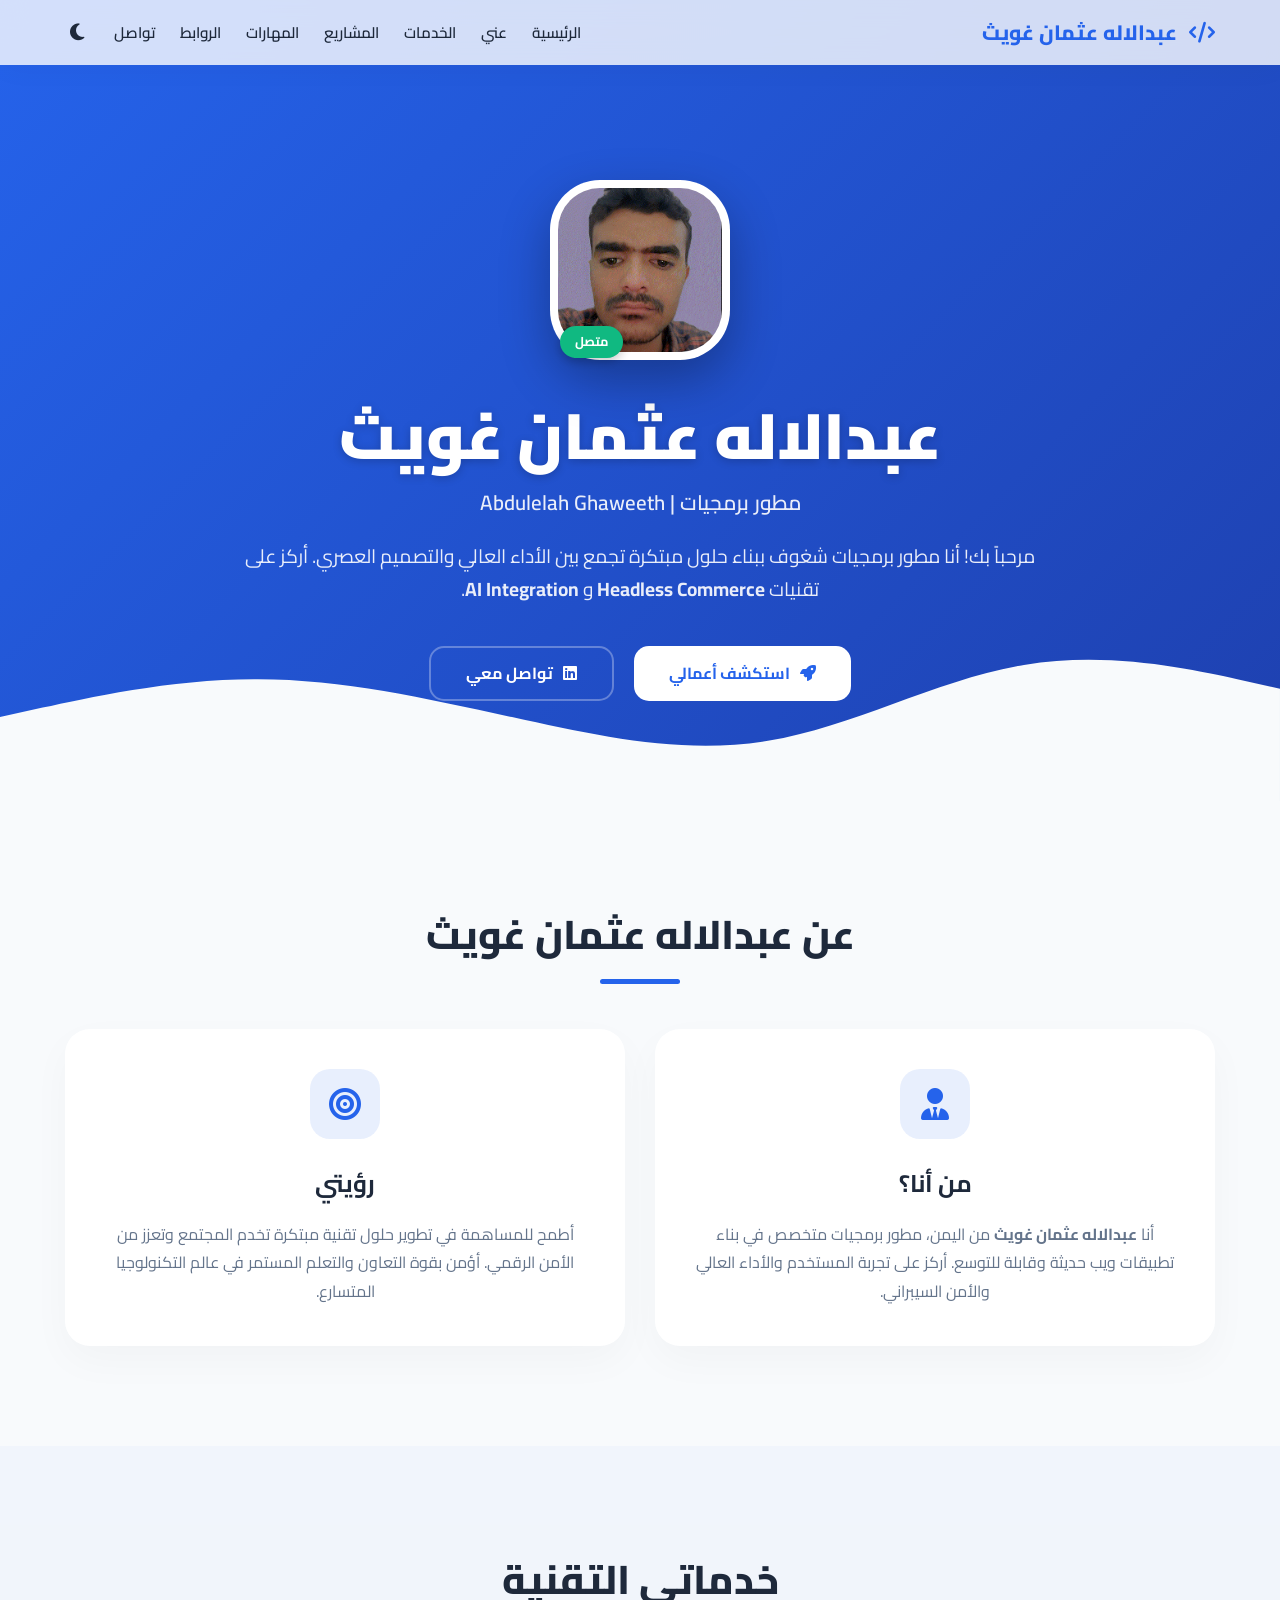
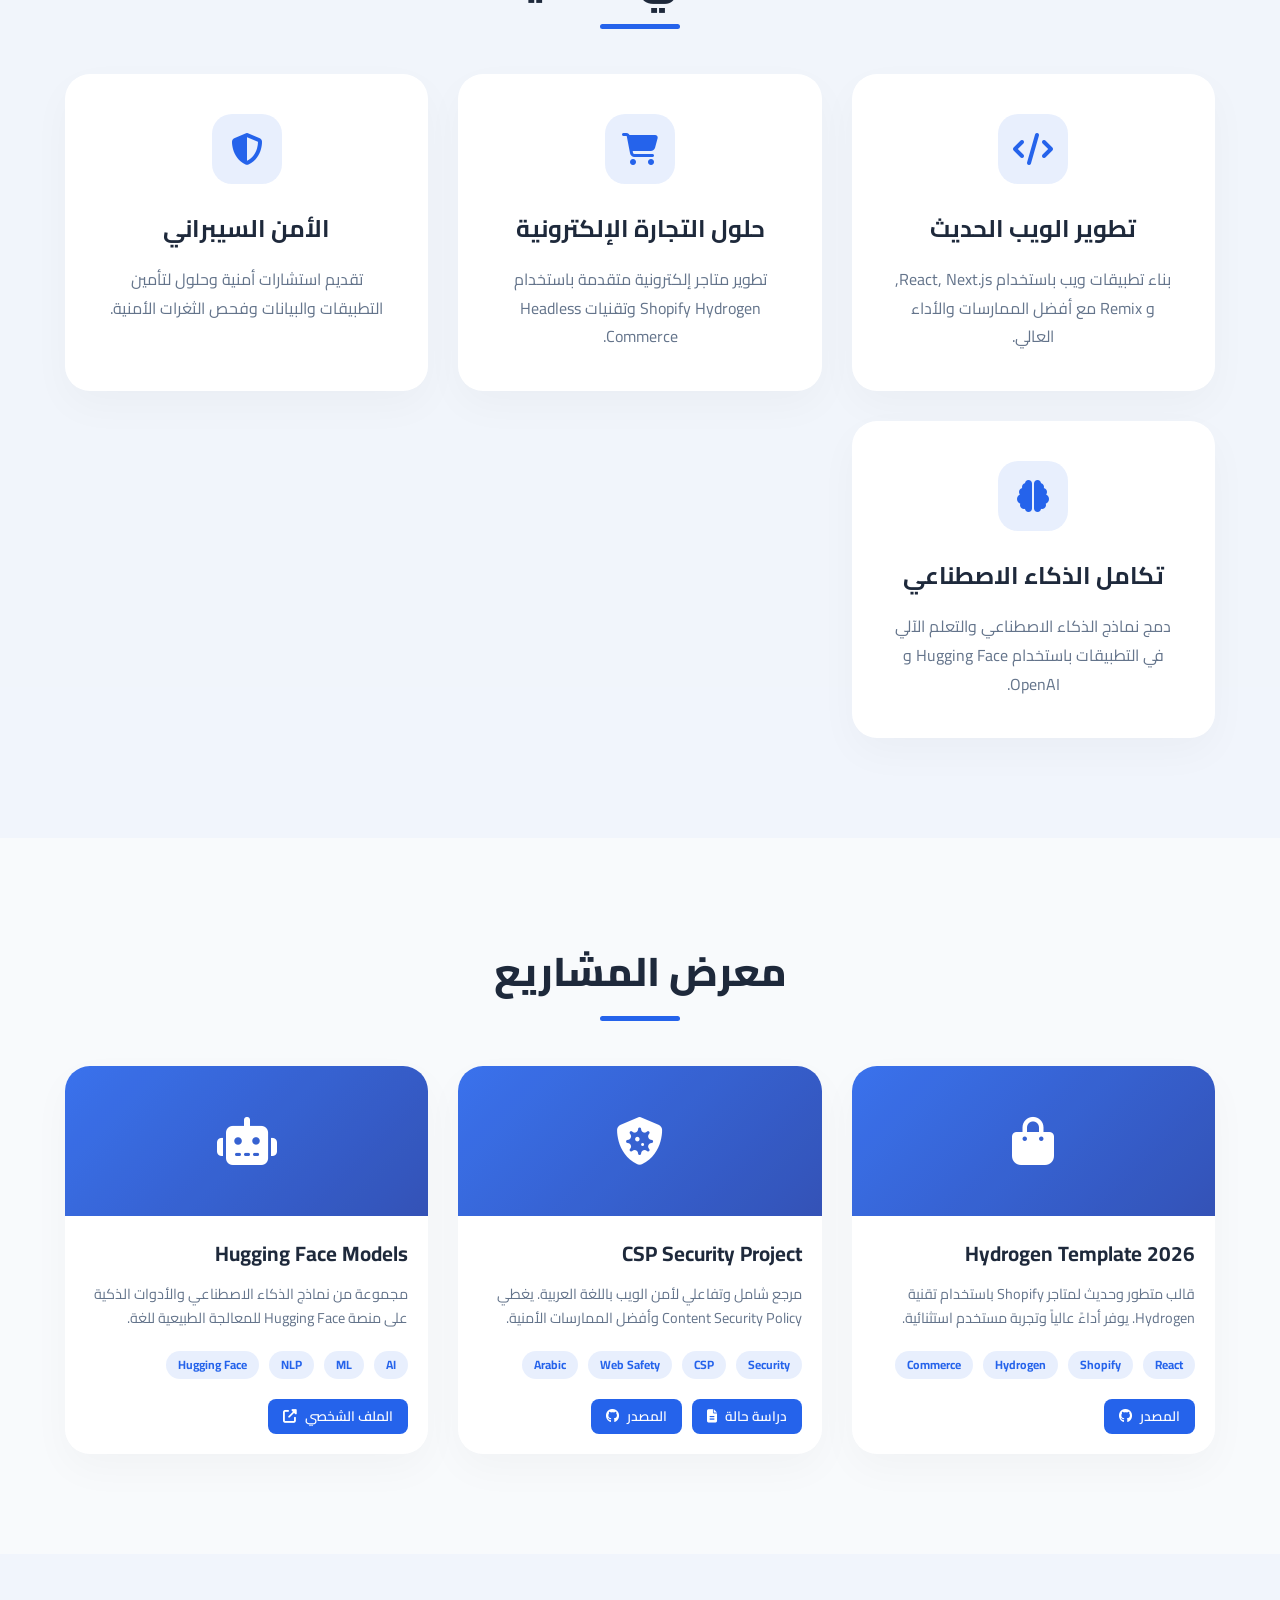
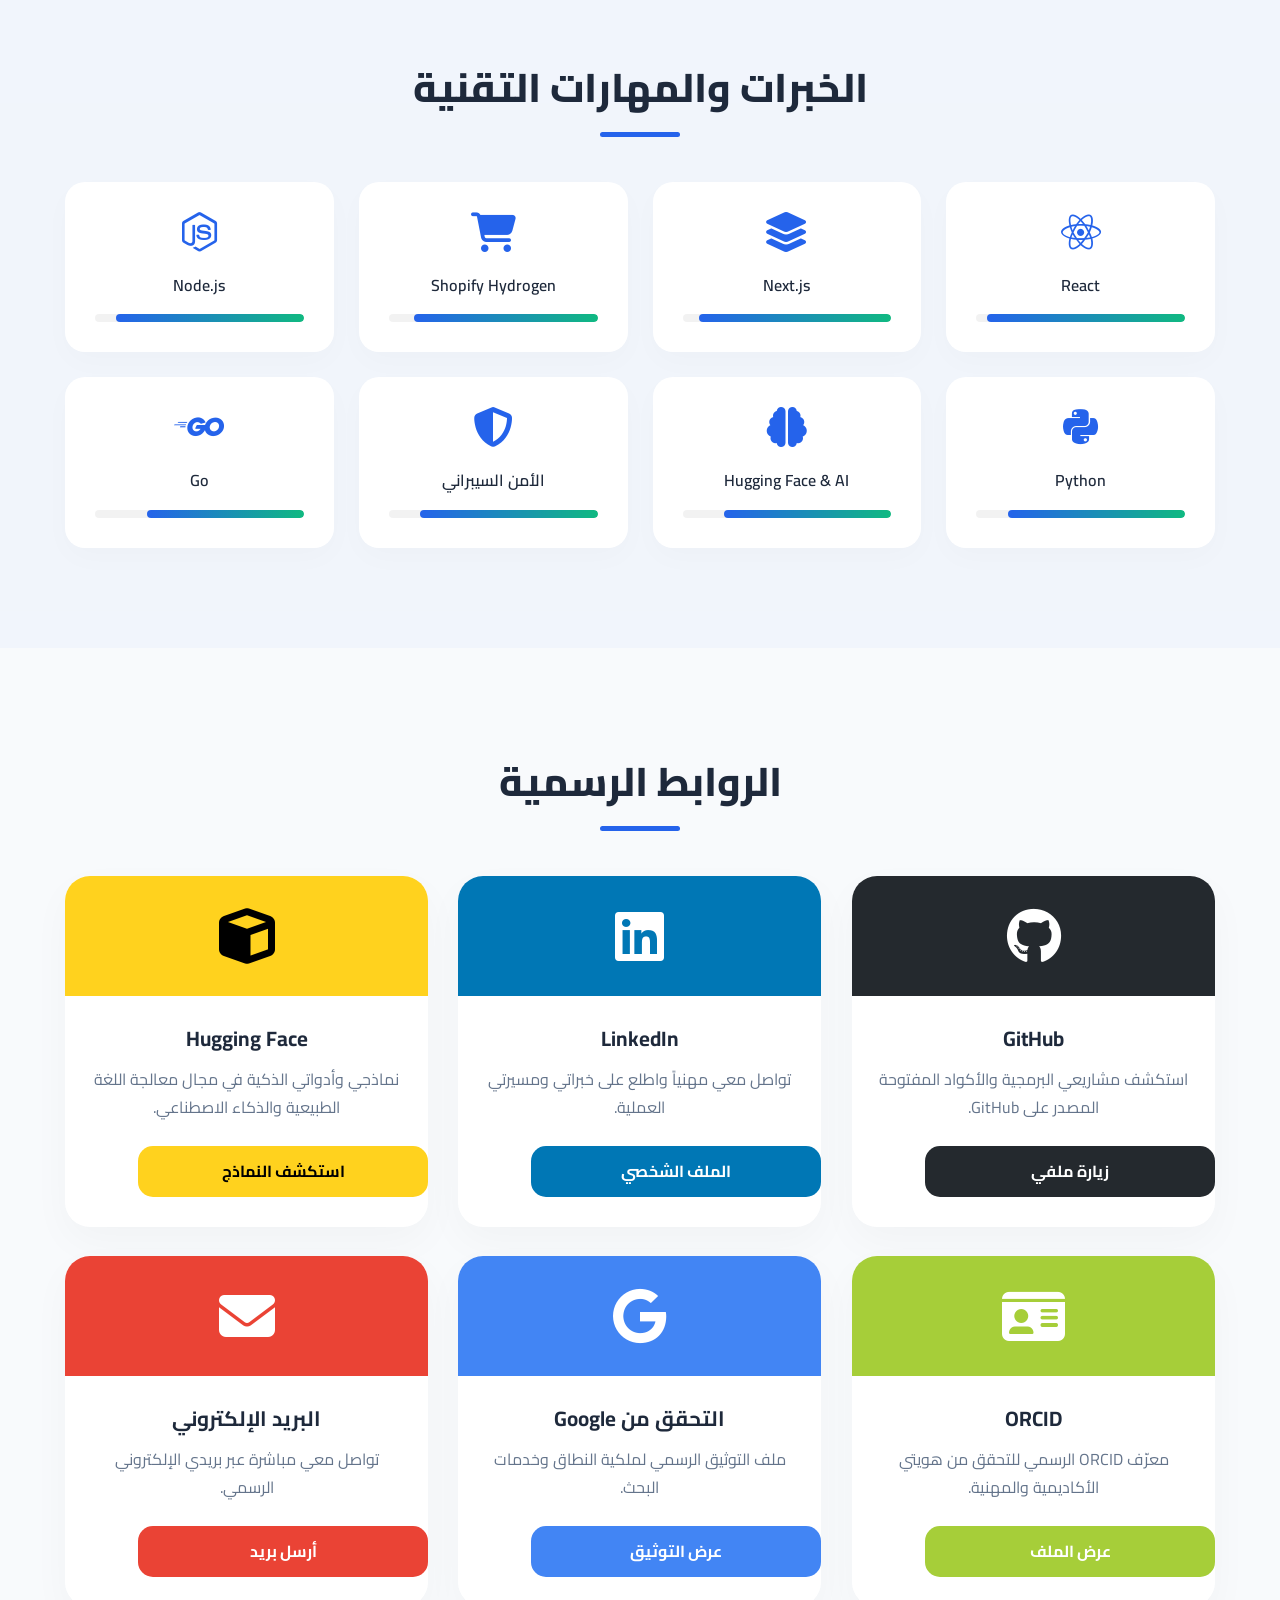
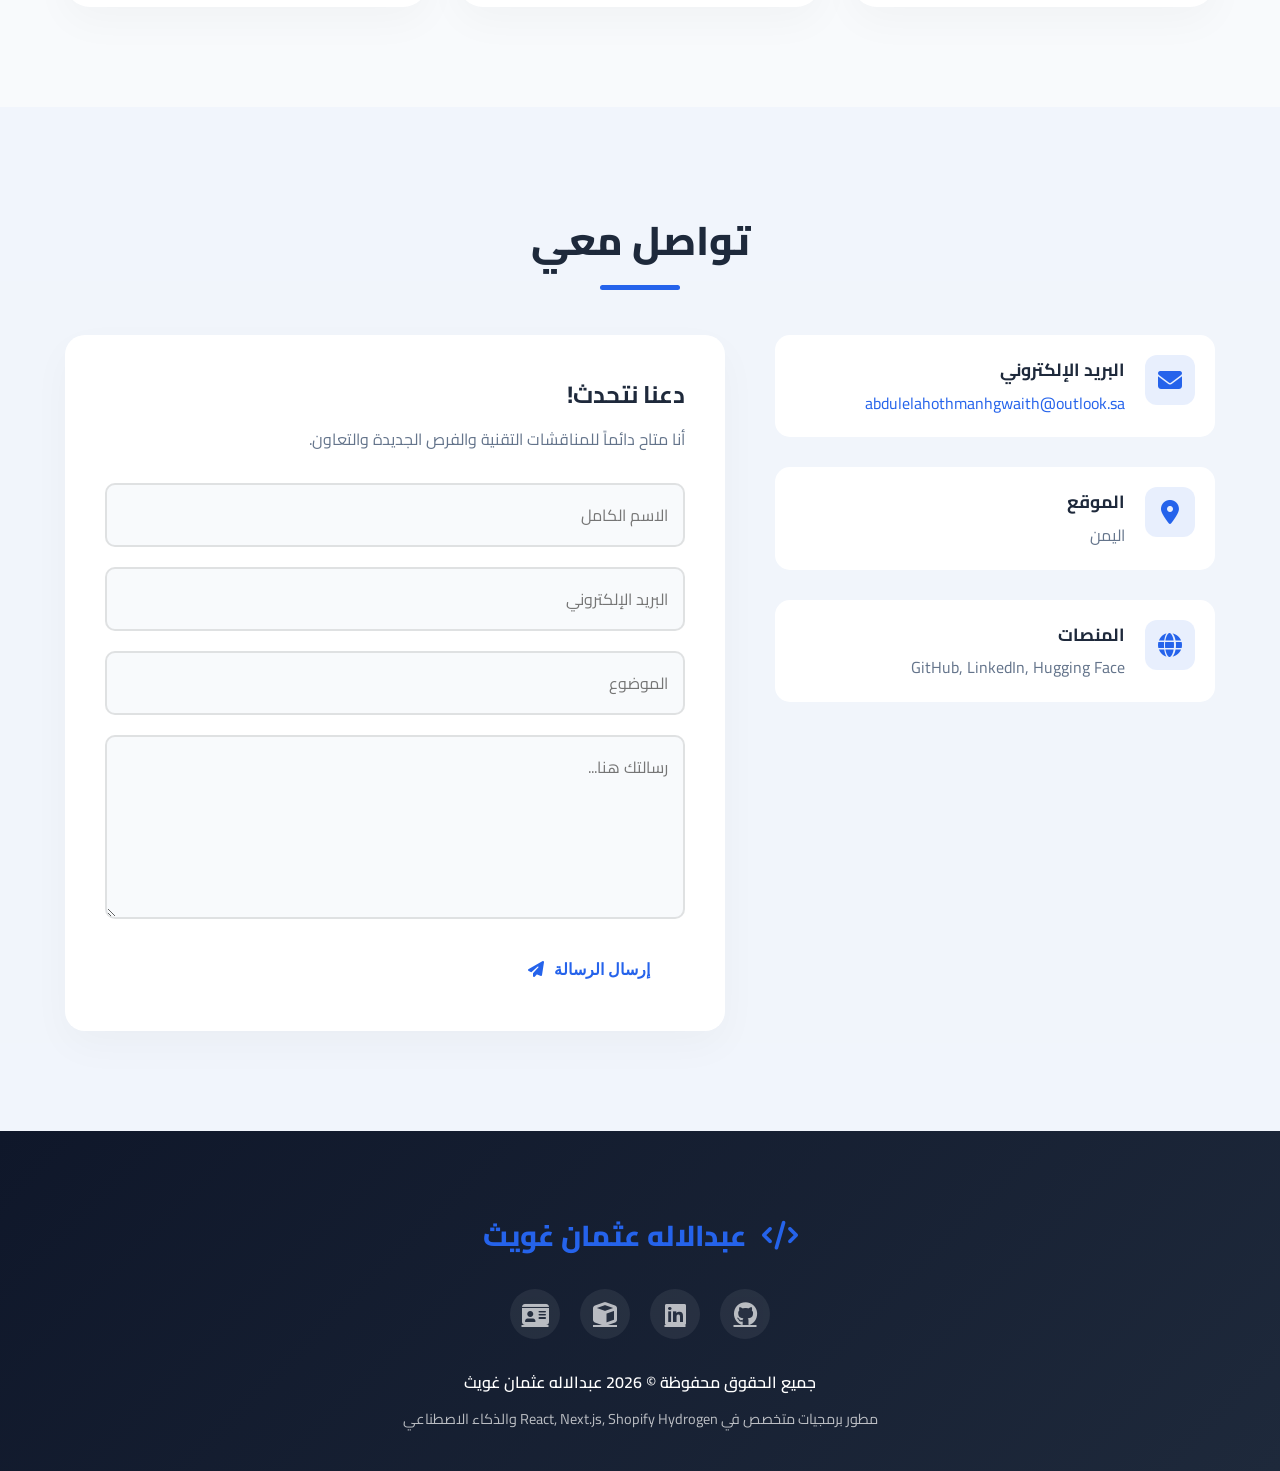
==== commit fd20fe77: "Add CSP Security Project case study and update index.html" ====
--- a/index.html
+++ b/index.html
@@ -174,6 +174,7 @@
                     <p>مرجع شامل وتفاعلي لأمن الويب باللغة العربية. يغطي Content Security Policy وأفضل الممارسات الأمنية.</p>
                     <div class="tags"><span>Security</span><span>CSP</span><span>Web Safety</span><span>Arabic</span></div>
                     <div class="project-links">
+                        <a href="csp-security-case-study.html" class="btn-sm">دراسة حالة <i class="fas fa-file-alt"></i></a>
                         <a href="https://github.com/AbdulElahOthmanGwaith" target="_blank" class="btn-sm">المصدر <i class="fab fa-github"></i></a>
                     </div>
                 </div>
